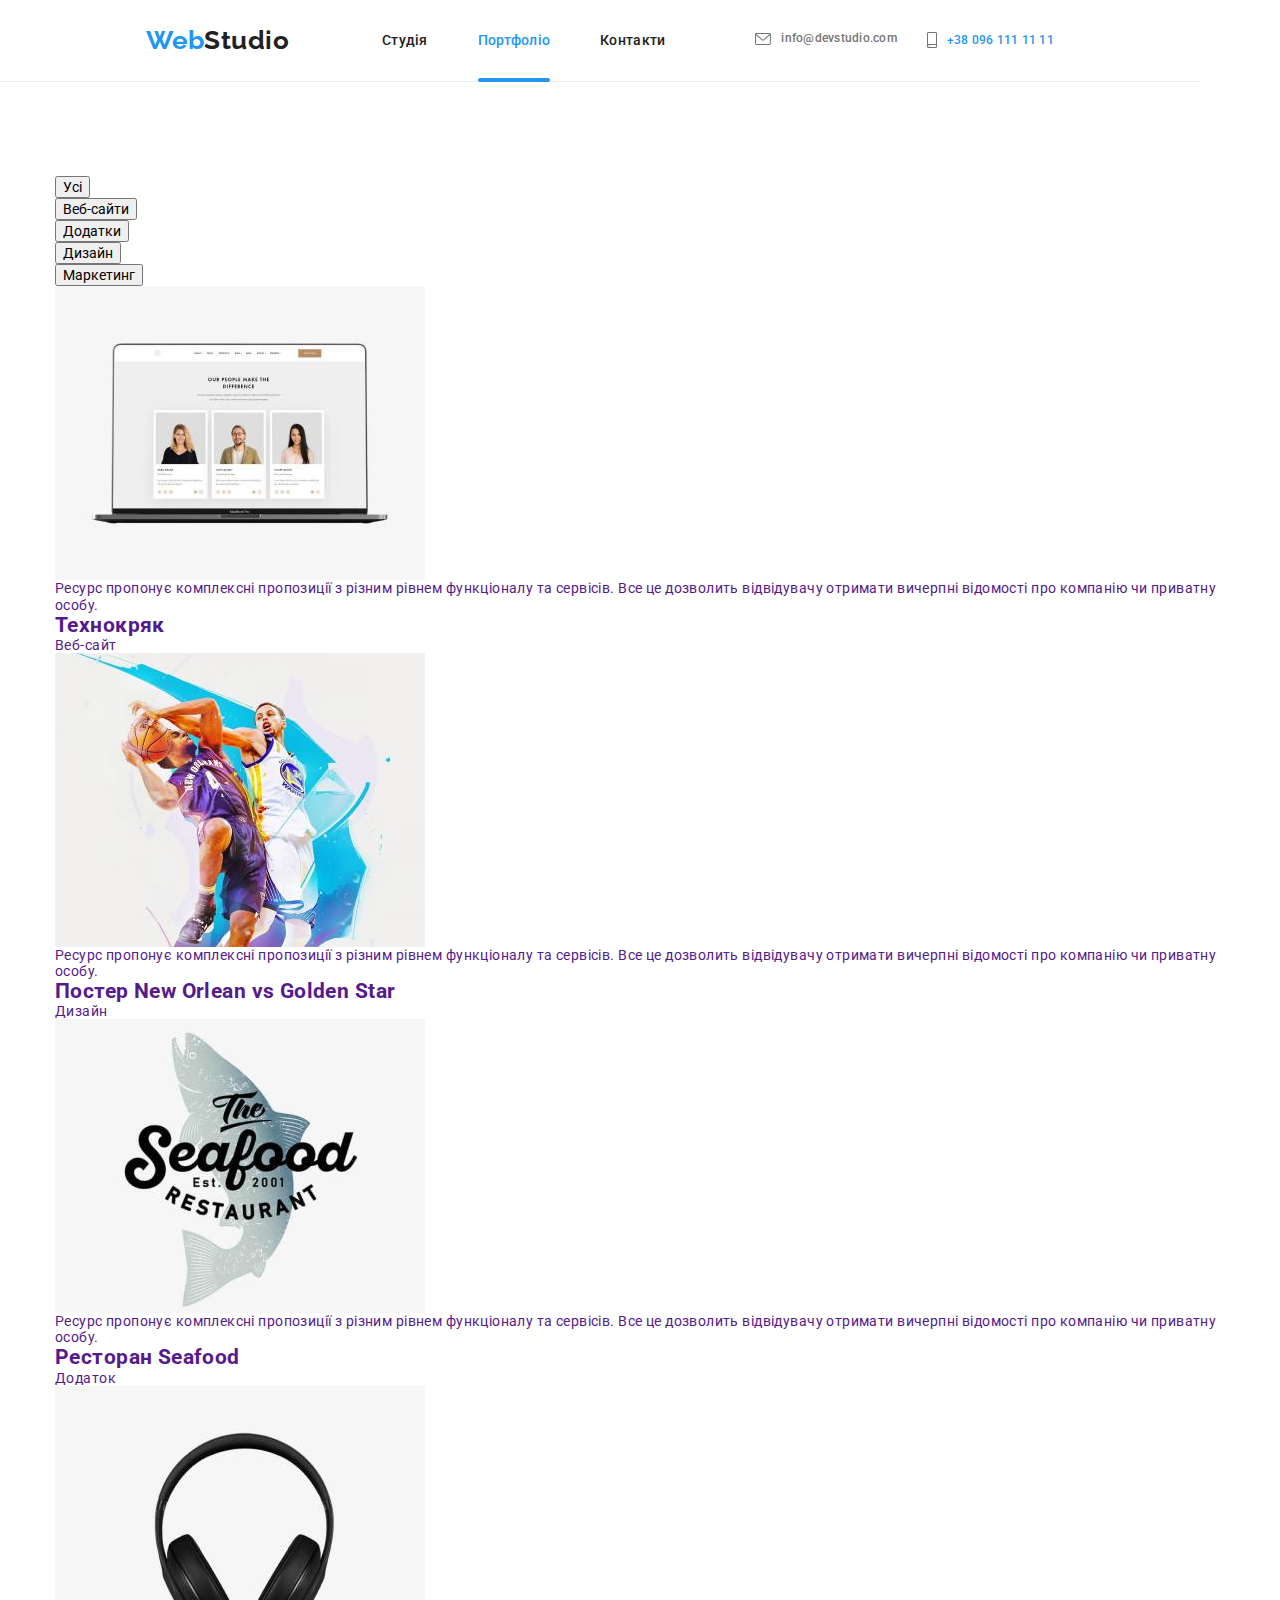
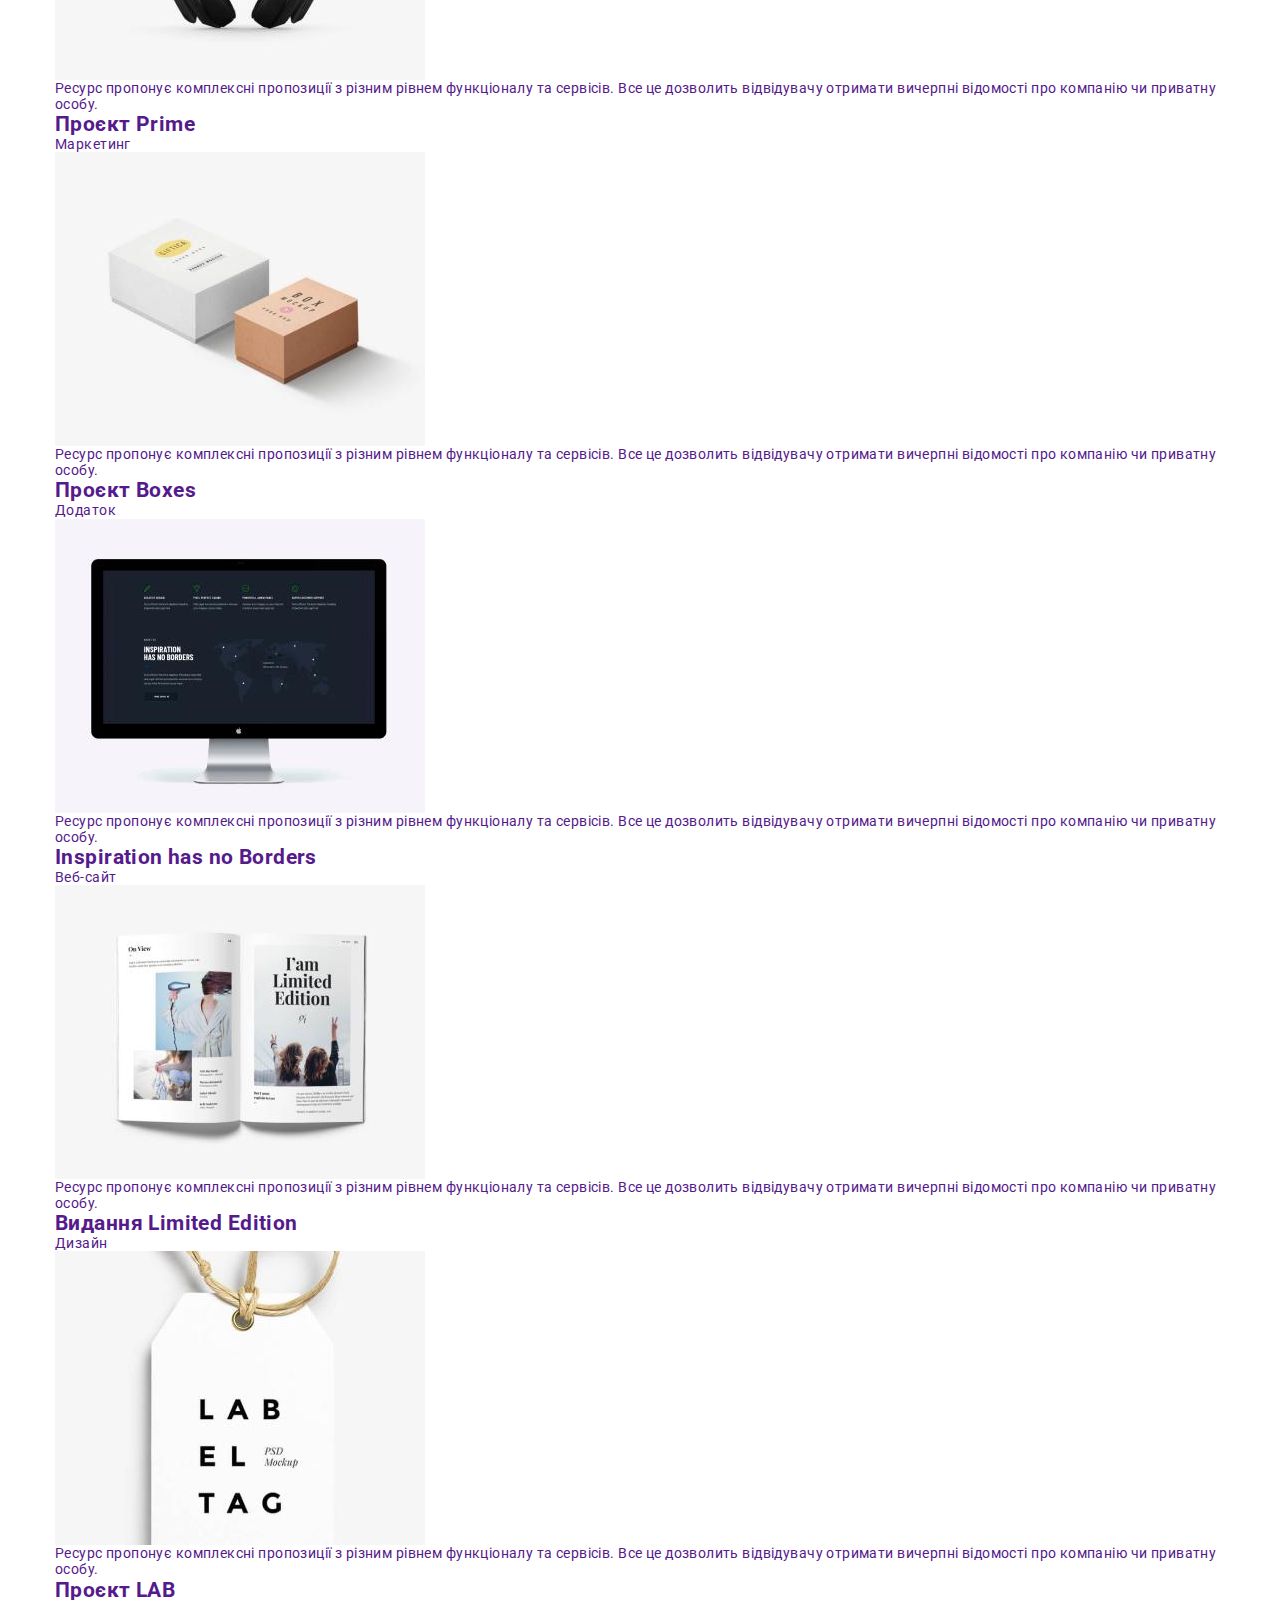
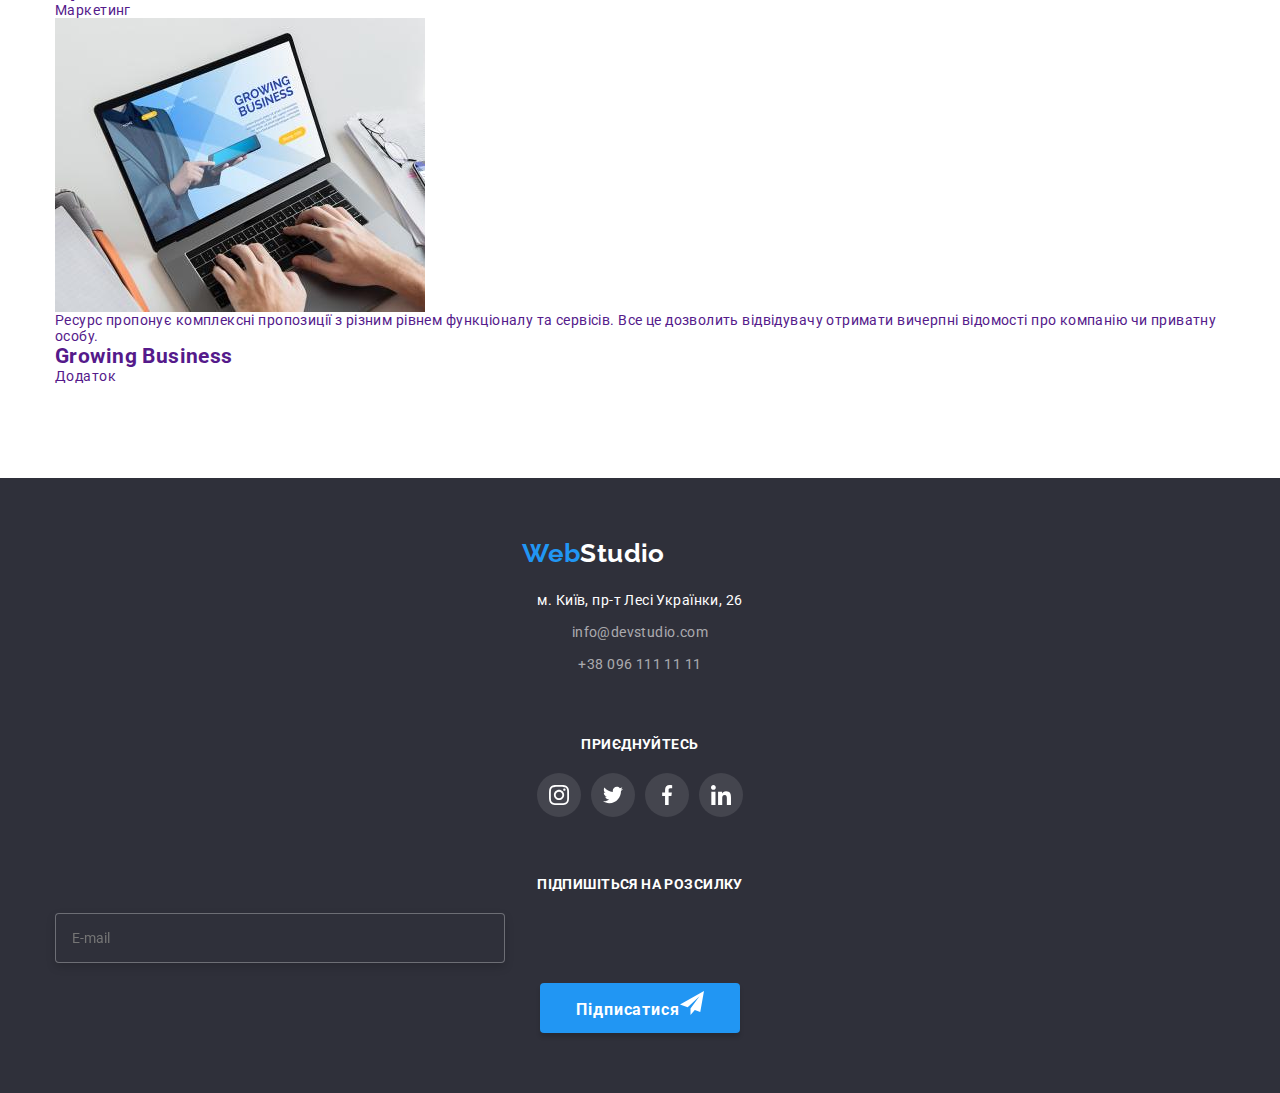
==== portfolio.html @ aadec77c "gggg" ====
<!DOCTYPE html>
<html lang="uk">
<head>
    <meta charset="UTF-8">
    <meta http-equiv="X-UA-Compatible" content="IE=edge">
    <meta name="viewport" content="width=device-width, initial-scale=1.0">
    <title>Portfolio</title>
    <link href="https://fonts.googleapis.com/css2?family=Raleway:wght@700&family=Roboto:wght@400;500;700;900&display=swap"
        rel="stylesheet">
    <link rel="stylesheet" href="https://cdnjs.cloudflare.com/ajax/libs/modern-normalize/1.1.0/modern-normalize.min.css">
    <link rel="stylesheet" href="./css/main.min.css">
</head>
<body>
    <!-- шапка -->
<header>
    <div class="page-header">
        <div class="conteiner main-nav">
            <nav class="page-header__nav">
                <a class="logo" href="">Web<span class="logo__text">Studio</span></a>
                <button type="button" class="menu-button is-open" aria-expanded="false" aria-controls="menu-conteiner"
                    data-menu-button>
                    <svg class="" widht="24" height="16" aria-label="Перемикач мобільного меню">
                        <use class="icon-close" href="./imeges/icons.svg#icon-close"></use>
                        <use class="icon-menu" href="./imeges/icons.svg#icon-menu"></use>
                    </svg>
                </button>

                <div class="menu-conteiner is-open" id="menu-conteiner" data-menu>

                    <div class="header-tablet">
                        <ul class="contacts">
                            <li class="contacts__item"><a href="./index.html" class="contacts__link">Студія</a></li>
                            <li class="contacts__item"><a href="" class="contacts__link current">Портфоліо</a>
                            </li>
                            <li class="contacts__item"><a href="" class="contacts__link">Контакти</a></li>
                        </ul>
                        <div class="contacts-icon-mobile">
                            <ul class="contacts-icon">
                                <li class="contacts-icon__item">
                                    <a href="tel:+380961111111" class="contacts-icon__tel">+38 096 111 11 11</a>
                                </li>
                                <li class="contacts-icon__item">
                                    <a href="mailto:info@devstudio.com"
                                        class="contacts-icon__mail">info@devstudio.com</a>
                                </li>
                            </ul>
                        </div>
                        <div class="contacts-icon-tablet">
                            <ul class="contacts-icon">

                                <li class="contacts-icon__item">

                                    <a href="mailto:info@devstudio.com" class="contacts-icon__mail">
                                        <svg class="contacts-icon__envelope" width="16" height="12">
                                            <use href="./imeges/icons.svg#icon-envelope"></use>
                                        </svg>
                                        info@devstudio.com</a>

                                </li>

                                <li class="contacts-icon__item">
                                    <a href="tel:+380961111111" class="contacts-icon__tel">
                                        <svg class="contacts-icon__smartphone" width="10" height="16">
                                            <use href="./imeges/icons.svg#icon-smartphone"></use>
                                        </svg>
                                        +38 096 111 11 11</a>
                                </li>
                            </ul>
                        </div>

                    </div>
                    <ul class="social-menu">
                        <li class="social-menu__item">
                            <a href="" class="social-menu__link">
                                Instagram<svg class="social-menu__icon" width="22" height="0">
                                    <use href="./imeges/icons.svg#icon-Line"></use>
                                </svg></a>
                        </li>

                        <li class="social-menu__item">
                            <a href="" class="social-menu__link">
                                Twitter<svg class="social-menu__icon" width="22" height="0">
                                    <use href="./imeges/icons.svg#icon-Line"></use>
                                </svg></a>
                        </li>
                        <li class="social-menu__item">
                            <a href="" class="social-menu__link">
                                Facebook <svg class="social-menu__icon" width="22" height="0">
                                    <use href="./imeges/icons.svg#icon-Line"></use>
                                </svg></a>
                        </li>
                        <li class="social-menu__item">
                            <a href="" class="social-menu__link">LinkedIn</a>
                        </li>
                    </ul>
                </div>
            </nav>
        </div>
    </div>
</header>


    <!-- <header class="page-header">
        <div class="header-desctop">
    
            <div class="conteiner main-nav">
                <nav class="page-header__nav">
                    <a class="logo" href="">Web<span class="logo__text">Studio</span></a>
                    <ul class="contacts">
                        <li class="contacts__item"><a href="" class="contacts__link current">Студія</a></li>
                        <li class="contacts__item"><a href="./portfolio.html" class="contacts__link">Портфоліо</a></li>
                        <li class="contacts__item"><a href="" class="contacts__link">Контакти</a></li>
                    </ul>
                </nav>
                <ul class="contacts-icon">
    
                    <li class="contacts-icon__item">
    
                        <a href="mailto:info@devstudio.com" class="contacts-icon__mail">
                            <svg class="contacts-icon__envelope" width="16" height="12">
                                <use href="./imeges/icons.svg#icon-envelope"></use>
                            </svg>
                            info@devstudio.com</a>
    
                    </li>
    
                    <li class="contacts-icon__item">
                        <a href="tel:+380961111111" class="contacts-icon__tel">
                            <svg class="contacts-icon__smartphone" width="10" height="16">
                                <use href="./imeges/icons.svg#icon-smartphone"></use>
                            </svg>
                            +38 096 111 11 11</a>
                    </li>
    
                </ul>
            </div>
    
        </div>
    
        <div class="header-mobile">
    
            <div class="conteiner main-nav">
                <nav class="page-header__nav">
                    <a class="logo" href="">Web<span class="logo__text">Studio</span></a>
    
                    <button type="button" class="menu-button is-open" aria-expanded="false" aria-controls="menu-conteiner"
                        data-menu-button>
                        <svg class="" widht="24" height="16" aria-label="Перемикач мобільного меню">
                            <use class="icon-close" href="./imeges/icons.svg#icon-close"></use>
                            <use class="icon-menu" href="./imeges/icons.svg#icon-menu"></use>
                        </svg>
                    </button>
                </nav>
                <div class="menu-conteiner is-open" id="menu-conteiner" data-menu>
    
                    <ul class="contacts">
                        <li class="contacts__item"><a href="" class="contacts__link current">Студія</a></li>
                        <li class="contacts__item"><a href="./portfolio.html" class="contacts__link">Портфоліо</a></li>
                        <li class="contacts__item"><a href="" class="contacts__link">Контакти</a></li>
                    </ul>
    
                    <ul class="contacts-icon">
    
                        <li class="contacts-icon__item">
                            <a href="tel:+380961111111" class="contacts-icon__tel">+38 096 111 11 11</a>
                        </li>
                        <li class="contacts-icon__item">
                            <a href="mailto:info@devstudio.com" class="contacts-icon__mail">info@devstudio.com</a>
                        </li>
    
                    </ul>
    
                    <ul class="social-menu">
                        <li class="social-menu__item">
                            <a href="" class="social-menu__link">Instagram
                                <svg class="social-menu__icon" width="10" height="12">
                                    <use href="./imeges/icons.svg#icon-Line"></use>
                                </svg>
                            </a>
                        </li>
    
                        <li class="social-menu__item">
                            <a href="" class="social-menu__link">Twitter
                                <svg class="social-menu__icon" width="10" height="12">
                                    <use href="./imeges/icons.svg#icon-Line"></use>
                                </svg>
                            </a>
                        </li>
                        <li class="social-menu__item">
                            <a href="" class="social-menu__link">Facebook
                                <svg class="social-menu__icon" width="10" height="12">
                                    <use href="./imeges/icons.svg#icon-Line"></use>
                                </svg>
                            </a>
                        </li>
                        <li class="social-menu__item">
                            <a href="" class="social-menu__link">LinkedIn</a>
                        </li>
                    </ul>
                </div>
    
            </div>
    
    
        </div>
    </header> -->

<!-- Портфоліо -->
<main class="portfolio-main">
    <section class="section">
        <div class="conteiner">
            <h1 hidden>Портфоліо</h1>
            <ul class="portfolio-button">
                <li class="portfolio-button__item"><button class="portfolio-button__name" type="button">Усі</button></li>
                <li class="portfolio-button__item"><button class="portfolio-button__name" type="button">Веб-сайти</button></li>
                <li class="portfolio-button__item"><button class="portfolio-button__name" type="button">Додатки</button></li>
                <li class="portfolio-button__item"><button class="portfolio-button__name" type="button">Дизайн</button></li>
                <li class="portfolio-button__item"><button class="portfolio-button__name" type="button">Маркетинг</button></li>
            </ul>
  
    

    <!-- Проекти -->

    <ul class="portfolio-project">
        <li class="portfolio-project__item">
            <a class="portfolio-project__link" href="">
                <div class="product">
             <img class="product__img" src="./imeges/project(1).jpg" alt="на экране компьютера фото троих людей" width="370">
            <div class="div-overlay">
             <div class="overlay">
                <p class="overlay__text">Ресурс пропонує комплексні пропозиції з різним рівнем функціоналу та сервісів. Все це дозволить відвідувачу отримати
            вичерпні відомості про компанію чи приватну особу.</p>
             </div>
          </div>
             </div>

             <div class="cart-product">
                <h2 class="cart-product__name">Технокряк</h2>
            <p class="cart-product__text">Веб-сайт</p>
            </div>
            </a>
        </li>
        
        <li class="portfolio-project__item">
        <a class="portfolio-project__link" href="">
            <div class="product">
          <img class="product__img" src="./imeges/project(2).jpg" alt="два парня играют в баскетбол" width="370">
            <div class="div-overlay">
                <div class="overlay">
                    <p class="overlay__text">Ресурс пропонує комплексні пропозиції з різним рівнем функціоналу та сервісів. Все це
                        дозволить відвідувачу отримати
                        вичерпні відомості про компанію чи приватну особу.</p>
                </div>
            </div>
            </div>
          <div class="cart-product">
           <h2 class="cart-product__name">Постер New Orlean vs Golden Star</h2> 
           <p class="cart-product__text">Дизайн</p>
           </div>
           </a>
        </li>
        <li class="portfolio-project__item">
         <a class="portfolio-project__link" href="">
          <div class="product">
            <img class="product__img" src="./imeges/project(3).jpg" alt="лого ресторана the seabood" width="370">
            <div class="div-overlay">
                <div class="overlay">
                    <p class="overlay__text">Ресурс пропонує комплексні пропозиції з різним рівнем функціоналу та сервісів. Все це
                        дозволить відвідувачу отримати
                        вичерпні відомості про компанію чи приватну особу.</p>
                </div>
            </div>
            </div>
            <div class="cart-product">
            <h2 class="cart-product__name">Ресторан Seafood</h2>  
            <p class="cart-product__text">Додаток</p>
            </div>
        </a>
        </li>
        <li class="portfolio-project__item">
            <a class="portfolio-project__link" href="">
            <div class="product">
            <img class="product__img" src="./imeges/project(4).jpg" alt="наушники черного цвета" width="370">
        <div class="div-overlay">
            <div class="overlay">
                <p class="overlay__text">Ресурс пропонує комплексні пропозиції з різним рівнем функціоналу та сервісів. Все це
                    дозволить відвідувачу отримати
                    вичерпні відомості про компанію чи приватну особу.</p>
            </div>
        </div>
        </div>
            <div class="cart-product">
            <h2 class="cart-product__name">Проєкт Prime</h2> 
            <p class="cart-product__text">Маркетинг</p>
            </div>
        </a>
    </li>
        <li class="portfolio-project__item">
            <a class="portfolio-project__link" href="">
            <div class="product">
            <img class="product__img" src="./imeges/project(5).jpg" alt="коробка белого цвета и коробка бежевого цвета" width="370">
            <div class="div-overlay">
                <div class="overlay">
                    <p class="overlay__text">Ресурс пропонує комплексні пропозиції з різним рівнем функціоналу та сервісів. Все це
                        дозволить відвідувачу отримати
                        вичерпні відомості про компанію чи приватну особу.</p>
                </div>
            </div>
            </div>
            <div class="cart-product">
            <h2 class="cart-product__name">Проєкт Boxes</h2>  
            <p class="cart-product__text">Додаток</p>
            </div>
       </a>
        </li>
        <li class="portfolio-project__item">
            <a class="portfolio-project__link" href="">
                <div class="product">
            <img class="product__img" src="./imeges/project(6).jpg" alt="экран ноутбука с изображением части карты страны" width="370">
            <div class="div-overlay">
                <div class="overlay">
                    <p class="overlay__text">Ресурс пропонує комплексні пропозиції з різним рівнем функціоналу та сервісів. Все це
                        дозволить відвідувачу отримати
                        вичерпні відомості про компанію чи приватну особу.</p>
                </div>
            </div>
            </div>
            <div class="cart-product">
            <h2 class="cart-product__name">Inspiration has no Borders</h2>
            <p class="cart-product__text">Веб-сайт</p>
            </div>
        </a>
        </li>
        <li class="portfolio-project__item">
        <a class="portfolio-project__link" href="">
            <div class="product">
            <img class="product__img" src="./imeges/project(7).jpg" alt="открытая книга на первой странице которой девушка с феном в руке на второй две девушки" width="370">
            <div class="div-overlay">
                <div class="overlay">
                    <p class="overlay__text">Ресурс пропонує комплексні пропозиції з різним рівнем функціоналу та сервісів. Все це
                        дозволить відвідувачу отримати
                        вичерпні відомості про компанію чи приватну особу.</p>
                </div>
            </div>
            </div>
            <div class="cart-product"> 
            <h2 class="cart-product__name">Видання Limited Edition</h2>
            <p class="cart-product__text">Дизайн</p>
            </div>
        </a>
        </li>
        <li class="portfolio-project__item">
        <a class="portfolio-project__link" href="">
            <div class="product">
             <img class="product__img" src="./imeges/project(8).jpg" alt="белая бирка с надписью labeltag" width="370">
            <div class="div-overlay">
                <div class="overlay">
                    <p class="overlay__text">Ресурс пропонує комплексні пропозиції з різним рівнем функціоналу та сервісів. Все це
                        дозволить відвідувачу отримати
                        вичерпні відомості про компанію чи приватну особу.</p>
                </div>
            </div>
            </div>
             <div class="cart-product">
            <h2 class="cart-product__name">Проєкт LAB</h2>
            <p class="cart-product__text">Маркетинг</p>
            </div>
        </a>
        </li>
        <li class="portfolio-project__item last">
            <a class="portfolio-project__link" href="">
                <div class="product">
            <img class="product__img" src="./imeges/prpject(9).jpg" alt="руки работающие на клавеатуре ноутбука" width="370" >
        <div class="div-overlay">
            <div class="overlay">
                <p class="overlay__text">Ресурс пропонує комплексні пропозиції з різним рівнем функціоналу та сервісів. Все це
                    дозволить відвідувачу отримати
                    вичерпні відомості про компанію чи приватну особу.</p>
            </div>
        </div>
        </div>
            <div class="cart-product">
            <h2 class="cart-product__name">Growing Business</h2>
            <p class="cart-product__text">Додаток</p>
            </div>
        </a>
        </li>
    </ul>
</div>
</section>
</main>

<!-- Підвал -->
<footer class="footer">
    <div class="conteiner box-footer">
        <div class="footer-box">
            <a class="logo footer-box__logo" href="">Web<span class="logo__studio">Studio</span></a>
            <address class="address">
                <ul class="list-footer">
                    <li class="list-footer__item"><a href="" class="list-footer__address">м. Київ, пр-т Лесі Українки,
                            26</a></li>
                    <li class="list-footer__item"><a href="mailto:info@devstudio.com"
                            class="list-footer__link">info@devstudio.com</a></li>
                    <li class="list-footer__item tel"><a href="tel:+380961111111" class="list-footer__link">+38 096 111
                            11 11</a></li>
                </ul>
            </address>
        </div>


        <div class="footer-boxLink">
            <p class="footer-boxLink__paragraph">приєднуйтесь</p>
            <ul class="footer-icon">
                <li class="footer-icon__item">
                    <a class="footer-icon__link" href="">
                        <svg class="footer-link" width="20" height="20">
                            <use href="./imeges/icons.svg#icon-instagram"></use>
                        </svg></a>
                </li>

                <li class="footer-icon__item">
                    <a class="footer-icon__link" href="">
                        <svg class="footer-link" width="20" height="20">
                            <use href="./imeges/icons.svg#icon-twitter"></use>
                        </svg></a>
                </li>
                <li class="footer-icon__item">
                    <a class="footer-icon__link" href="">
                        <svg class="footer-link" width="20" height="20">
                            <use href="./imeges/icons.svg#icon-facebook"></use>
                        </svg></a>
                </li>
                <li class="footer-icon__item">
                    <a class="footer-icon__link" href="">
                        <svg class="footer-link" width="20" height="20">
                            <use href="./imeges/icons.svg#icon-linkedin"></use>
                        </svg></a>
                </li>

            </ul>
        </div>

        <div class="footer-boxForm">
            <p class="footer-boxForm__paragraph">Підпишіться на розсилку</p>
            <form class="footer-form">
                <label>
                    <input class="footer-form__input" type="email" name="E-mail" placeholder="E-mail">
                </label>
                <button type="submit" class="footer-button">Підписатися<svg class="footer-button-icon" width="24"
                        height="24">
                        <use href="./imeges/icons.svg#icon-icon-send"></use>
                    </svg>
                </button>
            </form>
        </div>
    </div>
</footer>

<script src="./js/modal.js"></script>
</body>

</html>
---- css/main.min.css ----
html{-webkit-box-sizing:border-box;box-sizing:border-box}*,*::before,*::after{-webkit-box-sizing:inherit;box-sizing:inherit}body{font-family:"Roboto",sans-serif;font-size:14px;letter-spacing:.03em;color:#212121;background-color:#fff}a{text-decoration:none}ul{list-style:none;padding:0px;margin:0px}h1,h2,h3,h4,h5,h6,p{margin:0px}img{display:block;max-width:100%;height:auto}.footer-icon__link,.footer-icon,.logo-clients__link,.icon-teams__link,.icon-teams,.benefit,.modal__labelCheckbox,.social-menu__link,.menu-button,.conteiner.main-nav,.page-header__nav{display:-webkit-box;display:-ms-flexbox;display:flex;-webkit-box-pack:center;-ms-flex-pack:center;justify-content:center;-webkit-box-align:center;-ms-flex-align:center;align-items:center}.backdrop{top:0%;left:0%;width:100%;height:100%}.modal__iconClose,.modal{position:absolute;top:50%;left:50%;-webkit-transform:translate(-50%, -50%);transform:translate(-50%, -50%)}.conteiner{margin-left:auto;margin-right:auto;padding-left:15px;padding-right:15px}@media screen and (min-width: 480px){.conteiner{width:480px}}@media screen and (min-width: 768px){.conteiner{width:768px}}@media screen and (min-width: 1200px){.conteiner{width:1200px}}.logo{color:#2196f3;font-family:"Raleway",sans-serif;font-weight:700;font-size:26px;line-height:1.19;cursor:pointer}.logo__text{color:#212121}.page-header{position:relative}@media screen and (max-width: 767px){.page-header__nav{min-height:60px;min-width:480px}}@media screen and (min-width: 768px){.logo{margin-right:88px}}.menu-button .icon-close{display:none}.menu-button.is-open .icon-close{display:block}.menu-button.is-open .icon-menu{display:none}.menu-button{display:-webkit-box;display:-ms-flexbox;display:flex;-webkit-box-pack:center;-ms-flex-pack:center;justify-content:center;-webkit-box-align:center;-ms-flex-align:center;align-items:center;margin-right:23px;margin-left:270px;padding:0px;width:40px;height:40px;border:none;background-color:rgba(0,0,0,0);cursor:pointer}.menu-button:hover,.menu-button:focus{fill:#2196f3}@media screen and (min-width: 768px){.menu-button{display:none}}@media screen and (max-width: 767px){.menu-conteiner{cursor:pointer;width:480px;height:796px;background-color:#fff;text-align:center;padding:48px 40px;display:none;position:absolute;top:100%;left:0px;width:100%}.menu-conteiner.is-open{display:block}}.icon-close:hover,.icon-close:focus{fill:#2196f3}.contacts,.contacts-icon{display:block;text-align:start}@media screen and (min-width: 768px){.contacts,.contacts-icon{color:#2196f3}}@media screen and (max-width: 767px){.contacts__item{margin-bottom:32px}.contacts__item:last-child{margin-bottom:302px}}@media screen and (min-width: 768px){.contacts__item{margin-right:50px}.contacts__item:last-child{margin-right:0px}}.contacts__link.current{position:relative;display:block;color:#2196f3}@media screen and (min-width: 768px){.contacts__link.current{display:inline;font-size:14px;line-height:1.14}}.contacts__link{font-weight:500;font-size:40px;line-height:1.17;letter-spacing:.02em;cursor:pointer;color:#212121;-webkit-transition:color 250ms cubic-bezier(0.4, 0, 0.2, 1);transition:color 250ms cubic-bezier(0.4, 0, 0.2, 1)}.contacts__link:hover,.contacts__link:focus{color:#2196f3}@media screen and (min-width: 768px){.contacts__link{font-size:14px;line-height:1.14}}@media screen and (min-width: 768px){.page-header{border-bottom:1px solid #ececec}}@media screen and (min-width: 1200px){.page-header{width:1200px}}@media screen and (min-width: 768px){.logo-tablet{display:-webkit-box;display:-ms-flexbox;display:flex}}@media screen and (min-width: 1200px){.logo{display:block;margin-right:93px}}@media screen and (min-width: 768px){.header-tablet{display:-webkit-box;display:-ms-flexbox;display:flex}}@media screen and (min-width: 1200px){.contacts-icon-tablet{display:-webkit-box;display:-ms-flexbox;display:flex;margin-left:auto}}@media screen and (min-width: 1200px){.contacts-icon{display:-webkit-box;display:-ms-flexbox;display:flex;margin-bottom:0px}}@media screen and (min-width: 768px){.contacts{display:-webkit-box;display:-ms-flexbox;display:flex;-webkit-box-pack:center;-ms-flex-pack:center;justify-content:center;-webkit-box-align:center;-ms-flex-align:center;align-items:center;padding-top:32px;padding-bottom:32px}}@media screen and (min-width: 768px){.contacts-icon__mail,.contacts-icon__tel{margin-left:auto}}@media screen and (min-width: 1200px){.contacts-icon__mail .contacts-icon__mail,.contacts-icon__tel .contacts-icon__mail{margin:0px}}@media screen and (min-width: 768px){.contacts-icon-mobile{display:none}}@media screen and (max-width: 767px){.contacts-icon-tablet{display:none}}@media screen and (min-width: 768px){.contacts-icon-tablet{display:-webkit-box;display:-ms-flexbox;display:flex;-webkit-box-align:center;-ms-flex-align:center;align-items:center;margin-left:90px}}@media screen and (max-width: 767px){.contacts-icon__item{margin-bottom:32px}.contacts-icon__item:last-child{margin-bottom:64px}}@media screen and (min-width: 768px){.contacts-icon__item{margin-bottom:10px}.contacts-icon__item:last-child{margin-bottom:0px}}@media screen and (min-width: 1200px){.contacts-icon__item{margin-bottom:0px}}.contacts-icon__mail,.contacts-icon__tel{font-weight:500;letter-spacing:.02em}@media screen and (max-width: 767px){.contacts-icon__mail,.contacts-icon__tel{display:block;justify-self:start}}@media screen and (min-width: 768px){.contacts-icon__mail,.contacts-icon__tel{display:-webkit-box;display:-ms-flexbox;display:flex;-webkit-box-pack:center;-ms-flex-pack:center;justify-content:center;-webkit-box-align:center;-ms-flex-align:center;align-items:center;line-height:1.16;color:#757575;-webkit-transition:color 250ms cubic-bezier(0.4, 0, 0.2, 1);transition:color 250ms cubic-bezier(0.4, 0, 0.2, 1)}.contacts-icon__mail:hover,.contacts-icon__mail:focus,.contacts-icon__tel:hover,.contacts-icon__tel:focus{color:#2196f3}}@media screen and (min-width: 480px){.contacts-icon__tel{color:#2196f3;font-size:34px;line-height:1.17}}@media screen and (min-width: 768px){.contacts-icon__tel{display:-webkit-inline-box;display:-ms-inline-flexbox;display:inline-flex;justify-self:start;font-size:12px}.contacts-icon__tel:hover,.contacts-icon__tel:focus{color:#2196f3}}@media screen and (min-width: 1200px){.contacts-icon__tel{padding-top:32px;padding-bottom:32px;margin-left:30px}}@media screen and (min-width: 480px){.contacts-icon__mail{font-size:24px;line-height:1.16;color:#757575}}@media screen and (min-width: 768px){.contacts-icon__mail{font-size:12px;margin-bottom:10px}.contacts-icon__mail:hover,.contacts-icon__mail:focus{color:#2196f3}}@media screen and (min-width: 1200px){.contacts-icon__mail{margin-bottom:0px;margin-left:auto;padding-top:32px;padding-bottom:32px}}.contacts-icon__envelope,.contacts-icon__smartphone{fill:#757575;display:inline-block;-webkit-transition:fill 250ms cubic-bezier(0.4, 0, 0.2, 1);transition:fill 250ms cubic-bezier(0.4, 0, 0.2, 1)}.contacts-icon__envelope:hover,.contacts-icon__envelope:focus,.contacts-icon__smartphone:hover,.contacts-icon__smartphone:focus{fill:#2196f3}@media screen and (min-width: 768px){.contacts-icon__envelope,.contacts-icon__smartphone{margin-right:10px}}@media screen and (min-width: 1200px){.contacts-icon__envelope,.contacts-icon__smartphone{margin-right:10px}}.social-menu{display:-webkit-box;display:-ms-flexbox;display:flex;text-align:start}@media screen and (min-width: 768px){.social-menu{display:none}}.social-menu__item{margin-right:0px}.social-menu__link{font-weight:500;font-size:18px;line-height:1.22;letter-spacing:.02em;color:#2196f3}.social-menu__icon{border:1px solid rgba(33,33,33,.2);-webkit-transform:rotate(90deg);transform:rotate(90deg)}@media screen and (min-width: 768px){.contacts__link.current::after{content:"";display:block;width:100%;height:4px;background-color:#2196f3;border-radius:2px;left:0px;top:46px;position:absolute}}@media screen and (min-width: 480px){.section{padding-top:60px;padding-bottom:60px}}@media screen and (min-width: 1200px){.section{padding-top:94px;padding-bottom:94px}}@media screen and (min-width: 480px){.section-main{background-color:#2f303a;padding-bottom:118px;padding-top:118px;text-align:center;max-width:1600px;height:400px;background-image:url(../imeges/img2x.jpg);margin-right:auto;margin-left:auto;background-position:center;background-repeat:no-repeat;background-image:-webkit-gradient(linear, left top, right top, from(rgba(47, 48, 58, 0.4)), to(rgba(47, 48, 58, 0.4))),url(../imeges/img2x.jpg);background-image:linear-gradient(to right, rgba(47, 48, 58, 0.4), rgba(47, 48, 58, 0.4)),url(../imeges/img2x.jpg);background-size:cover}}@media screen and (min-width: 1200px){.section-main{height:600px;padding:200px 452px;background-image:url(../imeges/img.jpg);background-image:-webkit-gradient(linear, left top, right top, from(rgba(47, 48, 58, 0.4)), to(rgba(47, 48, 58, 0.4))),url(../imeges/img.jpg);background-image:linear-gradient(to right, rgba(47, 48, 58, 0.4), rgba(47, 48, 58, 0.4)),url(../imeges/img.jpg)}}@media screen and (min-width: 480px){.section-main__titel{color:#fff;font-weight:900;font-size:26px;line-height:1.16;text-align:center;letter-spacing:.06em;text-transform:uppercase;margin-bottom:30px}}@media screen and (min-width: 1200px){.section-main__titel{font-size:44px}}.section-main__button{color:#fff;background-color:#2196f3;font-weight:700;font-size:16px;line-height:1.88;display:-webkit-box;display:-ms-flexbox;display:flex;-webkit-box-pack:center;-ms-flex-pack:center;justify-content:center;-webkit-box-align:center;-ms-flex-align:center;align-items:center;cursor:pointer;border-radius:4px;border:none;margin:0px auto;padding:10px 32px 10px 32px;letter-spacing:.06em;-webkit-transition:background-color 250ms cubic-bezier(0.4, 0, 0.2, 1);transition:background-color 250ms cubic-bezier(0.4, 0, 0.2, 1)}.section-main__button:hover,.section-main__button:focus{background-color:#188ce8}.backdrop{z-index:1;position:fixed;background-color:rgba(0,0,0,.2);opacity:1;visibility:visible;-webkit-transition:opacity 250ms cubic-bezier(0.4, 0, 0.2, 1),visibility 250ms cubic-bezier(0.4, 0, 0.2, 1);transition:opacity 250ms cubic-bezier(0.4, 0, 0.2, 1),visibility 250ms cubic-bezier(0.4, 0, 0.2, 1)}.backdrop.is-hidden{visibility:hidden;opacity:0;pointer-events:none}.modal{min-width:450px;min-height:609px;border-radius:4px;background-color:#fff;-webkit-box-shadow:0px 1px 3px rgba(0,0,0,.12),0px 1px 1px rgba(0,0,0,.14),0px 2px 1px rgba(0,0,0,.2);box-shadow:0px 1px 3px rgba(0,0,0,.12),0px 1px 1px rgba(0,0,0,.14),0px 2px 1px rgba(0,0,0,.2);padding:40px}@media screen and (min-width: 1200px){.modal{min-width:528px;min-height:581px}}.modal__button{position:absolute;width:30px;height:1.88;border-radius:50%;top:0px;right:0px;background-color:#fff;border:1px solid rgba(0,0,0,.1);margin:8px 8px auto auto;cursor:pointer;-webkit-transition:fill 250ms cubic-bezier(0.4, 0, 0.2, 1);transition:fill 250ms cubic-bezier(0.4, 0, 0.2, 1)}.modal__button:hover,.modal__button:focus{fill:#2196f3}.modal__iconClose{border-radius:50%}.modal__paragraph{width:448px;height:23px;font-weight:700;font-size:20px;line-height:1.15;text-align:center;letter-spacing:.03em;color:#212121;margin-bottom:16px}.modal__label{display:-webkit-box;display:-ms-flexbox;display:flex;-webkit-box-orient:vertical;-webkit-box-direction:normal;-ms-flex-direction:column;flex-direction:column;text-align:left;position:relative;margin:0px;font-weight:400;font-size:12px;line-height:1.16;letter-spacing:.01em;color:#757575}.modal__input{padding:auto;padding-left:42px;margin-top:4px;margin-bottom:14px;-webkit-box-sizing:border-box;box-sizing:border-box;width:448px;height:40px;border:1px solid rgba(33,33,33,.2);border-radius:4px;cursor:pointer;-webkit-transition:border-color 250ms cubic-bezier(0.4, 0, 0.2, 1);transition:border-color 250ms cubic-bezier(0.4, 0, 0.2, 1);-webkit-transition:fill 250ms cubic-bezier(0.4, 0, 0.2, 1);transition:fill 250ms cubic-bezier(0.4, 0, 0.2, 1)}.modal__input:focus{border-color:#2196f3;outline:none !important}.modal__input:focus+.modal__icon{fill:#2196f3}.modal__icon{position:absolute;padding:11px auto 11px 12px;top:50%;left:15px;-webkit-transform:translateY(-50%);transform:translateY(-50%);cursor:pointer}.modal__comment{resize:none;width:448px;height:120px;border:1px solid rgba(33,33,33,.2);border-radius:4px;padding:12px 16px;margin-bottom:20px;margin-top:4px;font-weight:400;font-size:12px;line-height:1.16;letter-spacing:.01em;color:rgba(117,117,117,.5);cursor:pointer;-webkit-transition:border-color 250ms cubic-bezier(0.4, 0, 0.2, 1);transition:border-color 250ms cubic-bezier(0.4, 0, 0.2, 1)}.modal__comment:focus{border-color:#188ce8;outline:none !important}.modal__labelCheckbox{margin-bottom:30px;font-weight:400;font-size:14px;line-height:1.71;letter-spacing:.03em;color:#757575;cursor:pointer}.modal__inputCheckbox{appearance:none;-moz-appearance:none;-webkit-appearance:none;position:absolute}.modal__inputCheckbox:checked+.modal__iconCheckbox{background-origin:border-box;background-image:url(../imeges/icon\ check\ \(2\).svg);background-size:contain;background-color:#2196f3;border-color:#2196f3}.modal__iconCheckbox{display:inline-block;border-radius:2px;margin-right:7px}.modal__link{color:#2196f3;text-decoration:underline;margin-left:4px}.modal__submit{width:200px;height:50px;background-color:#2196f3;-webkit-box-shadow:0px 4px 4px rgba(0,0,0,.15);box-shadow:0px 4px 4px rgba(0,0,0,.15);border-radius:4px;border:#2196f3;font-weight:700;font-size:16px;line-height:1.88;letter-spacing:.06em;color:#fff;cursor:pointer;-webkit-transition:background-color 250ms cubic-bezier(0.4, 0, 0.2, 1);transition:background-color 250ms cubic-bezier(0.4, 0, 0.2, 1)}.modal__submit:hover,.modal__submit:focus{background-color:#188ce8}.benefit{width:450px;height:120px;background-color:#f5f4fa;border-radius:4px;margin-bottom:30px}.features__title{font-size:14px;font-weight:700;line-height:1.14;text-transform:uppercase;margin-top:0px;margin-bottom:10px;text-align:center;margin-bottom:10px}.features__post{color:#757575;font-weight:400;line-height:1.71;letter-spacing:.03em;margin-bottom:30px}.features__post:last-child{margin-bottom:0px}.comand{background-color:#f5f4fa;-webkit-box-align:center;-ms-flex-align:center;align-items:center}.conteiner__title{font-weight:700;font-size:28px;line-height:1.17;text-align:center;letter-spacing:.03em;color:#212121;margin-bottom:30px}.our-team__item{width:450px;height:622px;margin-bottom:30px;background-color:#fff;border-radius:0px 0px 4px 4px}.our-team__foto{margin-bottom:30px}.our-team__name{font-weight:500;font-size:16px;line-height:1.18;text-align:center;margin-bottom:10px}.our-team__specialty{color:#757575;font-size:16px;line-height:1.18;text-align:center;margin-bottom:16px}.our-team__item{-webkit-box-shadow:0px 1px 3px rgba(0,0,0,.12),0px 1px 1px rgba(0,0,0,.14),0px 2px 1px rgba(0,0,0,.2);box-shadow:0px 1px 3px rgba(0,0,0,.12),0px 1px 1px rgba(0,0,0,.14),0px 2px 1px rgba(0,0,0,.2)}.icon-teams{margin-bottom:24px}.icon-teams__item{width:44px;height:44px;margin-right:10px}.icon-teams__link{fill:#afb1b8;width:100%;height:100%;border-radius:50%;-webkit-transition:fill 250ms cubic-bezier(0.4, 0, 0.2, 1),background-color 250ms cubic-bezier(0.4, 0, 0.2, 1);transition:fill 250ms cubic-bezier(0.4, 0, 0.2, 1),background-color 250ms cubic-bezier(0.4, 0, 0.2, 1)}.icon-teams__link:nth-child(4){margin-right:0px}.icon-teams__link:hover,.icon-teams__link:focus{fill:#fff;background-color:#2196f3}.icon-teams__icon{margin-right:0px}.logo-clients{display:-webkit-box;display:-ms-flexbox;display:flex;-ms-flex-pack:distribute;justify-content:space-around;-ms-flex-wrap:wrap;flex-wrap:wrap;cursor:pointer}.logo-clients__item{width:210px;height:92px;margin-right:30px;margin-bottom:30px}.logo-clients__item:nth-child(2n){margin-right:0px}.logo-clients__item:nth-child(n+5){margin-bottom:0px}.logo-clients__link{width:100%;height:100%;fill:#afb1b8;border:1px solid #afb1b8;border-radius:4px;-webkit-transition:fill 250ms cubic-bezier(0.4, 0, 0.2, 1);transition:fill 250ms cubic-bezier(0.4, 0, 0.2, 1)}.logo-clients__link:hover,.logo-clients__link:focus{fill:#2196f3;border:1px solid #2196f3}.logo-clients__icon{fill:#afb1b8;-webkit-transition:fill 250ms cubic-bezier(0.4, 0, 0.2, 1);transition:fill 250ms cubic-bezier(0.4, 0, 0.2, 1)}.logo-clients__icon:hover,.logo-clients__icon:focus{fill:#2196f3}.footer{color:#fff;background-color:#2f303a;margin:0px;padding-top:60px;padding-bottom:60px}.logo.footer-box__logo{margin-bottom:20px;color:#2196f3;display:block;text-align:center}.logo__studio{margin-bottom:20px;color:#fff}.list-footer{display:block;margin-top:0px;margin-bottom:0px;padding:0px;font-weight:400;line-height:1.71;font-style:normal}.list-footer__item{display:block;text-align:center;margin-bottom:8px}.list-footer__item:nth-child(3n){margin-bottom:60px}.list-footer__address{color:#fff}.list-footer__link{color:rgba(255,255,255,.6)}.footer-boxLink__paragraph,.footer-boxForm__paragraph{display:block;text-align:center;font-size:14px;line-height:1.14;letter-spacing:.03em;text-transform:uppercase;font-weight:700;margin-bottom:20px}.footer-icon{margin-bottom:60px}.footer-boxLink{margin-left:auto}.footer-icon__item{width:44px;height:44px;margin-right:10px}.footer-icon__item:nth-child(4){margin-right:0px}.footer-icon__link{width:100%;height:100%;border-radius:50%;fill:#fff;background-color:rgba(255,255,255,.1);-webkit-transition:background-color 250ms cubic-bezier(0.4, 0, 0.2, 1);transition:background-color 250ms cubic-bezier(0.4, 0, 0.2, 1)}.footer-icon__link:hover,.footer-icon__link:focus{background-color:#2196f3;border-radius:50%}.footer-boxForm{margin-left:auto}.footer-form{display:block;-webkit-box-pack:center;-ms-flex-pack:center;justify-content:center}.footer-form__input{-webkit-box-sizing:border-box;box-sizing:border-box;width:450px;height:50px;border:1px solid rgba(255,255,255,.3);-webkit-filter:drop-shadow(0px 4px 4px rgba(0, 0, 0, 0.15));filter:drop-shadow(0px 4px 4px rgba(0, 0, 0, 0.15));border-radius:4px;padding:15px 295px 15px 16px;background-color:#2f303a;color:#fff;margin-bottom:20px}.footer-button{display:block;margin:auto;width:200px;height:50px;background:#2196f3;color:#fff;-webkit-box-shadow:0px 4px 4px rgba(0,0,0,.15);box-shadow:0px 4px 4px rgba(0,0,0,.15);border-radius:4px;border:#2196f3;font-weight:700;font-size:16px;line-height:1.87;letter-spacing:.06em;cursor:pointer;-webkit-transition:background-color 250ms cubic-bezier(0.4, 0, 0.2, 1);transition:background-color 250ms cubic-bezier(0.4, 0, 0.2, 1)}.footer-button:hover,.footer-button:focus{background-color:#188ce8}.footer-button__icon{margin-left:10px}/*# sourceMappingURL=main.min.css.map */
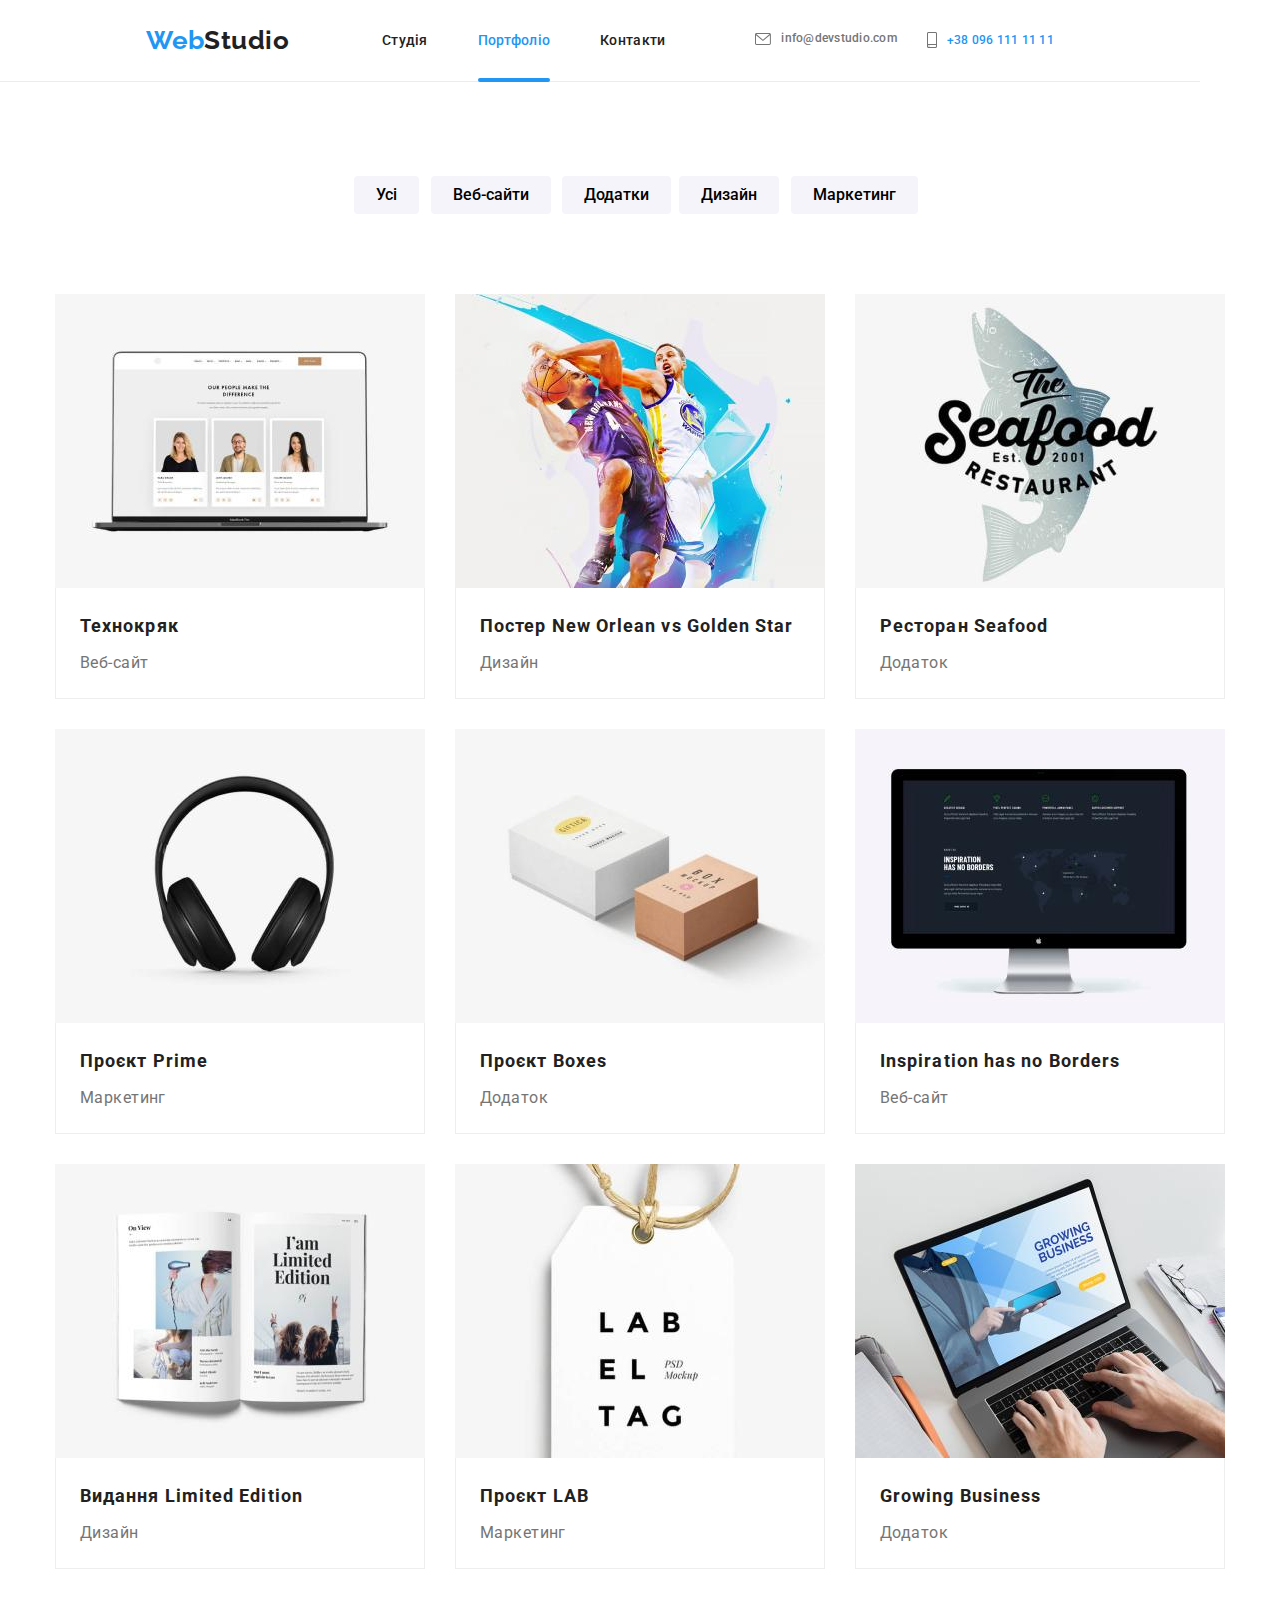
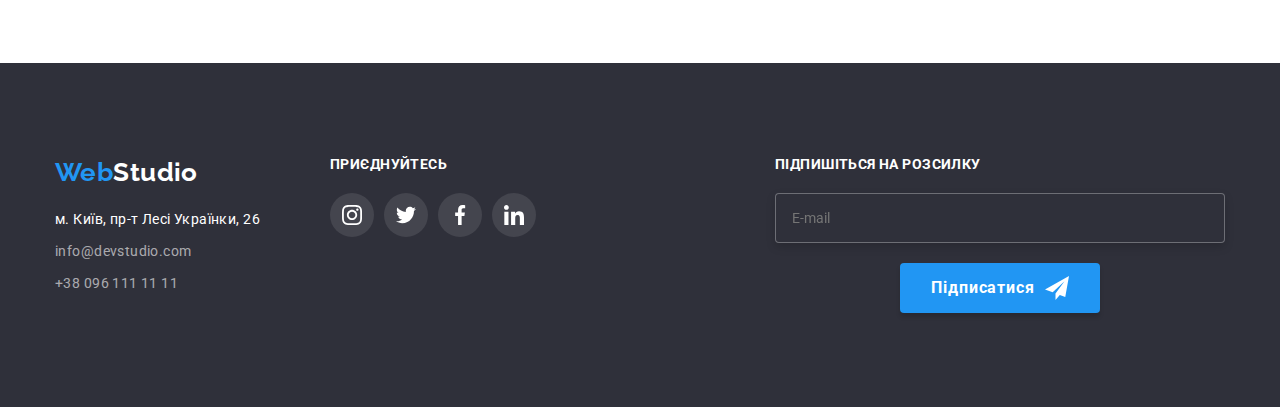
==== commit c0510514: "home-w" ====
--- a/portfolio.html
+++ b/portfolio.html
@@ -19,7 +19,7 @@
                 <a class="logo" href="">Web<span class="logo__text">Studio</span></a>
                 <button type="button" class="menu-button is-open" aria-expanded="false" aria-controls="menu-conteiner"
                     data-menu-button>
-                    <svg class="" widht="24" height="16" aria-label="Перемикач мобільного меню">
+                    <svg class="" width="24" height="16" aria-label="Перемикач мобільного меню">
                         <use class="icon-close" href="./imeges/icons.svg#icon-close"></use>
                         <use class="icon-menu" href="./imeges/icons.svg#icon-menu"></use>
                     </svg>
@@ -99,134 +99,33 @@
     </div>
 </header>
 
-
-    <!-- <header class="page-header">
-        <div class="header-desctop">
-    
-            <div class="conteiner main-nav">
-                <nav class="page-header__nav">
-                    <a class="logo" href="">Web<span class="logo__text">Studio</span></a>
-                    <ul class="contacts">
-                        <li class="contacts__item"><a href="" class="contacts__link current">Студія</a></li>
-                        <li class="contacts__item"><a href="./portfolio.html" class="contacts__link">Портфоліо</a></li>
-                        <li class="contacts__item"><a href="" class="contacts__link">Контакти</a></li>
-                    </ul>
-                </nav>
-                <ul class="contacts-icon">
-    
-                    <li class="contacts-icon__item">
-    
-                        <a href="mailto:info@devstudio.com" class="contacts-icon__mail">
-                            <svg class="contacts-icon__envelope" width="16" height="12">
-                                <use href="./imeges/icons.svg#icon-envelope"></use>
-                            </svg>
-                            info@devstudio.com</a>
-    
-                    </li>
-    
-                    <li class="contacts-icon__item">
-                        <a href="tel:+380961111111" class="contacts-icon__tel">
-                            <svg class="contacts-icon__smartphone" width="10" height="16">
-                                <use href="./imeges/icons.svg#icon-smartphone"></use>
-                            </svg>
-                            +38 096 111 11 11</a>
-                    </li>
-    
-                </ul>
-            </div>
-    
-        </div>
-    
-        <div class="header-mobile">
-    
-            <div class="conteiner main-nav">
-                <nav class="page-header__nav">
-                    <a class="logo" href="">Web<span class="logo__text">Studio</span></a>
-    
-                    <button type="button" class="menu-button is-open" aria-expanded="false" aria-controls="menu-conteiner"
-                        data-menu-button>
-                        <svg class="" widht="24" height="16" aria-label="Перемикач мобільного меню">
-                            <use class="icon-close" href="./imeges/icons.svg#icon-close"></use>
-                            <use class="icon-menu" href="./imeges/icons.svg#icon-menu"></use>
-                        </svg>
-                    </button>
-                </nav>
-                <div class="menu-conteiner is-open" id="menu-conteiner" data-menu>
-    
-                    <ul class="contacts">
-                        <li class="contacts__item"><a href="" class="contacts__link current">Студія</a></li>
-                        <li class="contacts__item"><a href="./portfolio.html" class="contacts__link">Портфоліо</a></li>
-                        <li class="contacts__item"><a href="" class="contacts__link">Контакти</a></li>
-                    </ul>
-    
-                    <ul class="contacts-icon">
-    
-                        <li class="contacts-icon__item">
-                            <a href="tel:+380961111111" class="contacts-icon__tel">+38 096 111 11 11</a>
-                        </li>
-                        <li class="contacts-icon__item">
-                            <a href="mailto:info@devstudio.com" class="contacts-icon__mail">info@devstudio.com</a>
-                        </li>
-    
-                    </ul>
-    
-                    <ul class="social-menu">
-                        <li class="social-menu__item">
-                            <a href="" class="social-menu__link">Instagram
-                                <svg class="social-menu__icon" width="10" height="12">
-                                    <use href="./imeges/icons.svg#icon-Line"></use>
-                                </svg>
-                            </a>
-                        </li>
-    
-                        <li class="social-menu__item">
-                            <a href="" class="social-menu__link">Twitter
-                                <svg class="social-menu__icon" width="10" height="12">
-                                    <use href="./imeges/icons.svg#icon-Line"></use>
-                                </svg>
-                            </a>
-                        </li>
-                        <li class="social-menu__item">
-                            <a href="" class="social-menu__link">Facebook
-                                <svg class="social-menu__icon" width="10" height="12">
-                                    <use href="./imeges/icons.svg#icon-Line"></use>
-                                </svg>
-                            </a>
-                        </li>
-                        <li class="social-menu__item">
-                            <a href="" class="social-menu__link">LinkedIn</a>
-                        </li>
-                    </ul>
-                </div>
-    
-            </div>
-    
-    
-        </div>
-    </header> -->
-
 <!-- Портфоліо -->
 <main class="portfolio-main">
     <section class="section">
         <div class="conteiner">
             <h1 hidden>Портфоліо</h1>
+            <div class="portfolio-decktop">
             <ul class="portfolio-button">
+            
                 <li class="portfolio-button__item"><button class="portfolio-button__name" type="button">Усі</button></li>
                 <li class="portfolio-button__item"><button class="portfolio-button__name" type="button">Веб-сайти</button></li>
                 <li class="portfolio-button__item"><button class="portfolio-button__name" type="button">Додатки</button></li>
+            </ul> 
+            <ul class="portfolio-button portfolio-mobile">
                 <li class="portfolio-button__item"><button class="portfolio-button__name" type="button">Дизайн</button></li>
                 <li class="portfolio-button__item"><button class="portfolio-button__name" type="button">Маркетинг</button></li>
-            </ul>
-  
-    
-
+           </ul>
+            </div>
+            
     <!-- Проекти -->
 
     <ul class="portfolio-project">
         <li class="portfolio-project__item">
             <a class="portfolio-project__link" href="">
                 <div class="product">
-             <img class="product__img" src="./imeges/project(1).jpg" alt="на экране компьютера фото троих людей" width="370">
+             <img srcset="./imeges/project(1).jpg 1x,
+             ./imeges/project1-2x.jpg 2x"
+             class="product__img" src="./imeges/project(1).jpg" alt="на экране компьютера фото троих людей" width="370">
             <div class="div-overlay">
              <div class="overlay">
                 <p class="overlay__text">Ресурс пропонує комплексні пропозиції з різним рівнем функціоналу та сервісів. Все це дозволить відвідувачу отримати
@@ -245,7 +144,9 @@
         <li class="portfolio-project__item">
         <a class="portfolio-project__link" href="">
             <div class="product">
-          <img class="product__img" src="./imeges/project(2).jpg" alt="два парня играют в баскетбол" width="370">
+          <img srcset="./imeges/project(2).jpg 1x,
+          ./imeges/project2-2x.jpg 2x"
+           class="product__img" src="./imeges/project(2).jpg" alt="два парня играют в баскетбол" width="370">
             <div class="div-overlay">
                 <div class="overlay">
                     <p class="overlay__text">Ресурс пропонує комплексні пропозиції з різним рівнем функціоналу та сервісів. Все це
@@ -263,7 +164,9 @@
         <li class="portfolio-project__item">
          <a class="portfolio-project__link" href="">
           <div class="product">
-            <img class="product__img" src="./imeges/project(3).jpg" alt="лого ресторана the seabood" width="370">
+            <img srcset="./imeges/project(3).jpg 1x,
+            ./imeges/project3-2x.jpg 2x" 
+            class="product__img" src="./imeges/project(3).jpg" alt="лого ресторана the seabood" width="370">
             <div class="div-overlay">
                 <div class="overlay">
                     <p class="overlay__text">Ресурс пропонує комплексні пропозиції з різним рівнем функціоналу та сервісів. Все це
@@ -281,7 +184,9 @@
         <li class="portfolio-project__item">
             <a class="portfolio-project__link" href="">
             <div class="product">
-            <img class="product__img" src="./imeges/project(4).jpg" alt="наушники черного цвета" width="370">
+            <img srcset="./imeges/project(4).jpg 1x,
+            ./imeges/project4-2x.jpg 2x"
+             class="product__img" src="./imeges/project(4).jpg" alt="наушники черного цвета" width="370">
         <div class="div-overlay">
             <div class="overlay">
                 <p class="overlay__text">Ресурс пропонує комплексні пропозиції з різним рівнем функціоналу та сервісів. Все це
@@ -299,7 +204,9 @@
         <li class="portfolio-project__item">
             <a class="portfolio-project__link" href="">
             <div class="product">
-            <img class="product__img" src="./imeges/project(5).jpg" alt="коробка белого цвета и коробка бежевого цвета" width="370">
+            <img srcset="./imeges/project(5).jpg 1x,
+            ./imeges/project5-2x.jpg 2x"
+             class="product__img" src="./imeges/project(5).jpg" alt="коробка белого цвета и коробка бежевого цвета" width="370">
             <div class="div-overlay">
                 <div class="overlay">
                     <p class="overlay__text">Ресурс пропонує комплексні пропозиції з різним рівнем функціоналу та сервісів. Все це
@@ -317,7 +224,9 @@
         <li class="portfolio-project__item">
             <a class="portfolio-project__link" href="">
                 <div class="product">
-            <img class="product__img" src="./imeges/project(6).jpg" alt="экран ноутбука с изображением части карты страны" width="370">
+            <img srcset="./imeges/project(6).jpg 1x,
+            ./imeges/project6-2x.jpg 2x"
+             class="product__img" src="./imeges/project(6).jpg" alt="экран ноутбука с изображением части карты страны" width="370">
             <div class="div-overlay">
                 <div class="overlay">
                     <p class="overlay__text">Ресурс пропонує комплексні пропозиції з різним рівнем функціоналу та сервісів. Все це
@@ -335,7 +244,9 @@
         <li class="portfolio-project__item">
         <a class="portfolio-project__link" href="">
             <div class="product">
-            <img class="product__img" src="./imeges/project(7).jpg" alt="открытая книга на первой странице которой девушка с феном в руке на второй две девушки" width="370">
+            <img srcset="./imeges/project(7).jpg 1x,
+            ./imeges/project7-2x.jpg 2x"
+             class="product__img" src="./imeges/project(7).jpg" alt="открытая книга на первой странице которой девушка с феном в руке на второй две девушки" width="370">
             <div class="div-overlay">
                 <div class="overlay">
                     <p class="overlay__text">Ресурс пропонує комплексні пропозиції з різним рівнем функціоналу та сервісів. Все це
@@ -353,7 +264,9 @@
         <li class="portfolio-project__item">
         <a class="portfolio-project__link" href="">
             <div class="product">
-             <img class="product__img" src="./imeges/project(8).jpg" alt="белая бирка с надписью labeltag" width="370">
+             <img srcset="./imeges/project(8).jpg 1x,
+             ./imeges/project8-2x.jpg 2x"
+              class="product__img" src="./imeges/project(8).jpg" alt="белая бирка с надписью labeltag" width="370">
             <div class="div-overlay">
                 <div class="overlay">
                     <p class="overlay__text">Ресурс пропонує комплексні пропозиції з різним рівнем функціоналу та сервісів. Все це
@@ -371,7 +284,9 @@
         <li class="portfolio-project__item last">
             <a class="portfolio-project__link" href="">
                 <div class="product">
-            <img class="product__img" src="./imeges/prpject(9).jpg" alt="руки работающие на клавеатуре ноутбука" width="370" >
+            <img srcset="./imeges/prpject(9).jpg 1x,
+            ./imeges/project9-2x.jpg 2x"
+             class="product__img" src="./imeges/prpject(9).jpg" alt="руки работающие на клавеатуре ноутбука" width="370" >
         <div class="div-overlay">
             <div class="overlay">
                 <p class="overlay__text">Ресурс пропонує комплексні пропозиції з різним рівнем функціоналу та сервісів. Все це
@@ -394,51 +309,54 @@
 <!-- Підвал -->
 <footer class="footer">
     <div class="conteiner box-footer">
-        <div class="footer-box">
-            <a class="logo footer-box__logo" href="">Web<span class="logo__studio">Studio</span></a>
-            <address class="address">
-                <ul class="list-footer">
-                    <li class="list-footer__item"><a href="" class="list-footer__address">м. Київ, пр-т Лесі Українки,
-                            26</a></li>
-                    <li class="list-footer__item"><a href="mailto:info@devstudio.com"
-                            class="list-footer__link">info@devstudio.com</a></li>
-                    <li class="list-footer__item tel"><a href="tel:+380961111111" class="list-footer__link">+38 096 111
-                            11 11</a></li>
+
+        <div class="footer-tablet">
+            <div class="footer-box">
+                <a class="logo footer-box__logo" href="">Web<span class="logo__studio">Studio</span></a>
+                <address class="address">
+                    <ul class="list-footer">
+                        <li class="list-footer__item"><a href="" class="list-footer__address">м. Київ, пр-т Лесі
+                                Українки, 26</a></li>
+                        <li class="list-footer__item"><a href="mailto:info@devstudio.com"
+                                class="list-footer__link">info@devstudio.com</a></li>
+                        <li class="list-footer__item tel"><a href="tel:+380961111111" class="list-footer__link">+38 096
+                                111 11 11</a></li>
+                    </ul>
+                </address>
+            </div>
+
+
+            <div class="footer-boxLink">
+                <p class="footer-boxLink__paragraph">приєднуйтесь</p>
+                <ul class="footer-icon">
+                    <li class="footer-icon__item">
+                        <a class="footer-icon__link" href="">
+                            <svg class="footer-link" width="20" height="20">
+                                <use href="./imeges/icons.svg#icon-instagram"></use>
+                            </svg></a>
+                    </li>
+
+                    <li class="footer-icon__item">
+                        <a class="footer-icon__link" href="">
+                            <svg class="footer-link" width="20" height="20">
+                                <use href="./imeges/icons.svg#icon-twitter"></use>
+                            </svg></a>
+                    </li>
+                    <li class="footer-icon__item">
+                        <a class="footer-icon__link" href="">
+                            <svg class="footer-link" width="20" height="20">
+                                <use href="./imeges/icons.svg#icon-facebook"></use>
+                            </svg></a>
+                    </li>
+                    <li class="footer-icon__item">
+                        <a class="footer-icon__link" href="">
+                            <svg class="footer-link" width="20" height="20">
+                                <use href="./imeges/icons.svg#icon-linkedin"></use>
+                            </svg></a>
+                    </li>
+
                 </ul>
-            </address>
-        </div>
-
-
-        <div class="footer-boxLink">
-            <p class="footer-boxLink__paragraph">приєднуйтесь</p>
-            <ul class="footer-icon">
-                <li class="footer-icon__item">
-                    <a class="footer-icon__link" href="">
-                        <svg class="footer-link" width="20" height="20">
-                            <use href="./imeges/icons.svg#icon-instagram"></use>
-                        </svg></a>
-                </li>
-
-                <li class="footer-icon__item">
-                    <a class="footer-icon__link" href="">
-                        <svg class="footer-link" width="20" height="20">
-                            <use href="./imeges/icons.svg#icon-twitter"></use>
-                        </svg></a>
-                </li>
-                <li class="footer-icon__item">
-                    <a class="footer-icon__link" href="">
-                        <svg class="footer-link" width="20" height="20">
-                            <use href="./imeges/icons.svg#icon-facebook"></use>
-                        </svg></a>
-                </li>
-                <li class="footer-icon__item">
-                    <a class="footer-icon__link" href="">
-                        <svg class="footer-link" width="20" height="20">
-                            <use href="./imeges/icons.svg#icon-linkedin"></use>
-                        </svg></a>
-                </li>
-
-            </ul>
+            </div>
         </div>
 
         <div class="footer-boxForm">
@@ -447,7 +365,7 @@
                 <label>
                     <input class="footer-form__input" type="email" name="E-mail" placeholder="E-mail">
                 </label>
-                <button type="submit" class="footer-button">Підписатися<svg class="footer-button-icon" width="24"
+                <button type="submit" class="footer-button">Підписатися<svg class="footer-button__icon" width="24"
                         height="24">
                         <use href="./imeges/icons.svg#icon-icon-send"></use>
                     </svg>
@@ -456,8 +374,8 @@
         </div>
     </div>
 </footer>
-
 <script src="./js/modal.js"></script>
+<script src="./js/mobile-menu.js"></script>
 </body>
 
 </html>
--- a/css/main.min.css
+++ b/css/main.min.css
@@ -1 +1 @@
-html{-webkit-box-sizing:border-box;box-sizing:border-box}*,*::before,*::after{-webkit-box-sizing:inherit;box-sizing:inherit}body{font-family:"Roboto",sans-serif;font-size:14px;letter-spacing:.03em;color:#212121;background-color:#fff}a{text-decoration:none}ul{list-style:none;padding:0px;margin:0px}h1,h2,h3,h4,h5,h6,p{margin:0px}img{display:block;max-width:100%;height:auto}.footer-icon__link,.footer-icon,.logo-clients__link,.icon-teams__link,.icon-teams,.benefit,.modal__labelCheckbox,.social-menu__link,.menu-button,.conteiner.main-nav,.page-header__nav{display:-webkit-box;display:-ms-flexbox;display:flex;-webkit-box-pack:center;-ms-flex-pack:center;justify-content:center;-webkit-box-align:center;-ms-flex-align:center;align-items:center}.backdrop{top:0%;left:0%;width:100%;height:100%}.modal__iconClose,.modal{position:absolute;top:50%;left:50%;-webkit-transform:translate(-50%, -50%);transform:translate(-50%, -50%)}.conteiner{margin-left:auto;margin-right:auto;padding-left:15px;padding-right:15px}@media screen and (min-width: 480px){.conteiner{width:480px}}@media screen and (min-width: 768px){.conteiner{width:768px}}@media screen and (min-width: 1200px){.conteiner{width:1200px}}.logo{color:#2196f3;font-family:"Raleway",sans-serif;font-weight:700;font-size:26px;line-height:1.19;cursor:pointer}.logo__text{color:#212121}.page-header{position:relative}@media screen and (max-width: 767px){.page-header__nav{min-height:60px;min-width:480px}}@media screen and (min-width: 768px){.logo{margin-right:88px}}.menu-button .icon-close{display:none}.menu-button.is-open .icon-close{display:block}.menu-button.is-open .icon-menu{display:none}.menu-button{display:-webkit-box;display:-ms-flexbox;display:flex;-webkit-box-pack:center;-ms-flex-pack:center;justify-content:center;-webkit-box-align:center;-ms-flex-align:center;align-items:center;margin-right:23px;margin-left:270px;padding:0px;width:40px;height:40px;border:none;background-color:rgba(0,0,0,0);cursor:pointer}.menu-button:hover,.menu-button:focus{fill:#2196f3}@media screen and (min-width: 768px){.menu-button{display:none}}@media screen and (max-width: 767px){.menu-conteiner{cursor:pointer;width:480px;height:796px;background-color:#fff;text-align:center;padding:48px 40px;display:none;position:absolute;top:100%;left:0px;width:100%}.menu-conteiner.is-open{display:block}}.icon-close:hover,.icon-close:focus{fill:#2196f3}.contacts,.contacts-icon{display:block;text-align:start}@media screen and (min-width: 768px){.contacts,.contacts-icon{color:#2196f3}}@media screen and (max-width: 767px){.contacts__item{margin-bottom:32px}.contacts__item:last-child{margin-bottom:302px}}@media screen and (min-width: 768px){.contacts__item{margin-right:50px}.contacts__item:last-child{margin-right:0px}}.contacts__link.current{position:relative;display:block;color:#2196f3}@media screen and (min-width: 768px){.contacts__link.current{display:inline;font-size:14px;line-height:1.14}}.contacts__link{font-weight:500;font-size:40px;line-height:1.17;letter-spacing:.02em;cursor:pointer;color:#212121;-webkit-transition:color 250ms cubic-bezier(0.4, 0, 0.2, 1);transition:color 250ms cubic-bezier(0.4, 0, 0.2, 1)}.contacts__link:hover,.contacts__link:focus{color:#2196f3}@media screen and (min-width: 768px){.contacts__link{font-size:14px;line-height:1.14}}@media screen and (min-width: 768px){.page-header{border-bottom:1px solid #ececec}}@media screen and (min-width: 1200px){.page-header{width:1200px}}@media screen and (min-width: 768px){.logo-tablet{display:-webkit-box;display:-ms-flexbox;display:flex}}@media screen and (min-width: 1200px){.logo{display:block;margin-right:93px}}@media screen and (min-width: 768px){.header-tablet{display:-webkit-box;display:-ms-flexbox;display:flex}}@media screen and (min-width: 1200px){.contacts-icon-tablet{display:-webkit-box;display:-ms-flexbox;display:flex;margin-left:auto}}@media screen and (min-width: 1200px){.contacts-icon{display:-webkit-box;display:-ms-flexbox;display:flex;margin-bottom:0px}}@media screen and (min-width: 768px){.contacts{display:-webkit-box;display:-ms-flexbox;display:flex;-webkit-box-pack:center;-ms-flex-pack:center;justify-content:center;-webkit-box-align:center;-ms-flex-align:center;align-items:center;padding-top:32px;padding-bottom:32px}}@media screen and (min-width: 768px){.contacts-icon__mail,.contacts-icon__tel{margin-left:auto}}@media screen and (min-width: 1200px){.contacts-icon__mail .contacts-icon__mail,.contacts-icon__tel .contacts-icon__mail{margin:0px}}@media screen and (min-width: 768px){.contacts-icon-mobile{display:none}}@media screen and (max-width: 767px){.contacts-icon-tablet{display:none}}@media screen and (min-width: 768px){.contacts-icon-tablet{display:-webkit-box;display:-ms-flexbox;display:flex;-webkit-box-align:center;-ms-flex-align:center;align-items:center;margin-left:90px}}@media screen and (max-width: 767px){.contacts-icon__item{margin-bottom:32px}.contacts-icon__item:last-child{margin-bottom:64px}}@media screen and (min-width: 768px){.contacts-icon__item{margin-bottom:10px}.contacts-icon__item:last-child{margin-bottom:0px}}@media screen and (min-width: 1200px){.contacts-icon__item{margin-bottom:0px}}.contacts-icon__mail,.contacts-icon__tel{font-weight:500;letter-spacing:.02em}@media screen and (max-width: 767px){.contacts-icon__mail,.contacts-icon__tel{display:block;justify-self:start}}@media screen and (min-width: 768px){.contacts-icon__mail,.contacts-icon__tel{display:-webkit-box;display:-ms-flexbox;display:flex;-webkit-box-pack:center;-ms-flex-pack:center;justify-content:center;-webkit-box-align:center;-ms-flex-align:center;align-items:center;line-height:1.16;color:#757575;-webkit-transition:color 250ms cubic-bezier(0.4, 0, 0.2, 1);transition:color 250ms cubic-bezier(0.4, 0, 0.2, 1)}.contacts-icon__mail:hover,.contacts-icon__mail:focus,.contacts-icon__tel:hover,.contacts-icon__tel:focus{color:#2196f3}}@media screen and (min-width: 480px){.contacts-icon__tel{color:#2196f3;font-size:34px;line-height:1.17}}@media screen and (min-width: 768px){.contacts-icon__tel{display:-webkit-inline-box;display:-ms-inline-flexbox;display:inline-flex;justify-self:start;font-size:12px}.contacts-icon__tel:hover,.contacts-icon__tel:focus{color:#2196f3}}@media screen and (min-width: 1200px){.contacts-icon__tel{padding-top:32px;padding-bottom:32px;margin-left:30px}}@media screen and (min-width: 480px){.contacts-icon__mail{font-size:24px;line-height:1.16;color:#757575}}@media screen and (min-width: 768px){.contacts-icon__mail{font-size:12px;margin-bottom:10px}.contacts-icon__mail:hover,.contacts-icon__mail:focus{color:#2196f3}}@media screen and (min-width: 1200px){.contacts-icon__mail{margin-bottom:0px;margin-left:auto;padding-top:32px;padding-bottom:32px}}.contacts-icon__envelope,.contacts-icon__smartphone{fill:#757575;display:inline-block;-webkit-transition:fill 250ms cubic-bezier(0.4, 0, 0.2, 1);transition:fill 250ms cubic-bezier(0.4, 0, 0.2, 1)}.contacts-icon__envelope:hover,.contacts-icon__envelope:focus,.contacts-icon__smartphone:hover,.contacts-icon__smartphone:focus{fill:#2196f3}@media screen and (min-width: 768px){.contacts-icon__envelope,.contacts-icon__smartphone{margin-right:10px}}@media screen and (min-width: 1200px){.contacts-icon__envelope,.contacts-icon__smartphone{margin-right:10px}}.social-menu{display:-webkit-box;display:-ms-flexbox;display:flex;text-align:start}@media screen and (min-width: 768px){.social-menu{display:none}}.social-menu__item{margin-right:0px}.social-menu__link{font-weight:500;font-size:18px;line-height:1.22;letter-spacing:.02em;color:#2196f3}.social-menu__icon{border:1px solid rgba(33,33,33,.2);-webkit-transform:rotate(90deg);transform:rotate(90deg)}@media screen and (min-width: 768px){.contacts__link.current::after{content:"";display:block;width:100%;height:4px;background-color:#2196f3;border-radius:2px;left:0px;top:46px;position:absolute}}@media screen and (min-width: 480px){.section{padding-top:60px;padding-bottom:60px}}@media screen and (min-width: 1200px){.section{padding-top:94px;padding-bottom:94px}}@media screen and (min-width: 480px){.section-main{background-color:#2f303a;padding-bottom:118px;padding-top:118px;text-align:center;max-width:1600px;height:400px;background-image:url(../imeges/img2x.jpg);margin-right:auto;margin-left:auto;background-position:center;background-repeat:no-repeat;background-image:-webkit-gradient(linear, left top, right top, from(rgba(47, 48, 58, 0.4)), to(rgba(47, 48, 58, 0.4))),url(../imeges/img2x.jpg);background-image:linear-gradient(to right, rgba(47, 48, 58, 0.4), rgba(47, 48, 58, 0.4)),url(../imeges/img2x.jpg);background-size:cover}}@media screen and (min-width: 1200px){.section-main{height:600px;padding:200px 452px;background-image:url(../imeges/img.jpg);background-image:-webkit-gradient(linear, left top, right top, from(rgba(47, 48, 58, 0.4)), to(rgba(47, 48, 58, 0.4))),url(../imeges/img.jpg);background-image:linear-gradient(to right, rgba(47, 48, 58, 0.4), rgba(47, 48, 58, 0.4)),url(../imeges/img.jpg)}}@media screen and (min-width: 480px){.section-main__titel{color:#fff;font-weight:900;font-size:26px;line-height:1.16;text-align:center;letter-spacing:.06em;text-transform:uppercase;margin-bottom:30px}}@media screen and (min-width: 1200px){.section-main__titel{font-size:44px}}.section-main__button{color:#fff;background-color:#2196f3;font-weight:700;font-size:16px;line-height:1.88;display:-webkit-box;display:-ms-flexbox;display:flex;-webkit-box-pack:center;-ms-flex-pack:center;justify-content:center;-webkit-box-align:center;-ms-flex-align:center;align-items:center;cursor:pointer;border-radius:4px;border:none;margin:0px auto;padding:10px 32px 10px 32px;letter-spacing:.06em;-webkit-transition:background-color 250ms cubic-bezier(0.4, 0, 0.2, 1);transition:background-color 250ms cubic-bezier(0.4, 0, 0.2, 1)}.section-main__button:hover,.section-main__button:focus{background-color:#188ce8}.backdrop{z-index:1;position:fixed;background-color:rgba(0,0,0,.2);opacity:1;visibility:visible;-webkit-transition:opacity 250ms cubic-bezier(0.4, 0, 0.2, 1),visibility 250ms cubic-bezier(0.4, 0, 0.2, 1);transition:opacity 250ms cubic-bezier(0.4, 0, 0.2, 1),visibility 250ms cubic-bezier(0.4, 0, 0.2, 1)}.backdrop.is-hidden{visibility:hidden;opacity:0;pointer-events:none}.modal{min-width:450px;min-height:609px;border-radius:4px;background-color:#fff;-webkit-box-shadow:0px 1px 3px rgba(0,0,0,.12),0px 1px 1px rgba(0,0,0,.14),0px 2px 1px rgba(0,0,0,.2);box-shadow:0px 1px 3px rgba(0,0,0,.12),0px 1px 1px rgba(0,0,0,.14),0px 2px 1px rgba(0,0,0,.2);padding:40px}@media screen and (min-width: 1200px){.modal{min-width:528px;min-height:581px}}.modal__button{position:absolute;width:30px;height:1.88;border-radius:50%;top:0px;right:0px;background-color:#fff;border:1px solid rgba(0,0,0,.1);margin:8px 8px auto auto;cursor:pointer;-webkit-transition:fill 250ms cubic-bezier(0.4, 0, 0.2, 1);transition:fill 250ms cubic-bezier(0.4, 0, 0.2, 1)}.modal__button:hover,.modal__button:focus{fill:#2196f3}.modal__iconClose{border-radius:50%}.modal__paragraph{width:448px;height:23px;font-weight:700;font-size:20px;line-height:1.15;text-align:center;letter-spacing:.03em;color:#212121;margin-bottom:16px}.modal__label{display:-webkit-box;display:-ms-flexbox;display:flex;-webkit-box-orient:vertical;-webkit-box-direction:normal;-ms-flex-direction:column;flex-direction:column;text-align:left;position:relative;margin:0px;font-weight:400;font-size:12px;line-height:1.16;letter-spacing:.01em;color:#757575}.modal__input{padding:auto;padding-left:42px;margin-top:4px;margin-bottom:14px;-webkit-box-sizing:border-box;box-sizing:border-box;width:448px;height:40px;border:1px solid rgba(33,33,33,.2);border-radius:4px;cursor:pointer;-webkit-transition:border-color 250ms cubic-bezier(0.4, 0, 0.2, 1);transition:border-color 250ms cubic-bezier(0.4, 0, 0.2, 1);-webkit-transition:fill 250ms cubic-bezier(0.4, 0, 0.2, 1);transition:fill 250ms cubic-bezier(0.4, 0, 0.2, 1)}.modal__input:focus{border-color:#2196f3;outline:none !important}.modal__input:focus+.modal__icon{fill:#2196f3}.modal__icon{position:absolute;padding:11px auto 11px 12px;top:50%;left:15px;-webkit-transform:translateY(-50%);transform:translateY(-50%);cursor:pointer}.modal__comment{resize:none;width:448px;height:120px;border:1px solid rgba(33,33,33,.2);border-radius:4px;padding:12px 16px;margin-bottom:20px;margin-top:4px;font-weight:400;font-size:12px;line-height:1.16;letter-spacing:.01em;color:rgba(117,117,117,.5);cursor:pointer;-webkit-transition:border-color 250ms cubic-bezier(0.4, 0, 0.2, 1);transition:border-color 250ms cubic-bezier(0.4, 0, 0.2, 1)}.modal__comment:focus{border-color:#188ce8;outline:none !important}.modal__labelCheckbox{margin-bottom:30px;font-weight:400;font-size:14px;line-height:1.71;letter-spacing:.03em;color:#757575;cursor:pointer}.modal__inputCheckbox{appearance:none;-moz-appearance:none;-webkit-appearance:none;position:absolute}.modal__inputCheckbox:checked+.modal__iconCheckbox{background-origin:border-box;background-image:url(../imeges/icon\ check\ \(2\).svg);background-size:contain;background-color:#2196f3;border-color:#2196f3}.modal__iconCheckbox{display:inline-block;border-radius:2px;margin-right:7px}.modal__link{color:#2196f3;text-decoration:underline;margin-left:4px}.modal__submit{width:200px;height:50px;background-color:#2196f3;-webkit-box-shadow:0px 4px 4px rgba(0,0,0,.15);box-shadow:0px 4px 4px rgba(0,0,0,.15);border-radius:4px;border:#2196f3;font-weight:700;font-size:16px;line-height:1.88;letter-spacing:.06em;color:#fff;cursor:pointer;-webkit-transition:background-color 250ms cubic-bezier(0.4, 0, 0.2, 1);transition:background-color 250ms cubic-bezier(0.4, 0, 0.2, 1)}.modal__submit:hover,.modal__submit:focus{background-color:#188ce8}.benefit{width:450px;height:120px;background-color:#f5f4fa;border-radius:4px;margin-bottom:30px}.features__title{font-size:14px;font-weight:700;line-height:1.14;text-transform:uppercase;margin-top:0px;margin-bottom:10px;text-align:center;margin-bottom:10px}.features__post{color:#757575;font-weight:400;line-height:1.71;letter-spacing:.03em;margin-bottom:30px}.features__post:last-child{margin-bottom:0px}.comand{background-color:#f5f4fa;-webkit-box-align:center;-ms-flex-align:center;align-items:center}.conteiner__title{font-weight:700;font-size:28px;line-height:1.17;text-align:center;letter-spacing:.03em;color:#212121;margin-bottom:30px}.our-team__item{width:450px;height:622px;margin-bottom:30px;background-color:#fff;border-radius:0px 0px 4px 4px}.our-team__foto{margin-bottom:30px}.our-team__name{font-weight:500;font-size:16px;line-height:1.18;text-align:center;margin-bottom:10px}.our-team__specialty{color:#757575;font-size:16px;line-height:1.18;text-align:center;margin-bottom:16px}.our-team__item{-webkit-box-shadow:0px 1px 3px rgba(0,0,0,.12),0px 1px 1px rgba(0,0,0,.14),0px 2px 1px rgba(0,0,0,.2);box-shadow:0px 1px 3px rgba(0,0,0,.12),0px 1px 1px rgba(0,0,0,.14),0px 2px 1px rgba(0,0,0,.2)}.icon-teams{margin-bottom:24px}.icon-teams__item{width:44px;height:44px;margin-right:10px}.icon-teams__link{fill:#afb1b8;width:100%;height:100%;border-radius:50%;-webkit-transition:fill 250ms cubic-bezier(0.4, 0, 0.2, 1),background-color 250ms cubic-bezier(0.4, 0, 0.2, 1);transition:fill 250ms cubic-bezier(0.4, 0, 0.2, 1),background-color 250ms cubic-bezier(0.4, 0, 0.2, 1)}.icon-teams__link:nth-child(4){margin-right:0px}.icon-teams__link:hover,.icon-teams__link:focus{fill:#fff;background-color:#2196f3}.icon-teams__icon{margin-right:0px}.logo-clients{display:-webkit-box;display:-ms-flexbox;display:flex;-ms-flex-pack:distribute;justify-content:space-around;-ms-flex-wrap:wrap;flex-wrap:wrap;cursor:pointer}.logo-clients__item{width:210px;height:92px;margin-right:30px;margin-bottom:30px}.logo-clients__item:nth-child(2n){margin-right:0px}.logo-clients__item:nth-child(n+5){margin-bottom:0px}.logo-clients__link{width:100%;height:100%;fill:#afb1b8;border:1px solid #afb1b8;border-radius:4px;-webkit-transition:fill 250ms cubic-bezier(0.4, 0, 0.2, 1);transition:fill 250ms cubic-bezier(0.4, 0, 0.2, 1)}.logo-clients__link:hover,.logo-clients__link:focus{fill:#2196f3;border:1px solid #2196f3}.logo-clients__icon{fill:#afb1b8;-webkit-transition:fill 250ms cubic-bezier(0.4, 0, 0.2, 1);transition:fill 250ms cubic-bezier(0.4, 0, 0.2, 1)}.logo-clients__icon:hover,.logo-clients__icon:focus{fill:#2196f3}.footer{color:#fff;background-color:#2f303a;margin:0px;padding-top:60px;padding-bottom:60px}.logo.footer-box__logo{margin-bottom:20px;color:#2196f3;display:block;text-align:center}.logo__studio{margin-bottom:20px;color:#fff}.list-footer{display:block;margin-top:0px;margin-bottom:0px;padding:0px;font-weight:400;line-height:1.71;font-style:normal}.list-footer__item{display:block;text-align:center;margin-bottom:8px}.list-footer__item:nth-child(3n){margin-bottom:60px}.list-footer__address{color:#fff}.list-footer__link{color:rgba(255,255,255,.6)}.footer-boxLink__paragraph,.footer-boxForm__paragraph{display:block;text-align:center;font-size:14px;line-height:1.14;letter-spacing:.03em;text-transform:uppercase;font-weight:700;margin-bottom:20px}.footer-icon{margin-bottom:60px}.footer-boxLink{margin-left:auto}.footer-icon__item{width:44px;height:44px;margin-right:10px}.footer-icon__item:nth-child(4){margin-right:0px}.footer-icon__link{width:100%;height:100%;border-radius:50%;fill:#fff;background-color:rgba(255,255,255,.1);-webkit-transition:background-color 250ms cubic-bezier(0.4, 0, 0.2, 1);transition:background-color 250ms cubic-bezier(0.4, 0, 0.2, 1)}.footer-icon__link:hover,.footer-icon__link:focus{background-color:#2196f3;border-radius:50%}.footer-boxForm{margin-left:auto}.footer-form{display:block;-webkit-box-pack:center;-ms-flex-pack:center;justify-content:center}.footer-form__input{-webkit-box-sizing:border-box;box-sizing:border-box;width:450px;height:50px;border:1px solid rgba(255,255,255,.3);-webkit-filter:drop-shadow(0px 4px 4px rgba(0, 0, 0, 0.15));filter:drop-shadow(0px 4px 4px rgba(0, 0, 0, 0.15));border-radius:4px;padding:15px 295px 15px 16px;background-color:#2f303a;color:#fff;margin-bottom:20px}.footer-button{display:block;margin:auto;width:200px;height:50px;background:#2196f3;color:#fff;-webkit-box-shadow:0px 4px 4px rgba(0,0,0,.15);box-shadow:0px 4px 4px rgba(0,0,0,.15);border-radius:4px;border:#2196f3;font-weight:700;font-size:16px;line-height:1.87;letter-spacing:.06em;cursor:pointer;-webkit-transition:background-color 250ms cubic-bezier(0.4, 0, 0.2, 1);transition:background-color 250ms cubic-bezier(0.4, 0, 0.2, 1)}.footer-button:hover,.footer-button:focus{background-color:#188ce8}.footer-button__icon{margin-left:10px}/*# sourceMappingURL=main.min.css.map */+html{-webkit-box-sizing:border-box;box-sizing:border-box}*,*::before,*::after{-webkit-box-sizing:inherit;box-sizing:inherit}body{font-family:"Roboto",sans-serif;font-size:14px;letter-spacing:.03em;color:#212121;background-color:#fff}a{text-decoration:none}ul{list-style:none;padding:0px;margin:0px}h1,h2,h3,h4,h5,h6,p{margin:0px}img{display:block;max-width:100%;height:auto}.footer-button,.footer-icon__link,.footer-icon,.logo-clients__link,.icon-teams__link,.icon-teams,.benefit,.social-menu__link,.menu-button,.conteiner.main-nav,.page-header__nav{display:-webkit-box;display:-ms-flexbox;display:flex;-webkit-box-pack:center;-ms-flex-pack:center;justify-content:center;-webkit-box-align:center;-ms-flex-align:center;align-items:center}.cart-product__text,.project-img{margin-top:0px;margin-bottom:0px}.div-overlay,.backdrop{top:0%;left:0%;width:100%;height:100%}.overlay__text,.foun__text,.modal__iconClose{position:absolute;top:50%;left:50%;-webkit-transform:translate(-50%, -50%);transform:translate(-50%, -50%)}.logo{color:#2196f3;font-family:"Raleway",sans-serif;font-weight:700;font-size:26px;line-height:1.19;cursor:pointer}.logo__text{color:#212121}.conteiner{margin-left:auto;margin-right:auto;padding-left:15px;padding-right:15px}@media screen and (min-width: 480px){.conteiner{width:480px}}@media screen and (min-width: 768px){.conteiner{width:768px}}@media screen and (min-width: 1200px){.conteiner{width:1200px}}.page-header{position:relative}@media screen and (max-width: 767px){.page-header__nav{min-height:60px;min-width:480px}}@media screen and (min-width: 768px){.logo{margin-right:88px}}.menu-button .icon-close{display:none}.menu-button.is-open .icon-close{display:block}.menu-button.is-open .icon-menu{display:none}.menu-button{display:-webkit-box;display:-ms-flexbox;display:flex;-webkit-box-pack:center;-ms-flex-pack:center;justify-content:center;-webkit-box-align:center;-ms-flex-align:center;align-items:center;margin-right:23px;margin-left:270px;padding:0px;width:40px;height:40px;border:none;background-color:rgba(0,0,0,0);cursor:pointer}.menu-button:hover,.menu-button:focus{fill:#2196f3}@media screen and (min-width: 768px){.menu-button{display:none}}@media screen and (max-width: 767px){.menu-conteiner{cursor:pointer;width:480px;height:796px;background-color:#fff;text-align:center;padding:48px 40px;display:none;position:absolute;top:100%;left:0px;width:100%}.menu-conteiner.is-open{display:block}}.icon-close:hover,.icon-close:focus{fill:#2196f3}.contacts,.contacts-icon{display:block;text-align:start}@media screen and (min-width: 768px){.contacts,.contacts-icon{color:#2196f3}}@media screen and (max-width: 767px){.contacts__item{margin-bottom:32px}.contacts__item:last-child{margin-bottom:302px}}@media screen and (min-width: 768px){.contacts__item{margin-right:50px}.contacts__item:last-child{margin-right:0px}}.contacts__link.current{position:relative;display:block;color:#2196f3}@media screen and (min-width: 768px){.contacts__link.current{display:inline;font-size:14px;line-height:1.14}}.contacts__link{font-weight:500;font-size:40px;line-height:1.17;letter-spacing:.02em;cursor:pointer;color:#212121;-webkit-transition:color 250ms cubic-bezier(0.4, 0, 0.2, 1);transition:color 250ms cubic-bezier(0.4, 0, 0.2, 1)}.contacts__link:hover,.contacts__link:focus{color:#2196f3}@media screen and (min-width: 768px){.contacts__link{font-size:14px;line-height:1.14}}@media screen and (min-width: 768px){.page-header{border-bottom:1px solid #ececec}}@media screen and (min-width: 1200px){.page-header{width:1200px}}@media screen and (min-width: 768px){.logo-tablet{display:-webkit-box;display:-ms-flexbox;display:flex}}@media screen and (min-width: 1200px){.logo{display:block;margin-right:93px}}@media screen and (min-width: 768px){.header-tablet{display:-webkit-box;display:-ms-flexbox;display:flex}}@media screen and (min-width: 1200px){.contacts-icon-tablet{display:-webkit-box;display:-ms-flexbox;display:flex;margin-left:auto}}@media screen and (min-width: 1200px){.contacts-icon{display:-webkit-box;display:-ms-flexbox;display:flex;margin-bottom:0px}}@media screen and (min-width: 768px){.contacts{display:-webkit-box;display:-ms-flexbox;display:flex;-webkit-box-pack:center;-ms-flex-pack:center;justify-content:center;-webkit-box-align:center;-ms-flex-align:center;align-items:center;padding-top:32px;padding-bottom:32px}}@media screen and (min-width: 768px){.contacts-icon__mail,.contacts-icon__tel{margin-left:auto}}@media screen and (min-width: 1200px){.contacts-icon__mail .contacts-icon__mail,.contacts-icon__tel .contacts-icon__mail{margin:0px}}@media screen and (min-width: 768px){.contacts-icon-mobile{display:none}}@media screen and (max-width: 767px){.contacts-icon-tablet{display:none}}@media screen and (min-width: 768px){.contacts-icon-tablet{display:-webkit-box;display:-ms-flexbox;display:flex;-webkit-box-align:center;-ms-flex-align:center;align-items:center;margin-left:90px}}@media screen and (max-width: 767px){.contacts-icon__item{margin-bottom:32px}.contacts-icon__item:last-child{margin-bottom:64px}}@media screen and (min-width: 768px){.contacts-icon__item{margin-bottom:10px}.contacts-icon__item:last-child{margin-bottom:0px}}@media screen and (min-width: 1200px){.contacts-icon__item{margin-bottom:0px}}.contacts-icon__mail,.contacts-icon__tel{font-weight:500;letter-spacing:.02em}@media screen and (max-width: 767px){.contacts-icon__mail,.contacts-icon__tel{display:block;justify-self:start}}@media screen and (min-width: 768px){.contacts-icon__mail,.contacts-icon__tel{display:-webkit-box;display:-ms-flexbox;display:flex;-webkit-box-pack:center;-ms-flex-pack:center;justify-content:center;-webkit-box-align:center;-ms-flex-align:center;align-items:center;line-height:1.16;color:#757575;-webkit-transition:color 250ms cubic-bezier(0.4, 0, 0.2, 1);transition:color 250ms cubic-bezier(0.4, 0, 0.2, 1)}.contacts-icon__mail:hover,.contacts-icon__mail:focus,.contacts-icon__tel:hover,.contacts-icon__tel:focus{color:#2196f3}}@media screen and (min-width: 480px){.contacts-icon__tel{color:#2196f3;font-size:34px;line-height:1.17}}@media screen and (min-width: 768px){.contacts-icon__tel{display:-webkit-inline-box;display:-ms-inline-flexbox;display:inline-flex;justify-self:start;font-size:12px}.contacts-icon__tel:hover,.contacts-icon__tel:focus{color:#2196f3}}@media screen and (min-width: 1200px){.contacts-icon__tel{padding-top:32px;padding-bottom:32px;margin-left:30px}}@media screen and (min-width: 480px){.contacts-icon__mail{font-size:24px;line-height:1.16;color:#757575}}@media screen and (min-width: 768px){.contacts-icon__mail{font-size:12px;margin-bottom:10px}.contacts-icon__mail:hover,.contacts-icon__mail:focus{color:#2196f3}}@media screen and (min-width: 1200px){.contacts-icon__mail{margin-bottom:0px;margin-left:auto;padding-top:32px;padding-bottom:32px}}.contacts-icon__envelope,.contacts-icon__smartphone{fill:#757575;display:inline-block;-webkit-transition:fill 250ms cubic-bezier(0.4, 0, 0.2, 1);transition:fill 250ms cubic-bezier(0.4, 0, 0.2, 1)}.contacts-icon__envelope:hover,.contacts-icon__envelope:focus,.contacts-icon__smartphone:hover,.contacts-icon__smartphone:focus{fill:#2196f3}@media screen and (min-width: 768px){.contacts-icon__envelope,.contacts-icon__smartphone{margin-right:10px}}@media screen and (min-width: 1200px){.contacts-icon__envelope,.contacts-icon__smartphone{margin-right:10px}}.social-menu{display:-webkit-box;display:-ms-flexbox;display:flex;text-align:start}@media screen and (min-width: 768px){.social-menu{display:none}}.social-menu__item{margin-right:0px}.social-menu__link{font-weight:500;font-size:18px;line-height:1.22;letter-spacing:.02em;color:#2196f3}.social-menu__icon{border:1px solid rgba(33,33,33,.2);-webkit-transform:rotate(90deg);transform:rotate(90deg)}@media screen and (min-width: 768px){.contacts__link.current::after{content:"";display:block;width:100%;height:4px;background-color:#2196f3;border-radius:2px;left:0px;top:46px;position:absolute}}@media screen and (min-width: 480px){.section{padding-top:60px;padding-bottom:60px}}@media screen and (min-width: 1200px){.section{padding-top:94px;padding-bottom:94px}}@media screen and (min-width: 480px){.section-main{background-color:#2f303a;padding-bottom:118px;padding-top:118px;text-align:center;max-width:1600px;height:400px;background-image:url(../imeges/img2x.jpg);margin-right:auto;margin-left:auto;background-position:center;background-repeat:no-repeat;background-image:-webkit-gradient(linear, left top, right top, from(rgba(47, 48, 58, 0.4)), to(rgba(47, 48, 58, 0.4))),url(../imeges/img2x.jpg);background-image:linear-gradient(to right, rgba(47, 48, 58, 0.4), rgba(47, 48, 58, 0.4)),url(../imeges/img2x.jpg);background-size:cover}}@media screen and (min-width: 1200px){.section-main{height:600px;padding-bottom:280px;padding-top:200px;background-image:url(../imeges/img.jpg);background-image:-webkit-gradient(linear, left top, right top, from(rgba(47, 48, 58, 0.4)), to(rgba(47, 48, 58, 0.4))),url(../imeges/img.jpg);background-image:linear-gradient(to right, rgba(47, 48, 58, 0.4), rgba(47, 48, 58, 0.4)),url(../imeges/img.jpg)}}@media screen and (min-width: 480px){.section-main__titel{color:#fff;font-weight:900;font-size:26px;line-height:1.16;text-align:center;letter-spacing:.06em;text-transform:uppercase;margin:0px auto;margin-bottom:30px}}@media screen and (min-width: 1200px){.section-main__titel{font-size:44px;line-height:1.36}}.section-main__button{color:#fff;background-color:#2196f3;font-weight:700;font-size:16px;line-height:1.88;display:-webkit-box;display:-ms-flexbox;display:flex;-webkit-box-pack:center;-ms-flex-pack:center;justify-content:center;-webkit-box-align:center;-ms-flex-align:center;align-items:center;cursor:pointer;border-radius:4px;border:none;margin:0px auto;padding:10px 32px 10px 32px;letter-spacing:.06em;-webkit-transition:background-color 250ms cubic-bezier(0.4, 0, 0.2, 1);transition:background-color 250ms cubic-bezier(0.4, 0, 0.2, 1)}.section-main__button:hover,.section-main__button:focus{background-color:#188ce8}.backdrop{z-index:1;position:fixed;background-color:rgba(0,0,0,.2);opacity:1;visibility:visible;-webkit-transition:opacity 250ms cubic-bezier(0.4, 0, 0.2, 1),visibility 250ms cubic-bezier(0.4, 0, 0.2, 1);transition:opacity 250ms cubic-bezier(0.4, 0, 0.2, 1),visibility 250ms cubic-bezier(0.4, 0, 0.2, 1);overflow-y:scroll}.backdrop.is-hidden{visibility:hidden;opacity:0;pointer-events:none}@media screen and (min-width: 480px){.modal{position:absolute;top:50%;left:50%;-webkit-transform:translate(-50%, -50%);transform:translate(-50%, -50%);min-width:450px;min-height:609px;border-radius:4px;background-color:#fff;-webkit-box-shadow:0px 1px 3px rgba(0,0,0,.12),0px 1px 1px rgba(0,0,0,.14),0px 2px 1px rgba(0,0,0,.2);box-shadow:0px 1px 3px rgba(0,0,0,.12),0px 1px 1px rgba(0,0,0,.14),0px 2px 1px rgba(0,0,0,.2);padding:40px}}@media screen and (min-width: 1200px){.modal{min-width:528px;min-height:581px}}.modal__button{position:absolute;width:30px;height:30px;border-radius:50%;top:0px;right:0px;background-color:#fff;border:1px solid rgba(0,0,0,.1);margin:8px 8px auto auto;cursor:pointer;-webkit-transition:fill 250ms cubic-bezier(0.4, 0, 0.2, 1);transition:fill 250ms cubic-bezier(0.4, 0, 0.2, 1)}.modal__button:hover,.modal__button:focus{fill:#2196f3}@media screen and (min-width: 480px){.modal__paragraph{width:370px;height:60px;margin-bottom:12px;display:inline-block;margin-right:0px;font-weight:700;font-size:20px;line-height:1.5;text-align:center;letter-spacing:.03em;color:#212121}}@media screen and (min-width: 1200px){.modal__paragraph{width:448px;height:23px}}@media screen and (min-width: 480px){.modal__label{display:-webkit-box;display:-ms-flexbox;display:flex;-webkit-box-orient:vertical;-webkit-box-direction:normal;-ms-flex-direction:column;flex-direction:column;text-align:left;position:relative;margin:0px;font-weight:400;font-size:12px;line-height:1.16;letter-spacing:.01em;color:#757575}}@media screen and (min-width: 480px){.modal__input{padding:auto;padding-left:42px;margin-top:4px;margin-bottom:10px;-webkit-box-sizing:border-box;box-sizing:border-box;width:370px;height:40px;border:1px solid rgba(33,33,33,.2);border-radius:4px;cursor:pointer;-webkit-transition:border-color 250ms cubic-bezier(0.4, 0, 0.2, 1);transition:border-color 250ms cubic-bezier(0.4, 0, 0.2, 1);-webkit-transition:fill 250ms cubic-bezier(0.4, 0, 0.2, 1);transition:fill 250ms cubic-bezier(0.4, 0, 0.2, 1)}.modal__input:focus{border-color:#2196f3;outline:none !important}.modal__input:focus+.modal__icon{fill:#2196f3}}@media screen and (min-width: 1200px){.modal__input{width:448px}}@media screen and (min-width: 480px){.modal__icon{position:absolute;padding:11px auto 11px 12px;top:53%;left:13px;-webkit-transform:translateY(-50%);transform:translateY(-50%);cursor:pointer}}@media screen and (min-width: 1200px){.modal__icon{top:50%;left:15px}}@media screen and (min-width: 480px){.modal__comment{resize:none;width:370px;height:120px;border:1px solid rgba(33,33,33,.2);border-radius:4px;padding:12px 16px;margin-bottom:20px;margin-top:4px;font-weight:400;font-size:12px;line-height:1.16;letter-spacing:.01em;color:rgba(117,117,117,.5);cursor:pointer;-webkit-transition:border-color 250ms cubic-bezier(0.4, 0, 0.2, 1);transition:border-color 250ms cubic-bezier(0.4, 0, 0.2, 1)}.modal__comment:focus{border-color:#188ce8;outline:none !important}}@media screen and (min-width: 1200px){.modal__comment{width:448px}}@media screen and (min-width: 480px){.modal__labelCheckbox{display:-webkit-box;display:-ms-flexbox;display:flex;-webkit-box-pack:center;-ms-flex-pack:center;justify-content:center;-webkit-box-align:center;-ms-flex-align:center;align-items:center;margin-bottom:31px;font-weight:400;font-size:12px;line-height:1.14;letter-spacing:.03em;color:#757575;cursor:pointer}}@media screen and (min-width: 1200px){.modal__labelCheckbox{font-size:14px;line-height:1.71;margin-bottom:30px}}.modal__inputCheckbox{appearance:none;-moz-appearance:none;-webkit-appearance:none;position:absolute}.modal__inputCheckbox:checked+.modal__iconCheckbox{background-origin:border-box;background-image:url(../imeges/icon\ check\ \(2\).svg);background-size:contain;background-color:#2196f3;border-color:#2196f3}.modal__iconCheckbox{display:inline-block;border-radius:2px;margin-right:8px}.modal__link{color:#2196f3;text-decoration:underline;margin-left:4px}.modal__submit{width:200px;height:50px;background-color:#2196f3;-webkit-box-shadow:0px 4px 4px rgba(0,0,0,.15);box-shadow:0px 4px 4px rgba(0,0,0,.15);border-radius:4px;border:#2196f3;font-weight:700;font-size:16px;line-height:1.88;letter-spacing:.06em;color:#fff;cursor:pointer;-webkit-transition:background-color 250ms cubic-bezier(0.4, 0, 0.2, 1);transition:background-color 250ms cubic-bezier(0.4, 0, 0.2, 1)}.modal__submit:hover,.modal__submit:focus{background-color:#188ce8}@media screen and (min-width: 768px){.features{display:-webkit-inline-box;display:-ms-inline-flexbox;display:inline-flex}}.features__item{width:450px;margin-right:0px;margin-top:0px;margin-bottom:0px}@media screen and (min-width: 768px){.features__item{width:354px}}@media screen and (min-width: 1200px){.features__item{width:270px}}@media screen and (min-width: 1200px){.features__item:nth-child(4){margin-right:0px;padding-left:0px;padding-right:0px}}.features__title{font-size:14px;font-weight:700;line-height:1.14;text-transform:uppercase;margin-top:0px;margin-bottom:10px;text-align:center}@media screen and (min-width: 768px){.features__title{text-align:start}}.features__post{color:#757575;font-weight:400;line-height:1.71;margin-top:0px}@media screen and (min-width: 768px){.div-benefit{display:-webkit-box;display:-ms-flexbox;display:flex;-ms-flex-wrap:wrap;flex-wrap:wrap}}@media screen and (min-width: 480px){.benefit-mobile{margin-bottom:30px}}@media screen and (min-width: 768px){.benefit-mobile{margin-right:30px}}@media screen and (min-width: 1200px){.benefit-mobile{margin-bottom:0px}}@media screen and (min-width: 480px){.benefit-mobile:last-child{margin-bottom:0px}}@media screen and (min-width: 768px){.benefit-mobile:nth-child(n+3){margin-bottom:0px}}@media screen and (min-width: 768px){.benefit-mobile:nth-child(2n){margin-right:0px}}@media screen and (min-width: 1200px){.benefit-mobile:nth-child(2){margin-right:30px}}.benefit{width:450px;height:120px;background-color:#f5f4fa;border-radius:4px;margin-right:0px;margin-bottom:30px}@media screen and (min-width: 768px){.benefit{width:354px}}@media screen and (min-width: 1200px){.benefit{width:270px}}.comand{background-color:#f5f4fa;-webkit-box-align:center;-ms-flex-align:center;align-items:center}.conteiner__title{font-weight:700;font-size:28px;line-height:1.17;text-align:center;letter-spacing:.03em;color:#212121;margin-bottom:30px}@media screen and (min-width: 768px){.our-team{display:-webkit-box;display:-ms-flexbox;display:flex;-ms-flex-wrap:wrap;flex-wrap:wrap}}.our-team__item{background-color:#fff;border-radius:0px 0px 4px 4px}@media screen and (min-width: 480px){.our-team__item{margin-bottom:30px}}@media screen and (min-width: 768px){.our-team__item{margin-right:30px}}@media screen and (min-width: 1200px){.our-team__item{margin-bottom:0px}}@media screen and (min-width: 480px){.our-team__item:last-child{margin-bottom:0px}}@media screen and (min-width: 768px){.our-team__item:nth-child(n+3){margin-bottom:0px}}@media screen and (min-width: 768px){.our-team__item:nth-child(2n){margin-right:0px}}@media screen and (min-width: 1200px){.our-team__item:nth-child(2){margin-right:30px}}.our-team__foto{margin-bottom:30px}@media screen and (min-width: 480px){.our-team__foto{width:450px}}@media screen and (min-width: 768px){.our-team__foto{width:354px}}@media screen and (min-width: 1200px){.our-team__foto{width:270px}}.our-team__name{font-weight:500;font-size:16px;line-height:1.18;text-align:center;margin-bottom:10px}.our-team__specialty{color:#757575;font-size:16px;line-height:1.18;text-align:center;margin-bottom:16px}.our-team__item{-webkit-box-shadow:0px 1px 3px rgba(0,0,0,.12),0px 1px 1px rgba(0,0,0,.14),0px 2px 1px rgba(0,0,0,.2);box-shadow:0px 1px 3px rgba(0,0,0,.12),0px 1px 1px rgba(0,0,0,.14),0px 2px 1px rgba(0,0,0,.2)}.icon-teams{padding-bottom:24px}.icon-teams__item{width:44px;height:44px;margin-right:10px}.icon-teams__link{fill:#afb1b8;width:100%;height:100%;border-radius:50%;-webkit-transition:fill 250ms cubic-bezier(0.4, 0, 0.2, 1),background-color 250ms cubic-bezier(0.4, 0, 0.2, 1);transition:fill 250ms cubic-bezier(0.4, 0, 0.2, 1),background-color 250ms cubic-bezier(0.4, 0, 0.2, 1)}.icon-teams__link:nth-child(4){margin-right:0px}.icon-teams__link:hover,.icon-teams__link:focus{fill:#fff;background-color:#2196f3}.icon-teams__icon{margin-right:0px}@media screen and (min-width: 480px){.logo-clients{display:-webkit-box;display:-ms-flexbox;display:flex;-ms-flex-wrap:wrap;flex-wrap:wrap;cursor:pointer}}@media screen and (min-width: 480px){.logo-clients__item{width:210px;height:92px;margin-right:30px;margin-bottom:30px}}@media screen and (min-width: 768px){.logo-clients__item{width:226px}}@media screen and (min-width: 1200px){.logo-clients__item{margin-bottom:0px;width:170px}}@media screen and (min-width: 480px){.logo-clients__item:nth-child(2n){margin-right:0px}}@media screen and (min-width: 480px){.logo-clients__item:nth-child(n+5){margin-bottom:0px}}@media screen and (min-width: 768px){.logo-clients__item:nth-child(2n){margin-right:30px}}@media screen and (min-width: 768px){.logo-clients__item:nth-child(3n){margin-right:0px}}@media screen and (min-width: 768px){.logo-clients__item:nth-child(n+4){margin-bottom:0px}}@media screen and (min-width: 1200px){.logo-clients__item:nth-child(3){margin-right:30px}}.logo-clients__link{width:100%;height:100%;fill:#afb1b8;border:1px solid #afb1b8;border-radius:4px;-webkit-transition:fill 250ms cubic-bezier(0.4, 0, 0.2, 1);transition:fill 250ms cubic-bezier(0.4, 0, 0.2, 1)}.logo-clients__link:hover,.logo-clients__link:focus{fill:#2196f3;border:1px solid #2196f3}.logo-clients__icon{fill:#afb1b8;-webkit-transition:fill 250ms cubic-bezier(0.4, 0, 0.2, 1);transition:fill 250ms cubic-bezier(0.4, 0, 0.2, 1)}.logo-clients__icon:hover,.logo-clients__icon:focus{fill:#2196f3}.footer{color:#fff;background-color:#2f303a;margin:0px;padding-top:60px;padding-bottom:60px}@media screen and (min-width: 1200px){.footer{padding-top:94px;padding-bottom:94px}}@media screen and (min-width: 1200px){.box-footer{display:-webkit-box;display:-ms-flexbox;display:flex}}@media screen and (min-width: 768px){.footer-tablet{display:-webkit-box;display:-ms-flexbox;display:flex}}.logo.footer-box__logo{display:block;margin-bottom:20px;color:#2196f3;text-align:center}@media screen and (min-width: 768px){.logo.footer-box__logo{margin-right:0px}}@media screen and (min-width: 1200px){.logo.footer-box__logo{text-align:start}}.logo__studio{margin-bottom:20px;margin-right:0px;color:#fff}.list-footer{display:block;margin-top:0px;margin-bottom:0px;padding:0px;font-weight:400;line-height:1.71;font-style:normal}.list-footer__item{display:block;text-align:center;margin-bottom:8px}.list-footer__item:nth-child(3n){margin-bottom:60px}@media screen and (min-width: 1200px){.list-footer__item{text-align:start}}@media screen and (min-width: 1200px){.list-footer__item:nth-child(3n){margin-bottom:0px}}.list-footer__address{color:#fff}.list-footer__link{color:rgba(255,255,255,.6)}.footer-boxLink__paragraph,.footer-boxForm__paragraph{display:block;text-align:center;font-size:14px;line-height:1.14;letter-spacing:.03em;text-transform:uppercase;font-weight:700;margin-bottom:20px}@media screen and (min-width: 1200px){.footer-boxLink__paragraph,.footer-boxForm__paragraph{text-align:start}}@media screen and (min-width: 1200px){.footer-box{margin-right:70px}}.footer-boxLink{margin-left:auto}.footer-icon{margin-bottom:60px}@media screen and (min-width: 768px){.footer-icon{margin-bottom:0px}}.footer-icon__item{width:44px;height:44px;margin-right:10px}.footer-icon__item:nth-child(4){margin-right:0px}.footer-icon__link{width:100%;height:100%;border-radius:50%;fill:#fff;background-color:rgba(255,255,255,.1);-webkit-transition:background-color 250ms cubic-bezier(0.4, 0, 0.2, 1);transition:background-color 250ms cubic-bezier(0.4, 0, 0.2, 1)}.footer-icon__link:hover,.footer-icon__link:focus{background-color:#2196f3;border-radius:50%}.footer-boxForm{margin-left:auto}.footer-form{display:block;-webkit-box-pack:center;-ms-flex-pack:center;justify-content:center}.footer-form__input{-webkit-box-sizing:border-box;box-sizing:border-box;width:450px;height:50px;border:1px solid rgba(255,255,255,.3);-webkit-filter:drop-shadow(0px 4px 4px rgba(0, 0, 0, 0.15));filter:drop-shadow(0px 4px 4px rgba(0, 0, 0, 0.15));border-radius:4px;padding:15px 295px 15px 16px;background-color:#2f303a;color:#fff;margin-bottom:20px}@media screen and (min-width: 768px){.footer-form__input{display:block;margin-right:auto;margin-left:auto}}.footer-button{margin:auto;width:200px;height:50px;background:#2196f3;color:#fff;-webkit-box-shadow:0px 4px 4px rgba(0,0,0,.15);box-shadow:0px 4px 4px rgba(0,0,0,.15);border-radius:4px;border:#2196f3;font-weight:700;font-size:16px;line-height:1.87;letter-spacing:.06em;cursor:pointer;-webkit-transition:background-color 250ms cubic-bezier(0.4, 0, 0.2, 1);transition:background-color 250ms cubic-bezier(0.4, 0, 0.2, 1)}.footer-button:hover,.footer-button:focus{background-color:#188ce8}.footer-button__icon{margin-left:10px}@media screen and (max-width: 1199px){.over-work{display:none}}@media screen and (max-width: 1199px){.over-work{padding-top:0px}}.conteiner__title{margin-bottom:50px;text-align:center;-webkit-box-align:center;-ms-flex-align:center;align-items:center;font-weight:700;font-size:36px;line-height:1.16}.gallery{display:-webkit-box;display:-ms-flexbox;display:flex}.gallery-foto{display:block;width:370px;margin-right:30px;margin-bottom:0px}.gallery-foto:nth-child(3){margin-right:0px;padding-right:0px}.foto{position:relative}.foun{position:absolute;bottom:0px;width:370px;height:70px;background-color:rgba(47,48,58,.8);color:#fff;font-weight:700;font-size:14px;line-height:1.14;text-align:center;letter-spacing:.03em;text-transform:uppercase}@media screen and (min-width: 768px){.portfolio-decktop{display:-webkit-box;display:-ms-flexbox;display:flex;-webkit-box-pack:center;-ms-flex-pack:center;justify-content:center;-webkit-box-align:center;-ms-flex-align:center;align-items:center;margin-bottom:30px}}.portfolio-button{margin-top:0px;padding:0px}@media screen and (min-width: 480px){.portfolio-button{margin-bottom:15px}}@media screen and (min-width: 768px){.portfolio-button{margin-right:8px}}@media screen and (min-width: 1200px){.portfolio-button{margin-bottom:50px}}.portfolio-button__item{display:inline-block;margin-top:0px;margin-bottom:0px;padding-bottom:0px}.portfolio-button__item+.portfolio-button__item{margin-left:8px}.portfolio-button__item{-webkit-transition:-webkit-box-shadow 250ms cubic-bezier(0.4, 0, 0.2, 1);transition:-webkit-box-shadow 250ms cubic-bezier(0.4, 0, 0.2, 1);transition:box-shadow 250ms cubic-bezier(0.4, 0, 0.2, 1);transition:box-shadow 250ms cubic-bezier(0.4, 0, 0.2, 1), -webkit-box-shadow 250ms cubic-bezier(0.4, 0, 0.2, 1)}.portfolio-button__item:hover,.portfolio-button__item:focus{-webkit-box-shadow:0px 3px 1px rgba(0,0,0,.1),0px 1px 2px rgba(0,0,0,.08),0px 2px 2px rgba(0,0,0,.12);box-shadow:0px 3px 1px rgba(0,0,0,.1),0px 1px 2px rgba(0,0,0,.08),0px 2px 2px rgba(0,0,0,.12)}.portfolio-button__name{padding:6px 22px;border:none;border-radius:4px;background-color:#f5f4fa;font-weight:500;font-size:16px;line-height:1.62;text-align:center;cursor:pointer;-webkit-transition:color 250ms cubic-bezier(0.4, 0, 0.2, 1),background-color 250ms cubic-bezier(0.4, 0, 0.2, 1);transition:color 250ms cubic-bezier(0.4, 0, 0.2, 1),background-color 250ms cubic-bezier(0.4, 0, 0.2, 1)}.portfolio-button__name:hover,.portfolio-button__name:focus{color:#fff;background-color:#2196f3}.portfolio-project__link .div-overlay{-webkit-transition:-webkit-transform 250ms cubic-bezier(0.4, 0, 0.2, 1);transition:-webkit-transform 250ms cubic-bezier(0.4, 0, 0.2, 1);transition:transform 250ms cubic-bezier(0.4, 0, 0.2, 1);transition:transform 250ms cubic-bezier(0.4, 0, 0.2, 1), -webkit-transform 250ms cubic-bezier(0.4, 0, 0.2, 1)}.portfolio-project__link:hover .div-overlay{-webkit-transform:translateY(0);transform:translateY(0);opacity:.9}.portfolio-project__link:hover .overlay__text{-webkit-transform:translateY(0);transform:translateY(0);opacity:.9;top:50%;left:50%;-webkit-transform:translate(-50%, -50%);transform:translate(-50%, -50%)}.product{position:relative;overflow:hidden}.product:hover .div-overlay{-webkit-transform:translateY(0);transform:translateY(0)}.div-overlay{position:absolute;background-color:rgba(33,150,243,.9);opacity:0;-webkit-transition:background-color 250ms cubic-bezier(0.4, 0, 0.2, 1),-webkit-transform 250ms cubic-bezier(0.4, 0, 0.2, 1);transition:background-color 250ms cubic-bezier(0.4, 0, 0.2, 1),-webkit-transform 250ms cubic-bezier(0.4, 0, 0.2, 1);transition:background-color 250ms cubic-bezier(0.4, 0, 0.2, 1),transform 250ms cubic-bezier(0.4, 0, 0.2, 1);transition:background-color 250ms cubic-bezier(0.4, 0, 0.2, 1),transform 250ms cubic-bezier(0.4, 0, 0.2, 1),-webkit-transform 250ms cubic-bezier(0.4, 0, 0.2, 1);-webkit-transform:translateY(100%);transform:translateY(100%)}.div-overlay:hover{opacity:1}.overlay__text{color:#fff;padding:63px 24px;width:100%;height:100%;font-weight:400;font-size:18px;line-height:1.56;letter-spacing:.03em;opacity:0;-webkit-transition:color 250ms cubic-bezier(0.4, 0, 0.2, 1);transition:color 250ms cubic-bezier(0.4, 0, 0.2, 1)}.overlay__text:hover{opacity:1}.portfolio-project{-webkit-box-sizing:border-box;box-sizing:border-box;padding-left:0px}@media screen and (min-width: 768px){.portfolio-project{display:-webkit-box;display:-ms-flexbox;display:flex;-ms-flex-wrap:wrap;flex-wrap:wrap}}@media screen and (min-width: 480px){.portfolio-project__item{width:450px;margin-right:0px;margin-bottom:30px}}@media screen and (min-width: 768px){.portfolio-project__item{width:354px;margin-bottom:30px;margin-right:30px}}@media screen and (min-width: 1200px){.portfolio-project__item{width:370px}}@media screen and (min-width: 480px){.portfolio-project__item:last-child{margin-bottom:0px}}@media screen and (min-width: 768px){.portfolio-project__item:nth-child(2n){margin-right:0px}}@media screen and (min-width: 1200px){.portfolio-project__item+.portfolio-project__item{margin-right:30px}}@media screen and (min-width: 1200px){.portfolio-project__item:nth-child(3n){margin-right:0px}}@media screen and (min-width: 1200px){.portfolio-project__item:nth-last-child(-n+3){margin-bottom:0px}}@media screen and (min-width: 480px){.project-img{width:450px;margin-right:0px}}@media screen and (min-width: 768px){.project-img{width:354px}}@media screen and (min-width: 1200px){.project-img{width:370px}}.cart-product{padding-top:20px;padding-bottom:20px;padding-left:24px;padding-right:24px;border-bottom:1px solid #eee;border-right:1px solid #eee;border-left:1px solid #eee}@media screen and (min-width: 768px){.cart-product:first-child{padding-bottom:56px}}.cart-product__name{margin-top:0px;margin-bottom:4px;color:#212121;font-weight:700;font-size:18px;line-height:2;letter-spacing:.06em}.cart-product__text{color:#757575;font-size:16px;line-height:1.88}.last{margin-bottom:0px}.portfolio-project__link{display:block;cursor:pointer;-webkit-transition:-webkit-box-shadow 250ms cubic-bezier(0.4, 0, 0.2, 1);transition:-webkit-box-shadow 250ms cubic-bezier(0.4, 0, 0.2, 1);transition:box-shadow 250ms cubic-bezier(0.4, 0, 0.2, 1);transition:box-shadow 250ms cubic-bezier(0.4, 0, 0.2, 1), -webkit-box-shadow 250ms cubic-bezier(0.4, 0, 0.2, 1)}.portfolio-project__link:hover,.portfolio-project__link:focus{-webkit-box-shadow:0px 1px 1px rgba(0,0,0,.12),0px 4px 4px rgba(0,0,0,.06),1px 4px 6px rgba(0,0,0,.16);box-shadow:0px 1px 1px rgba(0,0,0,.12),0px 4px 4px rgba(0,0,0,.06),1px 4px 6px rgba(0,0,0,.16)}/*# sourceMappingURL=main.min.css.map */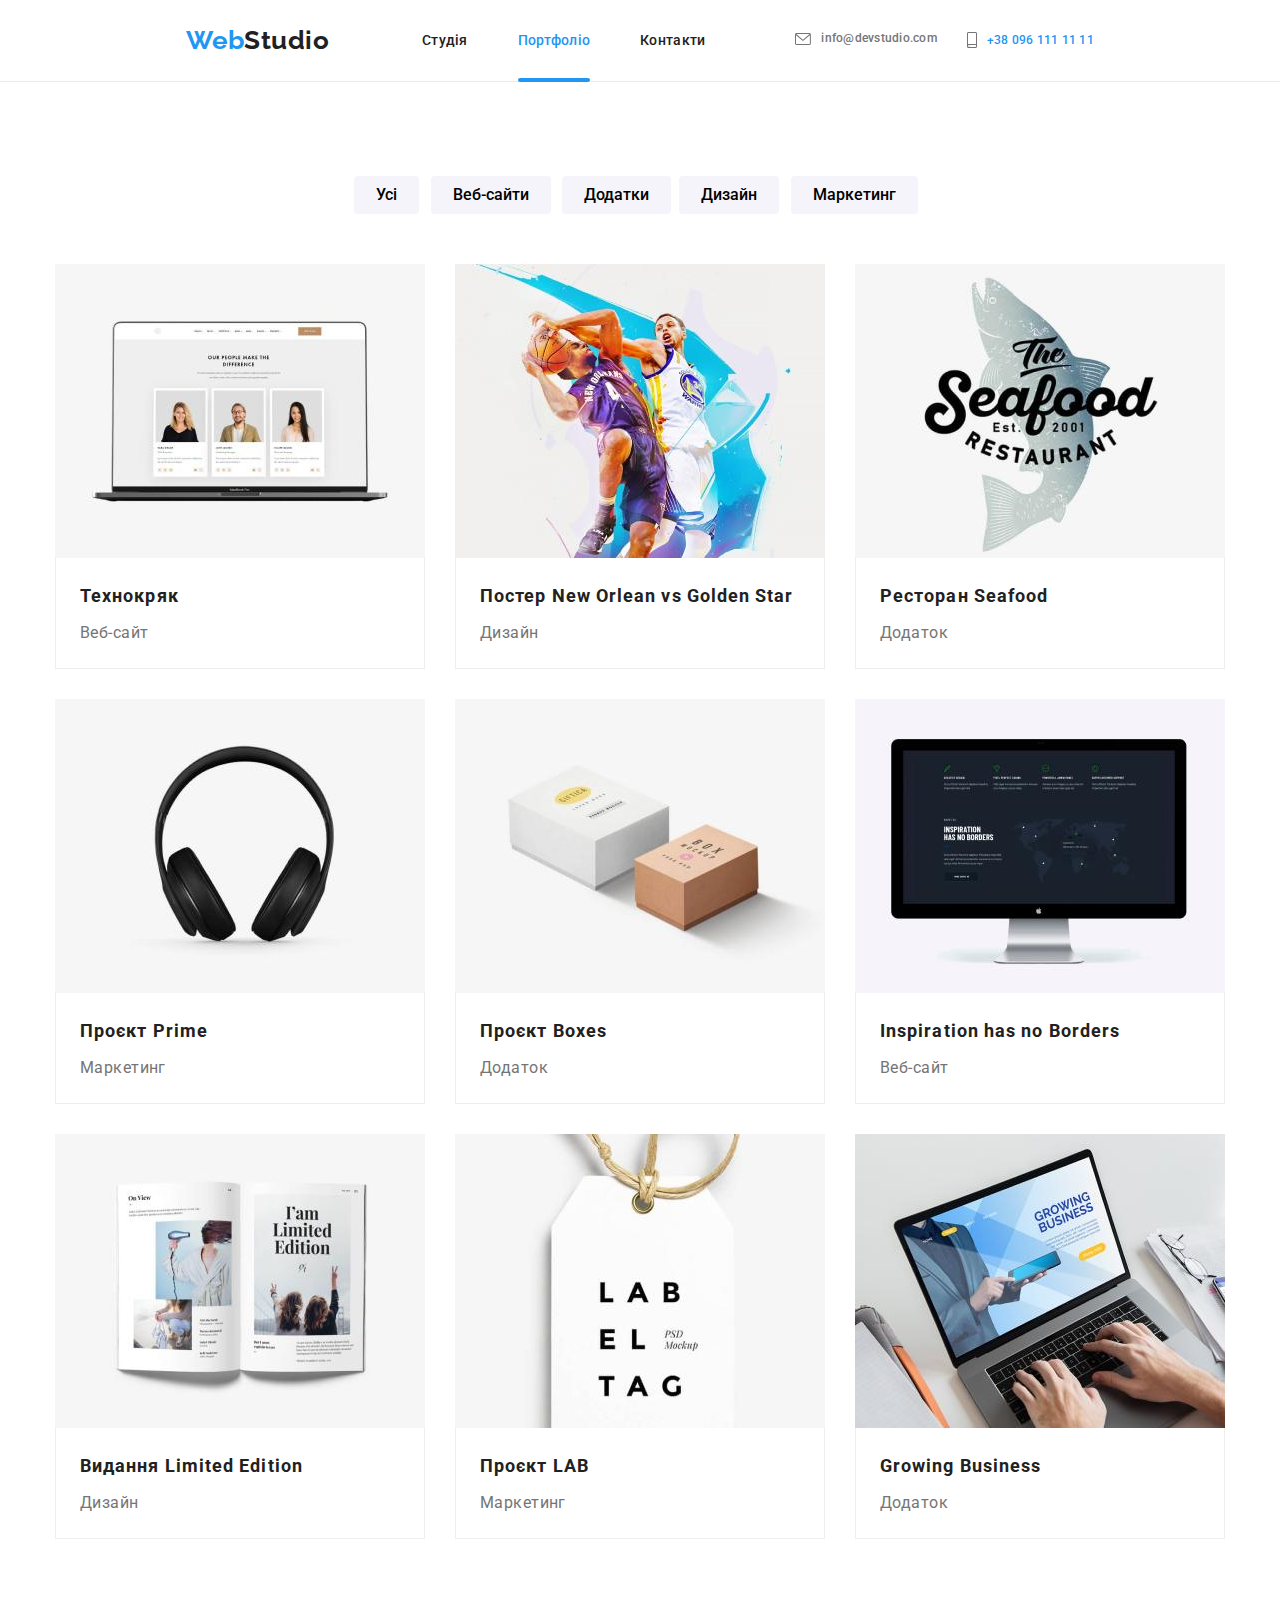
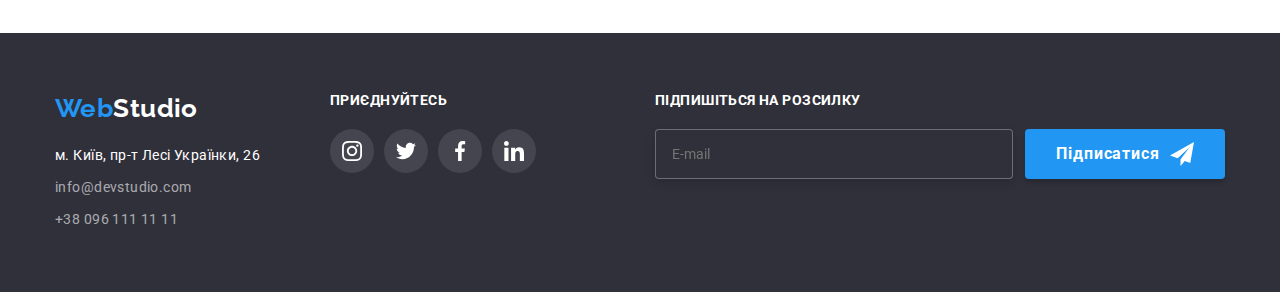
==== commit 04f8b651: "home-work" ====
--- a/portfolio.html
+++ b/portfolio.html
@@ -123,10 +123,12 @@
         <li class="portfolio-project__item">
             <a class="portfolio-project__link" href="">
                 <div class="product">
+           <picture>
              <img srcset="./imeges/project(1).jpg 1x,
              ./imeges/project1-2x.jpg 2x"
              class="product__img" src="./imeges/project(1).jpg" alt="на экране компьютера фото троих людей" width="370">
-            <div class="div-overlay">
+           </picture>
+             <div class="div-overlay">
              <div class="overlay">
                 <p class="overlay__text">Ресурс пропонує комплексні пропозиції з різним рівнем функціоналу та сервісів. Все це дозволить відвідувачу отримати
             вичерпні відомості про компанію чи приватну особу.</p>
@@ -134,7 +136,7 @@
           </div>
              </div>
 
-             <div class="cart-product">
+             <div class="cart-product carts">
                 <h2 class="cart-product__name">Технокряк</h2>
             <p class="cart-product__text">Веб-сайт</p>
             </div>
@@ -144,18 +146,20 @@
         <li class="portfolio-project__item">
         <a class="portfolio-project__link" href="">
             <div class="product">
+        <picture>
           <img srcset="./imeges/project(2).jpg 1x,
           ./imeges/project2-2x.jpg 2x"
            class="product__img" src="./imeges/project(2).jpg" alt="два парня играют в баскетбол" width="370">
-            <div class="div-overlay">
-                <div class="overlay">
-                    <p class="overlay__text">Ресурс пропонує комплексні пропозиції з різним рівнем функціоналу та сервісів. Все це
-                        дозволить відвідувачу отримати
-                        вичерпні відомості про компанію чи приватну особу.</p>
-                </div>
-            </div>
-            </div>
-          <div class="cart-product">
+        </picture>  
+           <div class="div-overlay">
+                <div class="overlay">
+                    <p class="overlay__text">Ресурс пропонує комплексні пропозиції з різним рівнем функціоналу та сервісів. Все це
+                        дозволить відвідувачу отримати
+                        вичерпні відомості про компанію чи приватну особу.</p>
+                </div>
+            </div>
+            </div>
+          <div class="cart-product carts">
            <h2 class="cart-product__name">Постер New Orlean vs Golden Star</h2> 
            <p class="cart-product__text">Дизайн</p>
            </div>
@@ -164,9 +168,11 @@
         <li class="portfolio-project__item">
          <a class="portfolio-project__link" href="">
           <div class="product">
+        <picture>
             <img srcset="./imeges/project(3).jpg 1x,
             ./imeges/project3-2x.jpg 2x" 
             class="product__img" src="./imeges/project(3).jpg" alt="лого ресторана the seabood" width="370">
+        </picture>
             <div class="div-overlay">
                 <div class="overlay">
                     <p class="overlay__text">Ресурс пропонує комплексні пропозиції з різним рівнем функціоналу та сервісів. Все це
@@ -184,10 +190,12 @@
         <li class="portfolio-project__item">
             <a class="portfolio-project__link" href="">
             <div class="product">
+        <picture>
             <img srcset="./imeges/project(4).jpg 1x,
             ./imeges/project4-2x.jpg 2x"
              class="product__img" src="./imeges/project(4).jpg" alt="наушники черного цвета" width="370">
-        <div class="div-overlay">
+         </picture> 
+             <div class="div-overlay">
             <div class="overlay">
                 <p class="overlay__text">Ресурс пропонує комплексні пропозиції з різним рівнем функціоналу та сервісів. Все це
                     дозволить відвідувачу отримати
@@ -204,10 +212,12 @@
         <li class="portfolio-project__item">
             <a class="portfolio-project__link" href="">
             <div class="product">
+        <picture>
             <img srcset="./imeges/project(5).jpg 1x,
             ./imeges/project5-2x.jpg 2x"
              class="product__img" src="./imeges/project(5).jpg" alt="коробка белого цвета и коробка бежевого цвета" width="370">
-            <div class="div-overlay">
+        </picture>    
+             <div class="div-overlay">
                 <div class="overlay">
                     <p class="overlay__text">Ресурс пропонує комплексні пропозиції з різним рівнем функціоналу та сервісів. Все це
                         дозволить відвідувачу отримати
@@ -224,10 +234,12 @@
         <li class="portfolio-project__item">
             <a class="portfolio-project__link" href="">
                 <div class="product">
+        <picture>
             <img srcset="./imeges/project(6).jpg 1x,
             ./imeges/project6-2x.jpg 2x"
              class="product__img" src="./imeges/project(6).jpg" alt="экран ноутбука с изображением части карты страны" width="370">
-            <div class="div-overlay">
+         </picture>   
+             <div class="div-overlay">
                 <div class="overlay">
                     <p class="overlay__text">Ресурс пропонує комплексні пропозиції з різним рівнем функціоналу та сервісів. Все це
                         дозволить відвідувачу отримати
@@ -244,10 +256,12 @@
         <li class="portfolio-project__item">
         <a class="portfolio-project__link" href="">
             <div class="product">
+          <picture>
             <img srcset="./imeges/project(7).jpg 1x,
             ./imeges/project7-2x.jpg 2x"
              class="product__img" src="./imeges/project(7).jpg" alt="открытая книга на первой странице которой девушка с феном в руке на второй две девушки" width="370">
-            <div class="div-overlay">
+          </picture>  
+             <div class="div-overlay">
                 <div class="overlay">
                     <p class="overlay__text">Ресурс пропонує комплексні пропозиції з різним рівнем функціоналу та сервісів. Все це
                         дозволить відвідувачу отримати
@@ -264,10 +278,12 @@
         <li class="portfolio-project__item">
         <a class="portfolio-project__link" href="">
             <div class="product">
+        <picture>
              <img srcset="./imeges/project(8).jpg 1x,
              ./imeges/project8-2x.jpg 2x"
               class="product__img" src="./imeges/project(8).jpg" alt="белая бирка с надписью labeltag" width="370">
-            <div class="div-overlay">
+         </picture>   
+              <div class="div-overlay">
                 <div class="overlay">
                     <p class="overlay__text">Ресурс пропонує комплексні пропозиції з різним рівнем функціоналу та сервісів. Все це
                         дозволить відвідувачу отримати
@@ -284,10 +300,12 @@
         <li class="portfolio-project__item last">
             <a class="portfolio-project__link" href="">
                 <div class="product">
+      <picture>
             <img srcset="./imeges/prpject(9).jpg 1x,
             ./imeges/project9-2x.jpg 2x"
              class="product__img" src="./imeges/prpject(9).jpg" alt="руки работающие на клавеатуре ноутбука" width="370" >
-        <div class="div-overlay">
+       </picture>
+             <div class="div-overlay">
             <div class="overlay">
                 <p class="overlay__text">Ресурс пропонує комплексні пропозиції з різним рівнем функціоналу та сервісів. Все це
                     дозволить відвідувачу отримати
--- a/css/main.min.css
+++ b/css/main.min.css
@@ -1 +1 @@
-html{-webkit-box-sizing:border-box;box-sizing:border-box}*,*::before,*::after{-webkit-box-sizing:inherit;box-sizing:inherit}body{font-family:"Roboto",sans-serif;font-size:14px;letter-spacing:.03em;color:#212121;background-color:#fff}a{text-decoration:none}ul{list-style:none;padding:0px;margin:0px}h1,h2,h3,h4,h5,h6,p{margin:0px}img{display:block;max-width:100%;height:auto}.footer-button,.footer-icon__link,.footer-icon,.logo-clients__link,.icon-teams__link,.icon-teams,.benefit,.social-menu__link,.menu-button,.conteiner.main-nav,.page-header__nav{display:-webkit-box;display:-ms-flexbox;display:flex;-webkit-box-pack:center;-ms-flex-pack:center;justify-content:center;-webkit-box-align:center;-ms-flex-align:center;align-items:center}.cart-product__text,.project-img{margin-top:0px;margin-bottom:0px}.div-overlay,.backdrop{top:0%;left:0%;width:100%;height:100%}.overlay__text,.foun__text,.modal__iconClose{position:absolute;top:50%;left:50%;-webkit-transform:translate(-50%, -50%);transform:translate(-50%, -50%)}.logo{color:#2196f3;font-family:"Raleway",sans-serif;font-weight:700;font-size:26px;line-height:1.19;cursor:pointer}.logo__text{color:#212121}.conteiner{margin-left:auto;margin-right:auto;padding-left:15px;padding-right:15px}@media screen and (min-width: 480px){.conteiner{width:480px}}@media screen and (min-width: 768px){.conteiner{width:768px}}@media screen and (min-width: 1200px){.conteiner{width:1200px}}.page-header{position:relative}@media screen and (max-width: 767px){.page-header__nav{min-height:60px;min-width:480px}}@media screen and (min-width: 768px){.logo{margin-right:88px}}.menu-button .icon-close{display:none}.menu-button.is-open .icon-close{display:block}.menu-button.is-open .icon-menu{display:none}.menu-button{display:-webkit-box;display:-ms-flexbox;display:flex;-webkit-box-pack:center;-ms-flex-pack:center;justify-content:center;-webkit-box-align:center;-ms-flex-align:center;align-items:center;margin-right:23px;margin-left:270px;padding:0px;width:40px;height:40px;border:none;background-color:rgba(0,0,0,0);cursor:pointer}.menu-button:hover,.menu-button:focus{fill:#2196f3}@media screen and (min-width: 768px){.menu-button{display:none}}@media screen and (max-width: 767px){.menu-conteiner{cursor:pointer;width:480px;height:796px;background-color:#fff;text-align:center;padding:48px 40px;display:none;position:absolute;top:100%;left:0px;width:100%}.menu-conteiner.is-open{display:block}}.icon-close:hover,.icon-close:focus{fill:#2196f3}.contacts,.contacts-icon{display:block;text-align:start}@media screen and (min-width: 768px){.contacts,.contacts-icon{color:#2196f3}}@media screen and (max-width: 767px){.contacts__item{margin-bottom:32px}.contacts__item:last-child{margin-bottom:302px}}@media screen and (min-width: 768px){.contacts__item{margin-right:50px}.contacts__item:last-child{margin-right:0px}}.contacts__link.current{position:relative;display:block;color:#2196f3}@media screen and (min-width: 768px){.contacts__link.current{display:inline;font-size:14px;line-height:1.14}}.contacts__link{font-weight:500;font-size:40px;line-height:1.17;letter-spacing:.02em;cursor:pointer;color:#212121;-webkit-transition:color 250ms cubic-bezier(0.4, 0, 0.2, 1);transition:color 250ms cubic-bezier(0.4, 0, 0.2, 1)}.contacts__link:hover,.contacts__link:focus{color:#2196f3}@media screen and (min-width: 768px){.contacts__link{font-size:14px;line-height:1.14}}@media screen and (min-width: 768px){.page-header{border-bottom:1px solid #ececec}}@media screen and (min-width: 1200px){.page-header{width:1200px}}@media screen and (min-width: 768px){.logo-tablet{display:-webkit-box;display:-ms-flexbox;display:flex}}@media screen and (min-width: 1200px){.logo{display:block;margin-right:93px}}@media screen and (min-width: 768px){.header-tablet{display:-webkit-box;display:-ms-flexbox;display:flex}}@media screen and (min-width: 1200px){.contacts-icon-tablet{display:-webkit-box;display:-ms-flexbox;display:flex;margin-left:auto}}@media screen and (min-width: 1200px){.contacts-icon{display:-webkit-box;display:-ms-flexbox;display:flex;margin-bottom:0px}}@media screen and (min-width: 768px){.contacts{display:-webkit-box;display:-ms-flexbox;display:flex;-webkit-box-pack:center;-ms-flex-pack:center;justify-content:center;-webkit-box-align:center;-ms-flex-align:center;align-items:center;padding-top:32px;padding-bottom:32px}}@media screen and (min-width: 768px){.contacts-icon__mail,.contacts-icon__tel{margin-left:auto}}@media screen and (min-width: 1200px){.contacts-icon__mail .contacts-icon__mail,.contacts-icon__tel .contacts-icon__mail{margin:0px}}@media screen and (min-width: 768px){.contacts-icon-mobile{display:none}}@media screen and (max-width: 767px){.contacts-icon-tablet{display:none}}@media screen and (min-width: 768px){.contacts-icon-tablet{display:-webkit-box;display:-ms-flexbox;display:flex;-webkit-box-align:center;-ms-flex-align:center;align-items:center;margin-left:90px}}@media screen and (max-width: 767px){.contacts-icon__item{margin-bottom:32px}.contacts-icon__item:last-child{margin-bottom:64px}}@media screen and (min-width: 768px){.contacts-icon__item{margin-bottom:10px}.contacts-icon__item:last-child{margin-bottom:0px}}@media screen and (min-width: 1200px){.contacts-icon__item{margin-bottom:0px}}.contacts-icon__mail,.contacts-icon__tel{font-weight:500;letter-spacing:.02em}@media screen and (max-width: 767px){.contacts-icon__mail,.contacts-icon__tel{display:block;justify-self:start}}@media screen and (min-width: 768px){.contacts-icon__mail,.contacts-icon__tel{display:-webkit-box;display:-ms-flexbox;display:flex;-webkit-box-pack:center;-ms-flex-pack:center;justify-content:center;-webkit-box-align:center;-ms-flex-align:center;align-items:center;line-height:1.16;color:#757575;-webkit-transition:color 250ms cubic-bezier(0.4, 0, 0.2, 1);transition:color 250ms cubic-bezier(0.4, 0, 0.2, 1)}.contacts-icon__mail:hover,.contacts-icon__mail:focus,.contacts-icon__tel:hover,.contacts-icon__tel:focus{color:#2196f3}}@media screen and (min-width: 480px){.contacts-icon__tel{color:#2196f3;font-size:34px;line-height:1.17}}@media screen and (min-width: 768px){.contacts-icon__tel{display:-webkit-inline-box;display:-ms-inline-flexbox;display:inline-flex;justify-self:start;font-size:12px}.contacts-icon__tel:hover,.contacts-icon__tel:focus{color:#2196f3}}@media screen and (min-width: 1200px){.contacts-icon__tel{padding-top:32px;padding-bottom:32px;margin-left:30px}}@media screen and (min-width: 480px){.contacts-icon__mail{font-size:24px;line-height:1.16;color:#757575}}@media screen and (min-width: 768px){.contacts-icon__mail{font-size:12px;margin-bottom:10px}.contacts-icon__mail:hover,.contacts-icon__mail:focus{color:#2196f3}}@media screen and (min-width: 1200px){.contacts-icon__mail{margin-bottom:0px;margin-left:auto;padding-top:32px;padding-bottom:32px}}.contacts-icon__envelope,.contacts-icon__smartphone{fill:#757575;display:inline-block;-webkit-transition:fill 250ms cubic-bezier(0.4, 0, 0.2, 1);transition:fill 250ms cubic-bezier(0.4, 0, 0.2, 1)}.contacts-icon__envelope:hover,.contacts-icon__envelope:focus,.contacts-icon__smartphone:hover,.contacts-icon__smartphone:focus{fill:#2196f3}@media screen and (min-width: 768px){.contacts-icon__envelope,.contacts-icon__smartphone{margin-right:10px}}@media screen and (min-width: 1200px){.contacts-icon__envelope,.contacts-icon__smartphone{margin-right:10px}}.social-menu{display:-webkit-box;display:-ms-flexbox;display:flex;text-align:start}@media screen and (min-width: 768px){.social-menu{display:none}}.social-menu__item{margin-right:0px}.social-menu__link{font-weight:500;font-size:18px;line-height:1.22;letter-spacing:.02em;color:#2196f3}.social-menu__icon{border:1px solid rgba(33,33,33,.2);-webkit-transform:rotate(90deg);transform:rotate(90deg)}@media screen and (min-width: 768px){.contacts__link.current::after{content:"";display:block;width:100%;height:4px;background-color:#2196f3;border-radius:2px;left:0px;top:46px;position:absolute}}@media screen and (min-width: 480px){.section{padding-top:60px;padding-bottom:60px}}@media screen and (min-width: 1200px){.section{padding-top:94px;padding-bottom:94px}}@media screen and (min-width: 480px){.section-main{background-color:#2f303a;padding-bottom:118px;padding-top:118px;text-align:center;max-width:1600px;height:400px;background-image:url(../imeges/img2x.jpg);margin-right:auto;margin-left:auto;background-position:center;background-repeat:no-repeat;background-image:-webkit-gradient(linear, left top, right top, from(rgba(47, 48, 58, 0.4)), to(rgba(47, 48, 58, 0.4))),url(../imeges/img2x.jpg);background-image:linear-gradient(to right, rgba(47, 48, 58, 0.4), rgba(47, 48, 58, 0.4)),url(../imeges/img2x.jpg);background-size:cover}}@media screen and (min-width: 1200px){.section-main{height:600px;padding-bottom:280px;padding-top:200px;background-image:url(../imeges/img.jpg);background-image:-webkit-gradient(linear, left top, right top, from(rgba(47, 48, 58, 0.4)), to(rgba(47, 48, 58, 0.4))),url(../imeges/img.jpg);background-image:linear-gradient(to right, rgba(47, 48, 58, 0.4), rgba(47, 48, 58, 0.4)),url(../imeges/img.jpg)}}@media screen and (min-width: 480px){.section-main__titel{color:#fff;font-weight:900;font-size:26px;line-height:1.16;text-align:center;letter-spacing:.06em;text-transform:uppercase;margin:0px auto;margin-bottom:30px}}@media screen and (min-width: 1200px){.section-main__titel{font-size:44px;line-height:1.36}}.section-main__button{color:#fff;background-color:#2196f3;font-weight:700;font-size:16px;line-height:1.88;display:-webkit-box;display:-ms-flexbox;display:flex;-webkit-box-pack:center;-ms-flex-pack:center;justify-content:center;-webkit-box-align:center;-ms-flex-align:center;align-items:center;cursor:pointer;border-radius:4px;border:none;margin:0px auto;padding:10px 32px 10px 32px;letter-spacing:.06em;-webkit-transition:background-color 250ms cubic-bezier(0.4, 0, 0.2, 1);transition:background-color 250ms cubic-bezier(0.4, 0, 0.2, 1)}.section-main__button:hover,.section-main__button:focus{background-color:#188ce8}.backdrop{z-index:1;position:fixed;background-color:rgba(0,0,0,.2);opacity:1;visibility:visible;-webkit-transition:opacity 250ms cubic-bezier(0.4, 0, 0.2, 1),visibility 250ms cubic-bezier(0.4, 0, 0.2, 1);transition:opacity 250ms cubic-bezier(0.4, 0, 0.2, 1),visibility 250ms cubic-bezier(0.4, 0, 0.2, 1);overflow-y:scroll}.backdrop.is-hidden{visibility:hidden;opacity:0;pointer-events:none}@media screen and (min-width: 480px){.modal{position:absolute;top:50%;left:50%;-webkit-transform:translate(-50%, -50%);transform:translate(-50%, -50%);min-width:450px;min-height:609px;border-radius:4px;background-color:#fff;-webkit-box-shadow:0px 1px 3px rgba(0,0,0,.12),0px 1px 1px rgba(0,0,0,.14),0px 2px 1px rgba(0,0,0,.2);box-shadow:0px 1px 3px rgba(0,0,0,.12),0px 1px 1px rgba(0,0,0,.14),0px 2px 1px rgba(0,0,0,.2);padding:40px}}@media screen and (min-width: 1200px){.modal{min-width:528px;min-height:581px}}.modal__button{position:absolute;width:30px;height:30px;border-radius:50%;top:0px;right:0px;background-color:#fff;border:1px solid rgba(0,0,0,.1);margin:8px 8px auto auto;cursor:pointer;-webkit-transition:fill 250ms cubic-bezier(0.4, 0, 0.2, 1);transition:fill 250ms cubic-bezier(0.4, 0, 0.2, 1)}.modal__button:hover,.modal__button:focus{fill:#2196f3}@media screen and (min-width: 480px){.modal__paragraph{width:370px;height:60px;margin-bottom:12px;display:inline-block;margin-right:0px;font-weight:700;font-size:20px;line-height:1.5;text-align:center;letter-spacing:.03em;color:#212121}}@media screen and (min-width: 1200px){.modal__paragraph{width:448px;height:23px}}@media screen and (min-width: 480px){.modal__label{display:-webkit-box;display:-ms-flexbox;display:flex;-webkit-box-orient:vertical;-webkit-box-direction:normal;-ms-flex-direction:column;flex-direction:column;text-align:left;position:relative;margin:0px;font-weight:400;font-size:12px;line-height:1.16;letter-spacing:.01em;color:#757575}}@media screen and (min-width: 480px){.modal__input{padding:auto;padding-left:42px;margin-top:4px;margin-bottom:10px;-webkit-box-sizing:border-box;box-sizing:border-box;width:370px;height:40px;border:1px solid rgba(33,33,33,.2);border-radius:4px;cursor:pointer;-webkit-transition:border-color 250ms cubic-bezier(0.4, 0, 0.2, 1);transition:border-color 250ms cubic-bezier(0.4, 0, 0.2, 1);-webkit-transition:fill 250ms cubic-bezier(0.4, 0, 0.2, 1);transition:fill 250ms cubic-bezier(0.4, 0, 0.2, 1)}.modal__input:focus{border-color:#2196f3;outline:none !important}.modal__input:focus+.modal__icon{fill:#2196f3}}@media screen and (min-width: 1200px){.modal__input{width:448px}}@media screen and (min-width: 480px){.modal__icon{position:absolute;padding:11px auto 11px 12px;top:53%;left:13px;-webkit-transform:translateY(-50%);transform:translateY(-50%);cursor:pointer}}@media screen and (min-width: 1200px){.modal__icon{top:50%;left:15px}}@media screen and (min-width: 480px){.modal__comment{resize:none;width:370px;height:120px;border:1px solid rgba(33,33,33,.2);border-radius:4px;padding:12px 16px;margin-bottom:20px;margin-top:4px;font-weight:400;font-size:12px;line-height:1.16;letter-spacing:.01em;color:rgba(117,117,117,.5);cursor:pointer;-webkit-transition:border-color 250ms cubic-bezier(0.4, 0, 0.2, 1);transition:border-color 250ms cubic-bezier(0.4, 0, 0.2, 1)}.modal__comment:focus{border-color:#188ce8;outline:none !important}}@media screen and (min-width: 1200px){.modal__comment{width:448px}}@media screen and (min-width: 480px){.modal__labelCheckbox{display:-webkit-box;display:-ms-flexbox;display:flex;-webkit-box-pack:center;-ms-flex-pack:center;justify-content:center;-webkit-box-align:center;-ms-flex-align:center;align-items:center;margin-bottom:31px;font-weight:400;font-size:12px;line-height:1.14;letter-spacing:.03em;color:#757575;cursor:pointer}}@media screen and (min-width: 1200px){.modal__labelCheckbox{font-size:14px;line-height:1.71;margin-bottom:30px}}.modal__inputCheckbox{appearance:none;-moz-appearance:none;-webkit-appearance:none;position:absolute}.modal__inputCheckbox:checked+.modal__iconCheckbox{background-origin:border-box;background-image:url(../imeges/icon\ check\ \(2\).svg);background-size:contain;background-color:#2196f3;border-color:#2196f3}.modal__iconCheckbox{display:inline-block;border-radius:2px;margin-right:8px}.modal__link{color:#2196f3;text-decoration:underline;margin-left:4px}.modal__submit{width:200px;height:50px;background-color:#2196f3;-webkit-box-shadow:0px 4px 4px rgba(0,0,0,.15);box-shadow:0px 4px 4px rgba(0,0,0,.15);border-radius:4px;border:#2196f3;font-weight:700;font-size:16px;line-height:1.88;letter-spacing:.06em;color:#fff;cursor:pointer;-webkit-transition:background-color 250ms cubic-bezier(0.4, 0, 0.2, 1);transition:background-color 250ms cubic-bezier(0.4, 0, 0.2, 1)}.modal__submit:hover,.modal__submit:focus{background-color:#188ce8}@media screen and (min-width: 768px){.features{display:-webkit-inline-box;display:-ms-inline-flexbox;display:inline-flex}}.features__item{width:450px;margin-right:0px;margin-top:0px;margin-bottom:0px}@media screen and (min-width: 768px){.features__item{width:354px}}@media screen and (min-width: 1200px){.features__item{width:270px}}@media screen and (min-width: 1200px){.features__item:nth-child(4){margin-right:0px;padding-left:0px;padding-right:0px}}.features__title{font-size:14px;font-weight:700;line-height:1.14;text-transform:uppercase;margin-top:0px;margin-bottom:10px;text-align:center}@media screen and (min-width: 768px){.features__title{text-align:start}}.features__post{color:#757575;font-weight:400;line-height:1.71;margin-top:0px}@media screen and (min-width: 768px){.div-benefit{display:-webkit-box;display:-ms-flexbox;display:flex;-ms-flex-wrap:wrap;flex-wrap:wrap}}@media screen and (min-width: 480px){.benefit-mobile{margin-bottom:30px}}@media screen and (min-width: 768px){.benefit-mobile{margin-right:30px}}@media screen and (min-width: 1200px){.benefit-mobile{margin-bottom:0px}}@media screen and (min-width: 480px){.benefit-mobile:last-child{margin-bottom:0px}}@media screen and (min-width: 768px){.benefit-mobile:nth-child(n+3){margin-bottom:0px}}@media screen and (min-width: 768px){.benefit-mobile:nth-child(2n){margin-right:0px}}@media screen and (min-width: 1200px){.benefit-mobile:nth-child(2){margin-right:30px}}.benefit{width:450px;height:120px;background-color:#f5f4fa;border-radius:4px;margin-right:0px;margin-bottom:30px}@media screen and (min-width: 768px){.benefit{width:354px}}@media screen and (min-width: 1200px){.benefit{width:270px}}.comand{background-color:#f5f4fa;-webkit-box-align:center;-ms-flex-align:center;align-items:center}.conteiner__title{font-weight:700;font-size:28px;line-height:1.17;text-align:center;letter-spacing:.03em;color:#212121;margin-bottom:30px}@media screen and (min-width: 768px){.our-team{display:-webkit-box;display:-ms-flexbox;display:flex;-ms-flex-wrap:wrap;flex-wrap:wrap}}.our-team__item{background-color:#fff;border-radius:0px 0px 4px 4px}@media screen and (min-width: 480px){.our-team__item{margin-bottom:30px}}@media screen and (min-width: 768px){.our-team__item{margin-right:30px}}@media screen and (min-width: 1200px){.our-team__item{margin-bottom:0px}}@media screen and (min-width: 480px){.our-team__item:last-child{margin-bottom:0px}}@media screen and (min-width: 768px){.our-team__item:nth-child(n+3){margin-bottom:0px}}@media screen and (min-width: 768px){.our-team__item:nth-child(2n){margin-right:0px}}@media screen and (min-width: 1200px){.our-team__item:nth-child(2){margin-right:30px}}.our-team__foto{margin-bottom:30px}@media screen and (min-width: 480px){.our-team__foto{width:450px}}@media screen and (min-width: 768px){.our-team__foto{width:354px}}@media screen and (min-width: 1200px){.our-team__foto{width:270px}}.our-team__name{font-weight:500;font-size:16px;line-height:1.18;text-align:center;margin-bottom:10px}.our-team__specialty{color:#757575;font-size:16px;line-height:1.18;text-align:center;margin-bottom:16px}.our-team__item{-webkit-box-shadow:0px 1px 3px rgba(0,0,0,.12),0px 1px 1px rgba(0,0,0,.14),0px 2px 1px rgba(0,0,0,.2);box-shadow:0px 1px 3px rgba(0,0,0,.12),0px 1px 1px rgba(0,0,0,.14),0px 2px 1px rgba(0,0,0,.2)}.icon-teams{padding-bottom:24px}.icon-teams__item{width:44px;height:44px;margin-right:10px}.icon-teams__link{fill:#afb1b8;width:100%;height:100%;border-radius:50%;-webkit-transition:fill 250ms cubic-bezier(0.4, 0, 0.2, 1),background-color 250ms cubic-bezier(0.4, 0, 0.2, 1);transition:fill 250ms cubic-bezier(0.4, 0, 0.2, 1),background-color 250ms cubic-bezier(0.4, 0, 0.2, 1)}.icon-teams__link:nth-child(4){margin-right:0px}.icon-teams__link:hover,.icon-teams__link:focus{fill:#fff;background-color:#2196f3}.icon-teams__icon{margin-right:0px}@media screen and (min-width: 480px){.logo-clients{display:-webkit-box;display:-ms-flexbox;display:flex;-ms-flex-wrap:wrap;flex-wrap:wrap;cursor:pointer}}@media screen and (min-width: 480px){.logo-clients__item{width:210px;height:92px;margin-right:30px;margin-bottom:30px}}@media screen and (min-width: 768px){.logo-clients__item{width:226px}}@media screen and (min-width: 1200px){.logo-clients__item{margin-bottom:0px;width:170px}}@media screen and (min-width: 480px){.logo-clients__item:nth-child(2n){margin-right:0px}}@media screen and (min-width: 480px){.logo-clients__item:nth-child(n+5){margin-bottom:0px}}@media screen and (min-width: 768px){.logo-clients__item:nth-child(2n){margin-right:30px}}@media screen and (min-width: 768px){.logo-clients__item:nth-child(3n){margin-right:0px}}@media screen and (min-width: 768px){.logo-clients__item:nth-child(n+4){margin-bottom:0px}}@media screen and (min-width: 1200px){.logo-clients__item:nth-child(3){margin-right:30px}}.logo-clients__link{width:100%;height:100%;fill:#afb1b8;border:1px solid #afb1b8;border-radius:4px;-webkit-transition:fill 250ms cubic-bezier(0.4, 0, 0.2, 1);transition:fill 250ms cubic-bezier(0.4, 0, 0.2, 1)}.logo-clients__link:hover,.logo-clients__link:focus{fill:#2196f3;border:1px solid #2196f3}.logo-clients__icon{fill:#afb1b8;-webkit-transition:fill 250ms cubic-bezier(0.4, 0, 0.2, 1);transition:fill 250ms cubic-bezier(0.4, 0, 0.2, 1)}.logo-clients__icon:hover,.logo-clients__icon:focus{fill:#2196f3}.footer{color:#fff;background-color:#2f303a;margin:0px;padding-top:60px;padding-bottom:60px}@media screen and (min-width: 1200px){.footer{padding-top:94px;padding-bottom:94px}}@media screen and (min-width: 1200px){.box-footer{display:-webkit-box;display:-ms-flexbox;display:flex}}@media screen and (min-width: 768px){.footer-tablet{display:-webkit-box;display:-ms-flexbox;display:flex}}.logo.footer-box__logo{display:block;margin-bottom:20px;color:#2196f3;text-align:center}@media screen and (min-width: 768px){.logo.footer-box__logo{margin-right:0px}}@media screen and (min-width: 1200px){.logo.footer-box__logo{text-align:start}}.logo__studio{margin-bottom:20px;margin-right:0px;color:#fff}.list-footer{display:block;margin-top:0px;margin-bottom:0px;padding:0px;font-weight:400;line-height:1.71;font-style:normal}.list-footer__item{display:block;text-align:center;margin-bottom:8px}.list-footer__item:nth-child(3n){margin-bottom:60px}@media screen and (min-width: 1200px){.list-footer__item{text-align:start}}@media screen and (min-width: 1200px){.list-footer__item:nth-child(3n){margin-bottom:0px}}.list-footer__address{color:#fff}.list-footer__link{color:rgba(255,255,255,.6)}.footer-boxLink__paragraph,.footer-boxForm__paragraph{display:block;text-align:center;font-size:14px;line-height:1.14;letter-spacing:.03em;text-transform:uppercase;font-weight:700;margin-bottom:20px}@media screen and (min-width: 1200px){.footer-boxLink__paragraph,.footer-boxForm__paragraph{text-align:start}}@media screen and (min-width: 1200px){.footer-box{margin-right:70px}}.footer-boxLink{margin-left:auto}.footer-icon{margin-bottom:60px}@media screen and (min-width: 768px){.footer-icon{margin-bottom:0px}}.footer-icon__item{width:44px;height:44px;margin-right:10px}.footer-icon__item:nth-child(4){margin-right:0px}.footer-icon__link{width:100%;height:100%;border-radius:50%;fill:#fff;background-color:rgba(255,255,255,.1);-webkit-transition:background-color 250ms cubic-bezier(0.4, 0, 0.2, 1);transition:background-color 250ms cubic-bezier(0.4, 0, 0.2, 1)}.footer-icon__link:hover,.footer-icon__link:focus{background-color:#2196f3;border-radius:50%}.footer-boxForm{margin-left:auto}.footer-form{display:block;-webkit-box-pack:center;-ms-flex-pack:center;justify-content:center}.footer-form__input{-webkit-box-sizing:border-box;box-sizing:border-box;width:450px;height:50px;border:1px solid rgba(255,255,255,.3);-webkit-filter:drop-shadow(0px 4px 4px rgba(0, 0, 0, 0.15));filter:drop-shadow(0px 4px 4px rgba(0, 0, 0, 0.15));border-radius:4px;padding:15px 295px 15px 16px;background-color:#2f303a;color:#fff;margin-bottom:20px}@media screen and (min-width: 768px){.footer-form__input{display:block;margin-right:auto;margin-left:auto}}.footer-button{margin:auto;width:200px;height:50px;background:#2196f3;color:#fff;-webkit-box-shadow:0px 4px 4px rgba(0,0,0,.15);box-shadow:0px 4px 4px rgba(0,0,0,.15);border-radius:4px;border:#2196f3;font-weight:700;font-size:16px;line-height:1.87;letter-spacing:.06em;cursor:pointer;-webkit-transition:background-color 250ms cubic-bezier(0.4, 0, 0.2, 1);transition:background-color 250ms cubic-bezier(0.4, 0, 0.2, 1)}.footer-button:hover,.footer-button:focus{background-color:#188ce8}.footer-button__icon{margin-left:10px}@media screen and (max-width: 1199px){.over-work{display:none}}@media screen and (max-width: 1199px){.over-work{padding-top:0px}}.conteiner__title{margin-bottom:50px;text-align:center;-webkit-box-align:center;-ms-flex-align:center;align-items:center;font-weight:700;font-size:36px;line-height:1.16}.gallery{display:-webkit-box;display:-ms-flexbox;display:flex}.gallery-foto{display:block;width:370px;margin-right:30px;margin-bottom:0px}.gallery-foto:nth-child(3){margin-right:0px;padding-right:0px}.foto{position:relative}.foun{position:absolute;bottom:0px;width:370px;height:70px;background-color:rgba(47,48,58,.8);color:#fff;font-weight:700;font-size:14px;line-height:1.14;text-align:center;letter-spacing:.03em;text-transform:uppercase}@media screen and (min-width: 768px){.portfolio-decktop{display:-webkit-box;display:-ms-flexbox;display:flex;-webkit-box-pack:center;-ms-flex-pack:center;justify-content:center;-webkit-box-align:center;-ms-flex-align:center;align-items:center;margin-bottom:30px}}.portfolio-button{margin-top:0px;padding:0px}@media screen and (min-width: 480px){.portfolio-button{margin-bottom:15px}}@media screen and (min-width: 768px){.portfolio-button{margin-right:8px}}@media screen and (min-width: 1200px){.portfolio-button{margin-bottom:50px}}.portfolio-button__item{display:inline-block;margin-top:0px;margin-bottom:0px;padding-bottom:0px}.portfolio-button__item+.portfolio-button__item{margin-left:8px}.portfolio-button__item{-webkit-transition:-webkit-box-shadow 250ms cubic-bezier(0.4, 0, 0.2, 1);transition:-webkit-box-shadow 250ms cubic-bezier(0.4, 0, 0.2, 1);transition:box-shadow 250ms cubic-bezier(0.4, 0, 0.2, 1);transition:box-shadow 250ms cubic-bezier(0.4, 0, 0.2, 1), -webkit-box-shadow 250ms cubic-bezier(0.4, 0, 0.2, 1)}.portfolio-button__item:hover,.portfolio-button__item:focus{-webkit-box-shadow:0px 3px 1px rgba(0,0,0,.1),0px 1px 2px rgba(0,0,0,.08),0px 2px 2px rgba(0,0,0,.12);box-shadow:0px 3px 1px rgba(0,0,0,.1),0px 1px 2px rgba(0,0,0,.08),0px 2px 2px rgba(0,0,0,.12)}.portfolio-button__name{padding:6px 22px;border:none;border-radius:4px;background-color:#f5f4fa;font-weight:500;font-size:16px;line-height:1.62;text-align:center;cursor:pointer;-webkit-transition:color 250ms cubic-bezier(0.4, 0, 0.2, 1),background-color 250ms cubic-bezier(0.4, 0, 0.2, 1);transition:color 250ms cubic-bezier(0.4, 0, 0.2, 1),background-color 250ms cubic-bezier(0.4, 0, 0.2, 1)}.portfolio-button__name:hover,.portfolio-button__name:focus{color:#fff;background-color:#2196f3}.portfolio-project__link .div-overlay{-webkit-transition:-webkit-transform 250ms cubic-bezier(0.4, 0, 0.2, 1);transition:-webkit-transform 250ms cubic-bezier(0.4, 0, 0.2, 1);transition:transform 250ms cubic-bezier(0.4, 0, 0.2, 1);transition:transform 250ms cubic-bezier(0.4, 0, 0.2, 1), -webkit-transform 250ms cubic-bezier(0.4, 0, 0.2, 1)}.portfolio-project__link:hover .div-overlay{-webkit-transform:translateY(0);transform:translateY(0);opacity:.9}.portfolio-project__link:hover .overlay__text{-webkit-transform:translateY(0);transform:translateY(0);opacity:.9;top:50%;left:50%;-webkit-transform:translate(-50%, -50%);transform:translate(-50%, -50%)}.product{position:relative;overflow:hidden}.product:hover .div-overlay{-webkit-transform:translateY(0);transform:translateY(0)}.div-overlay{position:absolute;background-color:rgba(33,150,243,.9);opacity:0;-webkit-transition:background-color 250ms cubic-bezier(0.4, 0, 0.2, 1),-webkit-transform 250ms cubic-bezier(0.4, 0, 0.2, 1);transition:background-color 250ms cubic-bezier(0.4, 0, 0.2, 1),-webkit-transform 250ms cubic-bezier(0.4, 0, 0.2, 1);transition:background-color 250ms cubic-bezier(0.4, 0, 0.2, 1),transform 250ms cubic-bezier(0.4, 0, 0.2, 1);transition:background-color 250ms cubic-bezier(0.4, 0, 0.2, 1),transform 250ms cubic-bezier(0.4, 0, 0.2, 1),-webkit-transform 250ms cubic-bezier(0.4, 0, 0.2, 1);-webkit-transform:translateY(100%);transform:translateY(100%)}.div-overlay:hover{opacity:1}.overlay__text{color:#fff;padding:63px 24px;width:100%;height:100%;font-weight:400;font-size:18px;line-height:1.56;letter-spacing:.03em;opacity:0;-webkit-transition:color 250ms cubic-bezier(0.4, 0, 0.2, 1);transition:color 250ms cubic-bezier(0.4, 0, 0.2, 1)}.overlay__text:hover{opacity:1}.portfolio-project{-webkit-box-sizing:border-box;box-sizing:border-box;padding-left:0px}@media screen and (min-width: 768px){.portfolio-project{display:-webkit-box;display:-ms-flexbox;display:flex;-ms-flex-wrap:wrap;flex-wrap:wrap}}@media screen and (min-width: 480px){.portfolio-project__item{width:450px;margin-right:0px;margin-bottom:30px}}@media screen and (min-width: 768px){.portfolio-project__item{width:354px;margin-bottom:30px;margin-right:30px}}@media screen and (min-width: 1200px){.portfolio-project__item{width:370px}}@media screen and (min-width: 480px){.portfolio-project__item:last-child{margin-bottom:0px}}@media screen and (min-width: 768px){.portfolio-project__item:nth-child(2n){margin-right:0px}}@media screen and (min-width: 1200px){.portfolio-project__item+.portfolio-project__item{margin-right:30px}}@media screen and (min-width: 1200px){.portfolio-project__item:nth-child(3n){margin-right:0px}}@media screen and (min-width: 1200px){.portfolio-project__item:nth-last-child(-n+3){margin-bottom:0px}}@media screen and (min-width: 480px){.project-img{width:450px;margin-right:0px}}@media screen and (min-width: 768px){.project-img{width:354px}}@media screen and (min-width: 1200px){.project-img{width:370px}}.cart-product{padding-top:20px;padding-bottom:20px;padding-left:24px;padding-right:24px;border-bottom:1px solid #eee;border-right:1px solid #eee;border-left:1px solid #eee}@media screen and (min-width: 768px){.cart-product:first-child{padding-bottom:56px}}.cart-product__name{margin-top:0px;margin-bottom:4px;color:#212121;font-weight:700;font-size:18px;line-height:2;letter-spacing:.06em}.cart-product__text{color:#757575;font-size:16px;line-height:1.88}.last{margin-bottom:0px}.portfolio-project__link{display:block;cursor:pointer;-webkit-transition:-webkit-box-shadow 250ms cubic-bezier(0.4, 0, 0.2, 1);transition:-webkit-box-shadow 250ms cubic-bezier(0.4, 0, 0.2, 1);transition:box-shadow 250ms cubic-bezier(0.4, 0, 0.2, 1);transition:box-shadow 250ms cubic-bezier(0.4, 0, 0.2, 1), -webkit-box-shadow 250ms cubic-bezier(0.4, 0, 0.2, 1)}.portfolio-project__link:hover,.portfolio-project__link:focus{-webkit-box-shadow:0px 1px 1px rgba(0,0,0,.12),0px 4px 4px rgba(0,0,0,.06),1px 4px 6px rgba(0,0,0,.16);box-shadow:0px 1px 1px rgba(0,0,0,.12),0px 4px 4px rgba(0,0,0,.06),1px 4px 6px rgba(0,0,0,.16)}/*# sourceMappingURL=main.min.css.map */+html{-webkit-box-sizing:border-box;box-sizing:border-box}*,*::before,*::after{-webkit-box-sizing:inherit;box-sizing:inherit}body{font-family:"Roboto",sans-serif;font-size:14px;letter-spacing:.03em;color:#212121;background-color:#fff}a{text-decoration:none}ul{list-style:none;padding:0px;margin:0px}h1,h2,h3,h4,h5,h6,p{margin:0px}img{display:block;max-width:100%;height:auto}.footer-button,.footer-icon__link,.footer-icon,.logo-clients__link,.icon-teams__link,.icon-teams,.benefit,.social-menu__link,.menu-button,.conteiner.main-nav,.page-header__nav{display:-webkit-box;display:-ms-flexbox;display:flex;-webkit-box-pack:center;-ms-flex-pack:center;justify-content:center;-webkit-box-align:center;-ms-flex-align:center;align-items:center}.cart-product__text,.product__img{margin-top:0px;margin-bottom:0px}.div-overlay,.backdrop{top:0%;left:0%;width:100%;height:100%}.overlay__text,.foun__text,.modal__iconClose{position:absolute;top:50%;left:50%;-webkit-transform:translate(-50%, -50%);transform:translate(-50%, -50%)}.conteiner{margin-left:auto;margin-right:auto;padding-left:15px;padding-right:15px}@media screen and (min-width: 480px){.conteiner{width:480px}}@media screen and (min-width: 768px){.conteiner{width:768px}}@media screen and (min-width: 1200px){.conteiner{width:1200px}}.page-header{position:relative}@media screen and (max-width: 767px){.page-header__nav{min-height:60px;min-width:480px}}@media screen and (min-width: 768px){.logo{margin-right:88px}}.menu-button .icon-close{display:none}.menu-button.is-open .icon-close{display:block}.menu-button.is-open .icon-menu{display:none}.menu-button{display:-webkit-box;display:-ms-flexbox;display:flex;-webkit-box-pack:center;-ms-flex-pack:center;justify-content:center;-webkit-box-align:center;-ms-flex-align:center;align-items:center;margin-right:23px;margin-left:270px;padding:0px;width:40px;height:40px;border:none;background-color:rgba(0,0,0,0);cursor:pointer}.menu-button:hover,.menu-button:focus{fill:#2196f3}@media screen and (min-width: 768px){.menu-button{display:none}}@media screen and (max-width: 767px){.menu-conteiner{position:absolute;cursor:pointer;width:480px;height:796px;background-color:#fff;text-align:center;padding:48px 40px;display:none;top:100%;left:0px;width:100%}.menu-conteiner.is-open{display:block}}.icon-close:hover,.icon-close:focus{fill:#2196f3}.logo{color:#2196f3;font-family:"Raleway",sans-serif;font-weight:700;font-size:26px;line-height:1.19;cursor:pointer}.logo__text{color:#212121}.contacts,.contacts-icon{display:block;text-align:start}@media screen and (min-width: 768px){.contacts,.contacts-icon{color:#2196f3}}@media screen and (max-width: 767px){.contacts__item{margin-bottom:32px}}@media screen and (min-width: 768px){.contacts__item{margin-right:50px}.contacts__item:last-child{margin-right:0px}}.contacts__link.current{position:relative;display:block;color:#2196f3}@media screen and (min-width: 768px){.contacts__link.current{display:inline;font-size:14px;line-height:1.14}}.contacts__link{font-weight:500;font-size:40px;line-height:1.17;letter-spacing:.02em;cursor:pointer;color:#212121;-webkit-transition:color 250ms cubic-bezier(0.4, 0, 0.2, 1);transition:color 250ms cubic-bezier(0.4, 0, 0.2, 1)}.contacts__link:hover,.contacts__link:focus{color:#2196f3}@media screen and (min-width: 768px){.contacts__link{font-size:14px;line-height:1.14}}@media screen and (min-width: 768px){.page-header{border-bottom:1px solid #ececec}}@media screen and (min-width: 768px){.logo-tablet{display:-webkit-box;display:-ms-flexbox;display:flex}}@media screen and (min-width: 1200px){.logo{display:block;margin-right:93px}}@media screen and (min-width: 768px){.header-tablet{display:-webkit-box;display:-ms-flexbox;display:flex}}@media screen and (min-width: 1200px){.contacts-icon-tablet{display:-webkit-box;display:-ms-flexbox;display:flex;margin-left:auto}}@media screen and (min-width: 1200px){.contacts-icon{display:-webkit-box;display:-ms-flexbox;display:flex;margin-bottom:0px}}@media screen and (min-width: 768px){.contacts{display:-webkit-box;display:-ms-flexbox;display:flex;-webkit-box-pack:center;-ms-flex-pack:center;justify-content:center;-webkit-box-align:center;-ms-flex-align:center;align-items:center;padding-top:32px;padding-bottom:32px}}@media screen and (min-width: 768px){.contacts-icon__mail,.contacts-icon__tel{margin-left:auto}}@media screen and (min-width: 1200px){.contacts-icon__mail .contacts-icon__mail,.contacts-icon__tel .contacts-icon__mail{margin:0px}}@media screen and (min-width: 768px){.contacts-icon-mobile{display:none}}@media screen and (max-width: 767px){.contacts-icon-tablet{display:none}}@media screen and (min-width: 768px){.contacts-icon-tablet{display:-webkit-box;display:-ms-flexbox;display:flex;-webkit-box-align:center;-ms-flex-align:center;align-items:center;margin-left:90px}}@media screen and (max-width: 767px){.contacts-icon__item{margin-bottom:32px}.contacts-icon__item:last-child{margin-bottom:64px}}@media screen and (min-width: 768px){.contacts-icon__item{margin-bottom:10px}.contacts-icon__item:last-child{margin-bottom:0px}}@media screen and (min-width: 1200px){.contacts-icon__item{margin-bottom:0px}}.contacts-icon__mail,.contacts-icon__tel{font-weight:500;letter-spacing:.02em}@media screen and (max-width: 767px){.contacts-icon__mail,.contacts-icon__tel{display:block;justify-self:start}}@media screen and (min-width: 768px){.contacts-icon__mail,.contacts-icon__tel{display:-webkit-box;display:-ms-flexbox;display:flex;-webkit-box-pack:center;-ms-flex-pack:center;justify-content:center;-webkit-box-align:center;-ms-flex-align:center;align-items:center;line-height:1.16;color:#757575;-webkit-transition:color 250ms cubic-bezier(0.4, 0, 0.2, 1);transition:color 250ms cubic-bezier(0.4, 0, 0.2, 1)}.contacts-icon__mail:hover,.contacts-icon__mail:focus,.contacts-icon__tel:hover,.contacts-icon__tel:focus{color:#2196f3}}@media screen and (min-width: 480px){.contacts-icon__tel{color:#2196f3;font-size:34px;line-height:1.17}}@media screen and (min-width: 768px){.contacts-icon__tel{display:-webkit-inline-box;display:-ms-inline-flexbox;display:inline-flex;justify-self:start;font-size:12px}.contacts-icon__tel:hover,.contacts-icon__tel:focus{color:#2196f3;fill:#2196f3}}@media screen and (min-width: 1200px){.contacts-icon__tel{padding-top:32px;padding-bottom:32px;margin-left:30px}}@media screen and (min-width: 480px){.contacts-icon__mail{font-size:24px;line-height:1.16;color:#757575}}@media screen and (min-width: 768px){.contacts-icon__mail{font-size:12px;margin-bottom:10px}.contacts-icon__mail:hover,.contacts-icon__mail:focus{color:#2196f3;fill:#2196f3}}@media screen and (min-width: 1200px){.contacts-icon__mail{margin-bottom:0px;margin-left:auto;padding-top:32px;padding-bottom:32px}}.contacts-icon__envelope,.contacts-icon__smartphone{fill:#757575;display:inline-block;-webkit-transition:fill 250ms cubic-bezier(0.4, 0, 0.2, 1);transition:fill 250ms cubic-bezier(0.4, 0, 0.2, 1)}.contacts-icon__envelope:hover,.contacts-icon__envelope:focus,.contacts-icon__smartphone:hover,.contacts-icon__smartphone:focus{fill:#2196f3}@media screen and (min-width: 768px){.contacts-icon__envelope,.contacts-icon__smartphone{margin-right:8px}}@media screen and (min-width: 1200px){.contacts-icon__envelope,.contacts-icon__smartphone{margin-right:10px}}.social-menu{display:-webkit-box;display:-ms-flexbox;display:flex;text-align:start}@media screen and (min-width: 768px){.social-menu{display:none}}.social-menu__item{margin-right:0px}.social-menu__link{font-weight:500;font-size:18px;line-height:1.22;letter-spacing:.02em;color:#2196f3}.social-menu__icon{border:1px solid rgba(33,33,33,.2);-webkit-transform:rotate(90deg);transform:rotate(90deg)}@media screen and (min-width: 768px){.contacts__link.current::after{content:"";display:block;width:100%;height:4px;background-color:#2196f3;border-radius:2px;left:0px;top:46px;position:absolute}}@media screen and (min-width: 480px){.section{padding-top:60px;padding-bottom:60px}}@media screen and (min-width: 1200px){.section{padding-top:94px;padding-bottom:94px}}@media screen and (min-width: 1200px){.over-work{padding-top:0px}}.section-main{background-color:#2f303a;padding-bottom:118px;padding-top:118px;text-align:center}@media screen and (min-width: 480px){.section-main{max-width:1600px;height:400px;background-image:url(/imeges/Header-mobile.jpg);margin-right:auto;margin-left:auto;background-position:center;background-repeat:no-repeat;background-image:-webkit-gradient(linear, left top, right top, from(rgba(47, 48, 58, 0.4)), to(rgba(47, 48, 58, 0.4))),url(/imeges/Header-mobile.jpg);background-image:linear-gradient(to right, rgba(47, 48, 58, 0.4), rgba(47, 48, 58, 0.4)),url(/imeges/Header-mobile.jpg);background-size:cover}}@media screen and (-webkit-min-device-pixel-ratio: 2),(-webkit-min-device-pixel-ratio: 2),(min-resolution: 2dppx){.section-main{background-image:url(/imeges/Header-mobile2x.jpg);background-image:-webkit-gradient(linear, left top, right top, from(rgba(47, 48, 58, 0.4)), to(rgba(47, 48, 58, 0.4))),url(/imeges/Header-mobile2x.jpg);background-image:linear-gradient(to right, rgba(47, 48, 58, 0.4), rgba(47, 48, 58, 0.4)),url(/imeges/Header-mobile2x.jpg)}}@media screen and (min-width: 768px){.section-main{background-image:url(/imeges/Header-tablet.jpg);background-image:-webkit-gradient(linear, left top, right top, from(rgba(47, 48, 58, 0.4)), to(rgba(47, 48, 58, 0.4))),url(/imeges/Header-tablet2x.jpg);background-image:linear-gradient(to right, rgba(47, 48, 58, 0.4), rgba(47, 48, 58, 0.4)),url(/imeges/Header-tablet2x.jpg)}}@media screen and (-webkit-min-device-pixel-ratio: 2),(-webkit-min-device-pixel-ratio: 2),(min-resolution: 2dppx){.section-main{background-image:url(/imeges/Header-tablet2x.jpg);background-image:-webkit-gradient(linear, left top, right top, from(rgba(47, 48, 58, 0.4)), to(rgba(47, 48, 58, 0.4))),url(/imeges/Header-tablet2x.jpg);background-image:linear-gradient(to right, rgba(47, 48, 58, 0.4), rgba(47, 48, 58, 0.4)),url(/imeges/Header-tablet2x.jpg)}}@media screen and (min-width: 1200px){.section-main{height:600px;padding-bottom:200px;padding-top:200px;background-image:url(/imeges/img.jpg);background-image:-webkit-gradient(linear, left top, right top, from(rgba(47, 48, 58, 0.4)), to(rgba(47, 48, 58, 0.4))),url(/imeges/img.jpg);background-image:linear-gradient(to right, rgba(47, 48, 58, 0.4), rgba(47, 48, 58, 0.4)),url(/imeges/img.jpg)}}@media screen and (-webkit-min-device-pixel-ratio: 2),(-webkit-min-device-pixel-ratio: 2),(min-resolution: 2dppx){.section-main{background-image:url(/imeges/Img2x.jpg);background-image:-webkit-gradient(linear, left top, right top, from(rgba(47, 48, 58, 0.4)), to(rgba(47, 48, 58, 0.4))),url(/imeges/Img2x.jpg);background-image:linear-gradient(to right, rgba(47, 48, 58, 0.4), rgba(47, 48, 58, 0.4)),url(/imeges/Img2x.jpg)}}@media screen and (min-width: 480px){.section-main__titel{color:#fff;font-weight:900;font-size:26px;line-height:1.16;text-align:center;letter-spacing:.06em;text-transform:uppercase;margin:0px auto;margin-bottom:30px}}@media screen and (min-width: 768px){.section-main__titel{width:360px}}@media screen and (min-width: 1200px){.section-main__titel{font-size:44px;line-height:1.36;width:696px}}.section-main__button{color:#fff;background-color:#2196f3;font-weight:700;font-size:16px;line-height:1.88;display:-webkit-box;display:-ms-flexbox;display:flex;-webkit-box-pack:center;-ms-flex-pack:center;justify-content:center;-webkit-box-align:center;-ms-flex-align:center;align-items:center;cursor:pointer;border-radius:4px;border:none;margin:0px auto;padding:10px 32px 10px 32px;letter-spacing:.06em;-webkit-transition:background-color 250ms cubic-bezier(0.4, 0, 0.2, 1);transition:background-color 250ms cubic-bezier(0.4, 0, 0.2, 1)}.section-main__button:hover,.section-main__button:focus{background-color:#188ce8}.backdrop{z-index:1;position:fixed;background-color:rgba(0,0,0,.2);opacity:1;visibility:visible;-webkit-transition:opacity 250ms cubic-bezier(0.4, 0, 0.2, 1),visibility 250ms cubic-bezier(0.4, 0, 0.2, 1);transition:opacity 250ms cubic-bezier(0.4, 0, 0.2, 1),visibility 250ms cubic-bezier(0.4, 0, 0.2, 1);overflow-y:scroll}.backdrop.is-hidden{visibility:hidden;opacity:0;pointer-events:none}@media screen and (min-width: 480px){.modal{position:absolute;top:50%;left:50%;-webkit-transform:translate(-50%, -50%);transform:translate(-50%, -50%);min-width:450px;min-height:609px;border-radius:4px;background-color:#fff;-webkit-box-shadow:0px 1px 3px rgba(0,0,0,.12),0px 1px 1px rgba(0,0,0,.14),0px 2px 1px rgba(0,0,0,.2);box-shadow:0px 1px 3px rgba(0,0,0,.12),0px 1px 1px rgba(0,0,0,.14),0px 2px 1px rgba(0,0,0,.2);padding:40px}}@media screen and (min-width: 1200px){.modal{min-width:528px;min-height:581px}}.modal__button{position:absolute;width:30px;height:30px;border-radius:50%;top:0px;right:0px;background-color:#fff;border:1px solid rgba(0,0,0,.1);margin:8px 8px auto auto;cursor:pointer;-webkit-transition:fill 250ms cubic-bezier(0.4, 0, 0.2, 1);transition:fill 250ms cubic-bezier(0.4, 0, 0.2, 1)}.modal__button:hover,.modal__button:focus{fill:#2196f3}@media screen and (min-width: 480px){.modal__paragraph{width:370px;height:60px;margin-bottom:12px;display:inline-block;margin-right:0px;font-weight:700;font-size:20px;line-height:1.5;text-align:center;letter-spacing:.03em;color:#212121}}@media screen and (min-width: 1200px){.modal__paragraph{width:448px;height:23px}}@media screen and (min-width: 480px){.modal__label{display:-webkit-box;display:-ms-flexbox;display:flex;-webkit-box-orient:vertical;-webkit-box-direction:normal;-ms-flex-direction:column;flex-direction:column;text-align:left;position:relative;margin:0px;font-weight:400;font-size:12px;line-height:1.16;letter-spacing:.01em;color:#757575}}@media screen and (min-width: 480px){.modal__input{padding:auto;padding-left:42px;margin-top:4px;margin-bottom:10px;-webkit-box-sizing:border-box;box-sizing:border-box;width:370px;height:40px;border:1px solid rgba(33,33,33,.2);border-radius:4px;cursor:pointer;-webkit-transition:border-color 250ms cubic-bezier(0.4, 0, 0.2, 1);transition:border-color 250ms cubic-bezier(0.4, 0, 0.2, 1);-webkit-transition:fill 250ms cubic-bezier(0.4, 0, 0.2, 1);transition:fill 250ms cubic-bezier(0.4, 0, 0.2, 1)}.modal__input:focus{border-color:#2196f3;outline:none !important}.modal__input:focus+.modal__icon{fill:#2196f3}}@media screen and (min-width: 1200px){.modal__input{width:448px}}@media screen and (min-width: 480px){.modal__icon{position:absolute;padding:11px auto 11px 12px;top:53%;left:13px;-webkit-transform:translateY(-50%);transform:translateY(-50%);cursor:pointer}}@media screen and (min-width: 1200px){.modal__icon{top:50%;left:15px}}@media screen and (min-width: 480px){.modal__comment{resize:none;width:370px;height:120px;border:1px solid rgba(33,33,33,.2);border-radius:4px;padding:12px 16px;margin-bottom:20px;margin-top:4px;font-weight:400;font-size:12px;line-height:1.16;letter-spacing:.01em;color:rgba(117,117,117,.5);cursor:pointer;-webkit-transition:border-color 250ms cubic-bezier(0.4, 0, 0.2, 1);transition:border-color 250ms cubic-bezier(0.4, 0, 0.2, 1)}.modal__comment:focus{border-color:#188ce8;outline:none !important}}@media screen and (min-width: 1200px){.modal__comment{width:448px}}@media screen and (min-width: 480px){.modal__labelCheckbox{display:-webkit-box;display:-ms-flexbox;display:flex;-webkit-box-pack:center;-ms-flex-pack:center;justify-content:center;-webkit-box-align:center;-ms-flex-align:center;align-items:center;margin-bottom:31px;font-weight:400;font-size:12px;line-height:1.14;letter-spacing:.03em;color:#757575;cursor:pointer}}@media screen and (min-width: 1200px){.modal__labelCheckbox{font-size:14px;line-height:1.71;margin-bottom:30px}}.modal__inputCheckbox{appearance:none;-moz-appearance:none;-webkit-appearance:none;position:absolute}.modal__inputCheckbox:checked+.modal__iconCheckbox{background-origin:border-box;background-image:url(../imeges/icon\ check\ \(2\).svg);background-size:contain;background-color:#2196f3;border-color:#2196f3}.modal__iconCheckbox{display:inline-block;border-radius:2px;margin-right:8px}.modal__link{color:#2196f3;text-decoration:underline;margin-left:4px}.modal__submit{width:200px;height:50px;background-color:#2196f3;-webkit-box-shadow:0px 4px 4px rgba(0,0,0,.15);box-shadow:0px 4px 4px rgba(0,0,0,.15);border-radius:4px;border:#2196f3;font-weight:700;font-size:16px;line-height:1.88;letter-spacing:.06em;color:#fff;cursor:pointer;-webkit-transition:background-color 250ms cubic-bezier(0.4, 0, 0.2, 1);transition:background-color 250ms cubic-bezier(0.4, 0, 0.2, 1)}.modal__submit:hover,.modal__submit:focus{background-color:#188ce8}@media screen and (min-width: 768px){.features{display:-webkit-inline-box;display:-ms-inline-flexbox;display:inline-flex}}.features__item{width:450px;margin-right:0px;margin-top:0px;margin-bottom:0px}@media screen and (min-width: 768px){.features__item{width:354px}}@media screen and (min-width: 1200px){.features__item{width:270px}}@media screen and (min-width: 1200px){.features__item:nth-child(4){margin-right:0px;padding-left:0px;padding-right:0px}}.features__title{font-size:14px;font-weight:700;line-height:1.14;text-transform:uppercase;margin-top:0px;margin-bottom:10px;text-align:center}@media screen and (min-width: 768px){.features__title{text-align:start}}.features__post{color:#757575;font-weight:400;line-height:1.71;margin-top:0px}@media screen and (min-width: 768px){.div-benefit{display:-webkit-box;display:-ms-flexbox;display:flex;-ms-flex-wrap:wrap;flex-wrap:wrap}}@media screen and (min-width: 480px){.benefit-mobile{margin-bottom:30px}}@media screen and (min-width: 768px){.benefit-mobile{margin-right:30px}}@media screen and (min-width: 1200px){.benefit-mobile{margin-bottom:0px}}@media screen and (min-width: 480px){.benefit-mobile:last-child{margin-bottom:0px}}@media screen and (min-width: 768px){.benefit-mobile:nth-child(n+3){margin-bottom:0px}}@media screen and (min-width: 768px){.benefit-mobile:nth-child(2n){margin-right:0px}}@media screen and (min-width: 1200px){.benefit-mobile:nth-child(2){margin-right:30px}}.benefit{width:450px;height:120px;background-color:#f5f4fa;border-radius:4px;margin-right:0px;margin-bottom:30px}@media screen and (min-width: 768px){.benefit{width:354px}}@media screen and (min-width: 1200px){.benefit{width:270px}}@media screen and (max-width: 320px){.over-work{display:none}}@media screen and (max-width: 1199px){.over-work{display:none}}@media screen and (min-width: 1200px){.over-work{padding-top:0px}}.conteiner__title{margin-bottom:50px;text-align:center;-webkit-box-align:center;-ms-flex-align:center;align-items:center;font-weight:700;font-size:36px;line-height:1.16}.gallery{display:-webkit-box;display:-ms-flexbox;display:flex}.gallery-foto{display:block;width:370px;margin-right:30px;margin-bottom:0px}.gallery-foto:nth-child(3){margin-right:0px;padding-right:0px}.foto{position:relative}.foun{position:absolute;bottom:0px;width:370px;height:70px;background-color:rgba(47,48,58,.8);color:#fff;font-weight:700;font-size:14px;line-height:1.14;text-align:center;letter-spacing:.03em;text-transform:uppercase}.comand{background-color:#f5f4fa;-webkit-box-align:center;-ms-flex-align:center;align-items:center}.conteiner__title{font-weight:700;font-size:28px;line-height:1.17;text-align:center;letter-spacing:.03em;color:#212121;margin-bottom:30px}@media screen and (min-width: 768px){.our-team{display:-webkit-box;display:-ms-flexbox;display:flex;-ms-flex-wrap:wrap;flex-wrap:wrap}}.our-team__item{background-color:#fff;border-radius:0px 0px 4px 4px}@media screen and (min-width: 480px){.our-team__item{margin-bottom:30px}}@media screen and (min-width: 768px){.our-team__item{margin-right:30px}}@media screen and (min-width: 1200px){.our-team__item{margin-bottom:0px}}@media screen and (min-width: 480px){.our-team__item:last-child{margin-bottom:0px}}@media screen and (min-width: 768px){.our-team__item:nth-child(n+3){margin-bottom:0px}}@media screen and (min-width: 768px){.our-team__item:nth-child(2n){margin-right:0px}}@media screen and (min-width: 1200px){.our-team__item:nth-child(2){margin-right:30px}}.our-team__foto{margin-bottom:30px}@media screen and (min-width: 480px){.our-team__foto{width:450px}}@media screen and (min-width: 768px){.our-team__foto{width:354px}}@media screen and (min-width: 1200px){.our-team__foto{width:270px}}.our-team__name{font-weight:500;font-size:16px;line-height:1.18;text-align:center;margin-bottom:10px}.our-team__specialty{color:#757575;font-size:16px;line-height:1.18;text-align:center;margin-bottom:16px}.our-team__item{-webkit-box-shadow:0px 1px 3px rgba(0,0,0,.12),0px 1px 1px rgba(0,0,0,.14),0px 2px 1px rgba(0,0,0,.2);box-shadow:0px 1px 3px rgba(0,0,0,.12),0px 1px 1px rgba(0,0,0,.14),0px 2px 1px rgba(0,0,0,.2)}.icon-teams{padding-bottom:24px}.icon-teams__item{width:44px;height:44px;margin-right:10px}.icon-teams__link{fill:#afb1b8;width:100%;height:100%;border-radius:50%;-webkit-transition:fill 250ms cubic-bezier(0.4, 0, 0.2, 1),background-color 250ms cubic-bezier(0.4, 0, 0.2, 1);transition:fill 250ms cubic-bezier(0.4, 0, 0.2, 1),background-color 250ms cubic-bezier(0.4, 0, 0.2, 1)}.icon-teams__link:nth-child(4){margin-right:0px}.icon-teams__link:hover,.icon-teams__link:focus{fill:#fff;background-color:#2196f3}.icon-teams__icon{margin-right:0px}@media screen and (min-width: 480px){.logo-clients{display:-webkit-box;display:-ms-flexbox;display:flex;-ms-flex-wrap:wrap;flex-wrap:wrap;cursor:pointer}}@media screen and (min-width: 480px){.logo-clients__item{width:210px;height:92px;margin-right:30px;margin-bottom:30px}}@media screen and (min-width: 768px){.logo-clients__item{width:226px}}@media screen and (min-width: 1200px){.logo-clients__item{margin-bottom:0px;width:170px}}@media screen and (min-width: 480px){.logo-clients__item:nth-child(2n){margin-right:0px}}@media screen and (min-width: 480px){.logo-clients__item:nth-child(n+5){margin-bottom:0px}}@media screen and (min-width: 768px){.logo-clients__item:nth-child(2n){margin-right:30px}}@media screen and (min-width: 768px){.logo-clients__item:nth-child(3n){margin-right:0px}}@media screen and (min-width: 768px){.logo-clients__item:nth-child(n+4){margin-bottom:0px}}@media screen and (min-width: 1200px){.logo-clients__item:nth-child(3){margin-right:30px}}.logo-clients__link{width:100%;height:100%;fill:#afb1b8;border:1px solid #afb1b8;border-radius:4px;-webkit-transition:fill 250ms cubic-bezier(0.4, 0, 0.2, 1);transition:fill 250ms cubic-bezier(0.4, 0, 0.2, 1)}.logo-clients__link:hover,.logo-clients__link:focus{fill:#2196f3;border:1px solid #2196f3}.logo-clients__icon{fill:#afb1b8;-webkit-transition:fill 250ms cubic-bezier(0.4, 0, 0.2, 1);transition:fill 250ms cubic-bezier(0.4, 0, 0.2, 1)}.logo-clients__icon:hover,.logo-clients__icon:focus{fill:#2196f3}.footer{color:#fff;background-color:#2f303a;margin:0px;padding-top:60px;padding-bottom:60px}@media screen and (min-width: 1200px){.box-footer{display:-webkit-box;display:-ms-flexbox;display:flex}}@media screen and (min-width: 768px){.footer-tablet{display:-webkit-box;display:-ms-flexbox;display:flex}}.logo.footer-box__logo{display:block;margin-bottom:20px;color:#2196f3;text-align:center}@media screen and (min-width: 768px){.logo.footer-box__logo{margin-right:0px}}@media screen and (min-width: 1200px){.logo.footer-box__logo{text-align:start}}.logo__studio{margin-bottom:20px;margin-right:0px;color:#fff}.list-footer{display:block;margin-top:0px;margin-bottom:0px;padding:0px;font-weight:400;line-height:1.71;font-style:normal}.list-footer__item{display:block;text-align:center;margin-bottom:8px}.list-footer__item:nth-child(3n){margin-bottom:60px}@media screen and (min-width: 1200px){.list-footer__item{text-align:start}}@media screen and (min-width: 1200px){.list-footer__item:nth-child(3n){margin-bottom:0px}}.list-footer__address{color:#fff}.list-footer__link{color:rgba(255,255,255,.6)}.footer-boxLink__paragraph,.footer-boxForm__paragraph{display:block;text-align:center;font-size:14px;line-height:1.14;letter-spacing:.03em;text-transform:uppercase;font-weight:700;margin-bottom:20px}@media screen and (min-width: 1200px){.footer-boxLink__paragraph,.footer-boxForm__paragraph{text-align:start}}@media screen and (min-width: 1200px){.footer-box{margin-right:70px}}.footer-boxLink{margin-left:auto}.footer-icon{margin-bottom:60px}@media screen and (min-width: 768px){.footer-icon{margin-bottom:0px}}.footer-icon__item{width:44px;height:44px;margin-right:10px}.footer-icon__item:nth-child(4){margin-right:0px}.footer-icon__link{width:100%;height:100%;border-radius:50%;fill:#fff;background-color:rgba(255,255,255,.1);-webkit-transition:background-color 250ms cubic-bezier(0.4, 0, 0.2, 1);transition:background-color 250ms cubic-bezier(0.4, 0, 0.2, 1)}.footer-icon__link:hover,.footer-icon__link:focus{background-color:#2196f3;border-radius:50%}.footer-boxForm{margin-left:auto}.footer-form{display:block;-webkit-box-pack:center;-ms-flex-pack:center;justify-content:center}@media screen and (min-width: 1200px){.footer-form{display:-webkit-box;display:-ms-flexbox;display:flex}}.footer-form__input{-webkit-box-sizing:border-box;box-sizing:border-box;width:450px;height:50px;border:1px solid rgba(255,255,255,.3);-webkit-filter:drop-shadow(0px 4px 4px rgba(0, 0, 0, 0.15));filter:drop-shadow(0px 4px 4px rgba(0, 0, 0, 0.15));border-radius:4px;padding:15px 295px 15px 16px;background-color:#2f303a;color:#fff;margin-bottom:20px}@media screen and (min-width: 768px){.footer-form__input{display:block;margin-right:auto;margin-left:auto}}@media screen and (min-width: 1200px){.footer-form__input{width:358px;margin-bottom:0px}}.footer-button{margin:auto;width:200px;height:50px;background:#2196f3;color:#fff;-webkit-box-shadow:0px 4px 4px rgba(0,0,0,.15);box-shadow:0px 4px 4px rgba(0,0,0,.15);border-radius:4px;border:#2196f3;font-weight:700;font-size:16px;line-height:1.87;letter-spacing:.06em;cursor:pointer;-webkit-transition:background-color 250ms cubic-bezier(0.4, 0, 0.2, 1);transition:background-color 250ms cubic-bezier(0.4, 0, 0.2, 1)}.footer-button:hover,.footer-button:focus{background-color:#188ce8}@media screen and (min-width: 1200px){.footer-button{margin-top:0px;margin-left:12px}}.footer-button__icon{margin-left:10px}@media screen and (min-width: 768px){.portfolio-decktop{display:-webkit-box;display:-ms-flexbox;display:flex;-webkit-box-pack:center;-ms-flex-pack:center;justify-content:center;-webkit-box-align:center;-ms-flex-align:center;align-items:center;margin-bottom:30px}}@media screen and (min-width: 1200px){.portfolio-decktop{margin-bottom:50px}}.portfolio-button{margin-top:0px;padding:0px}@media screen and (min-width: 480px){.portfolio-button{margin-bottom:15px}}@media screen and (min-width: 768px){.portfolio-button{margin-right:8px;margin-bottom:0px}}.portfolio-button__item{display:inline-block;margin-top:0px;margin-bottom:0px;padding-bottom:0px}.portfolio-button__item+.portfolio-button__item{margin-left:8px}.portfolio-button__item{-webkit-transition:-webkit-box-shadow 250ms cubic-bezier(0.4, 0, 0.2, 1);transition:-webkit-box-shadow 250ms cubic-bezier(0.4, 0, 0.2, 1);transition:box-shadow 250ms cubic-bezier(0.4, 0, 0.2, 1);transition:box-shadow 250ms cubic-bezier(0.4, 0, 0.2, 1), -webkit-box-shadow 250ms cubic-bezier(0.4, 0, 0.2, 1)}.portfolio-button__item:hover,.portfolio-button__item:focus{-webkit-box-shadow:0px 3px 1px rgba(0,0,0,.1),0px 1px 2px rgba(0,0,0,.08),0px 2px 2px rgba(0,0,0,.12);box-shadow:0px 3px 1px rgba(0,0,0,.1),0px 1px 2px rgba(0,0,0,.08),0px 2px 2px rgba(0,0,0,.12)}.portfolio-button__name{padding:6px 22px;border:none;border-radius:4px;background-color:#f5f4fa;font-weight:500;font-size:16px;line-height:1.62;text-align:center;cursor:pointer;-webkit-transition:color 250ms cubic-bezier(0.4, 0, 0.2, 1),background-color 250ms cubic-bezier(0.4, 0, 0.2, 1);transition:color 250ms cubic-bezier(0.4, 0, 0.2, 1),background-color 250ms cubic-bezier(0.4, 0, 0.2, 1)}.portfolio-button__name:hover,.portfolio-button__name:focus{color:#fff;background-color:#2196f3}.portfolio-project__link .div-overlay{-webkit-transition:-webkit-transform 250ms cubic-bezier(0.4, 0, 0.2, 1);transition:-webkit-transform 250ms cubic-bezier(0.4, 0, 0.2, 1);transition:transform 250ms cubic-bezier(0.4, 0, 0.2, 1);transition:transform 250ms cubic-bezier(0.4, 0, 0.2, 1), -webkit-transform 250ms cubic-bezier(0.4, 0, 0.2, 1)}.portfolio-project__link:hover .div-overlay{-webkit-transform:translateY(0);transform:translateY(0);opacity:.9}.portfolio-project__link:hover .overlay__text{-webkit-transform:translateY(0);transform:translateY(0);opacity:.9;top:50%;left:50%;-webkit-transform:translate(-50%, -50%);transform:translate(-50%, -50%)}.product{position:relative;overflow:hidden}.product:hover .div-overlay{-webkit-transform:translateY(0);transform:translateY(0)}.div-overlay{position:absolute;background-color:rgba(33,150,243,.9);opacity:0;-webkit-transition:background-color 250ms cubic-bezier(0.4, 0, 0.2, 1),-webkit-transform 250ms cubic-bezier(0.4, 0, 0.2, 1);transition:background-color 250ms cubic-bezier(0.4, 0, 0.2, 1),-webkit-transform 250ms cubic-bezier(0.4, 0, 0.2, 1);transition:background-color 250ms cubic-bezier(0.4, 0, 0.2, 1),transform 250ms cubic-bezier(0.4, 0, 0.2, 1);transition:background-color 250ms cubic-bezier(0.4, 0, 0.2, 1),transform 250ms cubic-bezier(0.4, 0, 0.2, 1),-webkit-transform 250ms cubic-bezier(0.4, 0, 0.2, 1);-webkit-transform:translateY(100%);transform:translateY(100%)}.div-overlay:hover{opacity:1}.overlay__text{color:#fff;padding:63px 24px;width:100%;height:100%;font-weight:400;font-size:18px;line-height:1.56;letter-spacing:.03em;opacity:0;-webkit-transition:color 250ms cubic-bezier(0.4, 0, 0.2, 1);transition:color 250ms cubic-bezier(0.4, 0, 0.2, 1)}.overlay__text:hover{opacity:1}.portfolio-project{-webkit-box-sizing:border-box;box-sizing:border-box;padding-left:0px}@media screen and (min-width: 768px){.portfolio-project{display:-webkit-box;display:-ms-flexbox;display:flex;-ms-flex-wrap:wrap;flex-wrap:wrap}}@media screen and (min-width: 480px){.portfolio-project__item{width:450px;margin-right:0px;margin-bottom:30px}}@media screen and (min-width: 768px){.portfolio-project__item{width:354px;margin-bottom:30px;margin-right:30px;-webkit-box-flex:1;-ms-flex-positive:1;flex-grow:1}}@media screen and (min-width: 1200px){.portfolio-project__item{width:370px}}@media screen and (min-width: 480px){.portfolio-project__item:last-child{margin-bottom:0px}}@media screen and (min-width: 768px){.portfolio-project__item:nth-child(2n){margin-right:0px}}@media screen and (min-width: 1200px){.portfolio-project__item+.portfolio-project__item{margin-right:30px}}@media screen and (min-width: 1200px){.portfolio-project__item:nth-child(3n){margin-right:0px}}@media screen and (min-width: 1200px){.portfolio-project__item:nth-last-child(-n+3){margin-bottom:0px}}@media screen and (min-width: 480px){.product__img{width:450px;margin-right:0px}}@media screen and (min-width: 768px){.product__img{width:354px}}@media screen and (min-width: 1200px){.product__img{width:370px}}.cart-product{padding-top:20px;padding-bottom:20px;padding-left:24px;padding-right:24px;border-bottom:1px solid #eee;border-right:1px solid #eee;border-left:1px solid #eee;-webkit-box-flex:1;-ms-flex-positive:1;flex-grow:1}@media screen and (min-width: 768px){.cart-product:first-child{padding-bottom:56px}}@media screen and (min-width: 768px)and (max-width: 1199px){.carts{-webkit-box-flex:2;-ms-flex-positive:2;flex-grow:2;height:146px}}.cart-product__name{margin-top:0px;margin-bottom:4px;color:#212121;font-weight:700;font-size:18px;line-height:2;letter-spacing:.06em}.cart-product__text{color:#757575;font-size:16px;line-height:1.88}.last{margin-bottom:0px}.portfolio-project__link{display:block;cursor:pointer;-webkit-transition:-webkit-box-shadow 250ms cubic-bezier(0.4, 0, 0.2, 1);transition:-webkit-box-shadow 250ms cubic-bezier(0.4, 0, 0.2, 1);transition:box-shadow 250ms cubic-bezier(0.4, 0, 0.2, 1);transition:box-shadow 250ms cubic-bezier(0.4, 0, 0.2, 1), -webkit-box-shadow 250ms cubic-bezier(0.4, 0, 0.2, 1)}.portfolio-project__link:hover,.portfolio-project__link:focus{-webkit-box-shadow:0px 1px 1px rgba(0,0,0,.12),0px 4px 4px rgba(0,0,0,.06),1px 4px 6px rgba(0,0,0,.16);box-shadow:0px 1px 1px rgba(0,0,0,.12),0px 4px 4px rgba(0,0,0,.06),1px 4px 6px rgba(0,0,0,.16)}/*# sourceMappingURL=main.min.css.map */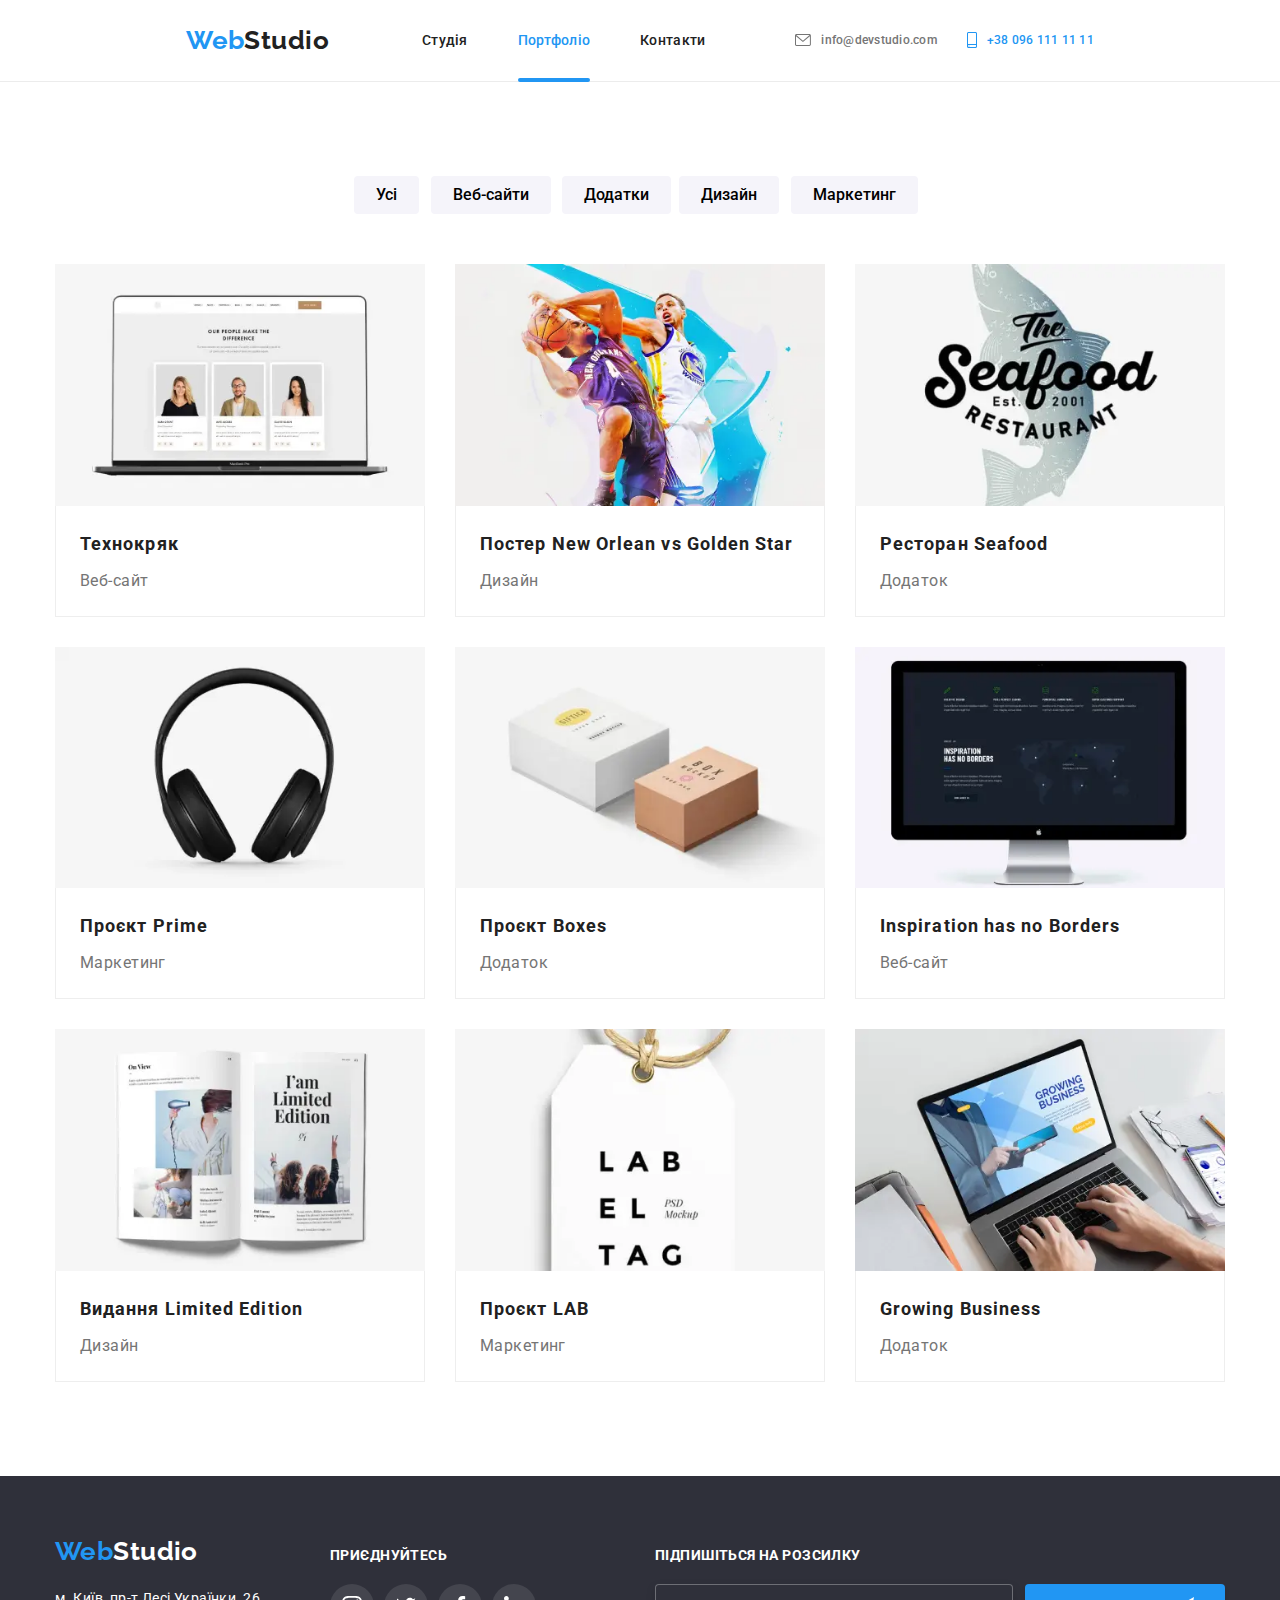
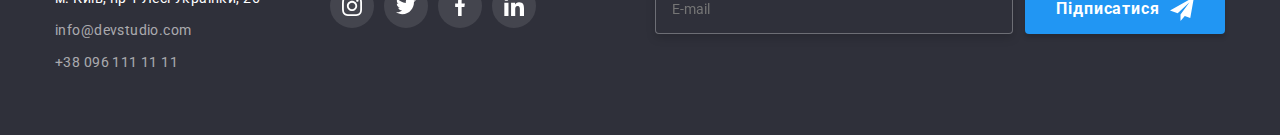
==== commit 2397a5c5: "home-work" ====
--- a/portfolio.html
+++ b/portfolio.html
@@ -20,6 +20,7 @@
                 <button type="button" class="menu-button is-open" aria-expanded="false" aria-controls="menu-conteiner"
                     data-menu-button>
                     <svg class="" width="24" height="16" aria-label="Перемикач мобільного меню">
+
                         <use class="icon-close" href="./imeges/icons.svg#icon-close"></use>
                         <use class="icon-menu" href="./imeges/icons.svg#icon-menu"></use>
                     </svg>
@@ -34,8 +35,10 @@
                             </li>
                             <li class="contacts__item"><a href="" class="contacts__link">Контакти</a></li>
                         </ul>
-                        <div class="contacts-icon-mobile">
-                            <ul class="contacts-icon">
+</nav>
+
+                        
+                            <ul class="contacts-icon-mobile">
                                 <li class="contacts-icon__item">
                                     <a href="tel:+380961111111" class="contacts-icon__tel">+38 096 111 11 11</a>
                                 </li>
@@ -44,9 +47,9 @@
                                         class="contacts-icon__mail">info@devstudio.com</a>
                                 </li>
                             </ul>
-                        </div>
-                        <div class="contacts-icon-tablet">
-                            <ul class="contacts-icon">
+                       
+                        
+                            <ul class="contacts-icon-tablet">
 
                                 <li class="contacts-icon__item">
 
@@ -66,7 +69,7 @@
                                         +38 096 111 11 11</a>
                                 </li>
                             </ul>
-                        </div>
+                        
 
                     </div>
                     <ul class="social-menu">
@@ -94,10 +97,11 @@
                         </li>
                     </ul>
                 </div>
-            </nav>
+           
         </div>
     </div>
 </header>
+
 
 <!-- Портфоліо -->
 <main class="portfolio-main">
@@ -124,6 +128,7 @@
             <a class="portfolio-project__link" href="">
                 <div class="product">
            <picture>
+            <source srcset="./imeges/project1-1x.webp, ./imeges/project1-2x.webp" type="image/webp">
              <img srcset="./imeges/project(1).jpg 1x,
              ./imeges/project1-2x.jpg 2x"
              class="product__img" src="./imeges/project(1).jpg" alt="на экране компьютера фото троих людей" width="370">
@@ -147,6 +152,7 @@
         <a class="portfolio-project__link" href="">
             <div class="product">
         <picture>
+        <source srcset="./imeges/project2-1x.webp, ./imeges/project2-2x.webp" type="image/webp">
           <img srcset="./imeges/project(2).jpg 1x,
           ./imeges/project2-2x.jpg 2x"
            class="product__img" src="./imeges/project(2).jpg" alt="два парня играют в баскетбол" width="370">
@@ -169,6 +175,7 @@
          <a class="portfolio-project__link" href="">
           <div class="product">
         <picture>
+            <source srcset="./imeges/project3-1x.webp, ./imeges/project3-2x.webp" type="image/webp">
             <img srcset="./imeges/project(3).jpg 1x,
             ./imeges/project3-2x.jpg 2x" 
             class="product__img" src="./imeges/project(3).jpg" alt="лого ресторана the seabood" width="370">
@@ -191,6 +198,7 @@
             <a class="portfolio-project__link" href="">
             <div class="product">
         <picture>
+            <source srcset="./imeges/project4-1x.webp, ./imeges/project4-2x.webp" type="image/webp">
             <img srcset="./imeges/project(4).jpg 1x,
             ./imeges/project4-2x.jpg 2x"
              class="product__img" src="./imeges/project(4).jpg" alt="наушники черного цвета" width="370">
@@ -213,6 +221,7 @@
             <a class="portfolio-project__link" href="">
             <div class="product">
         <picture>
+            <source srcset="./imeges/project5-1x.webp, ./imeges/project5-2x.webp" type="image/webp">
             <img srcset="./imeges/project(5).jpg 1x,
             ./imeges/project5-2x.jpg 2x"
              class="product__img" src="./imeges/project(5).jpg" alt="коробка белого цвета и коробка бежевого цвета" width="370">
@@ -235,6 +244,7 @@
             <a class="portfolio-project__link" href="">
                 <div class="product">
         <picture>
+            <source srcset="./imeges/project6-1x.webp, ./imeges/project6-2x.webp" type="image/webp">
             <img srcset="./imeges/project(6).jpg 1x,
             ./imeges/project6-2x.jpg 2x"
              class="product__img" src="./imeges/project(6).jpg" alt="экран ноутбука с изображением части карты страны" width="370">
@@ -257,6 +267,7 @@
         <a class="portfolio-project__link" href="">
             <div class="product">
           <picture>
+            <source srcset="./imeges/project7-1x.webp, ./imeges/project7-2x.webp" type="image/webp">
             <img srcset="./imeges/project(7).jpg 1x,
             ./imeges/project7-2x.jpg 2x"
              class="product__img" src="./imeges/project(7).jpg" alt="открытая книга на первой странице которой девушка с феном в руке на второй две девушки" width="370">
@@ -279,6 +290,7 @@
         <a class="portfolio-project__link" href="">
             <div class="product">
         <picture>
+            <source srcset="./imeges/project8-1x.webp, ./imeges/project8-2x.webp" type="image/webp">
              <img srcset="./imeges/project(8).jpg 1x,
              ./imeges/project8-2x.jpg 2x"
               class="product__img" src="./imeges/project(8).jpg" alt="белая бирка с надписью labeltag" width="370">
@@ -301,6 +313,7 @@
             <a class="portfolio-project__link" href="">
                 <div class="product">
       <picture>
+        <source srcset="./imeges/project9-1x.webp, ./imeges/project9-2x.webp" type="image/webp">
             <img srcset="./imeges/prpject(9).jpg 1x,
             ./imeges/project9-2x.jpg 2x"
              class="product__img" src="./imeges/prpject(9).jpg" alt="руки работающие на клавеатуре ноутбука" width="370" >
--- a/css/main.min.css
+++ b/css/main.min.css
@@ -1 +1 @@
-html{-webkit-box-sizing:border-box;box-sizing:border-box}*,*::before,*::after{-webkit-box-sizing:inherit;box-sizing:inherit}body{font-family:"Roboto",sans-serif;font-size:14px;letter-spacing:.03em;color:#212121;background-color:#fff}a{text-decoration:none}ul{list-style:none;padding:0px;margin:0px}h1,h2,h3,h4,h5,h6,p{margin:0px}img{display:block;max-width:100%;height:auto}.footer-button,.footer-icon__link,.footer-icon,.logo-clients__link,.icon-teams__link,.icon-teams,.benefit,.social-menu__link,.menu-button,.conteiner.main-nav,.page-header__nav{display:-webkit-box;display:-ms-flexbox;display:flex;-webkit-box-pack:center;-ms-flex-pack:center;justify-content:center;-webkit-box-align:center;-ms-flex-align:center;align-items:center}.cart-product__text,.product__img{margin-top:0px;margin-bottom:0px}.div-overlay,.backdrop{top:0%;left:0%;width:100%;height:100%}.overlay__text,.foun__text,.modal__iconClose{position:absolute;top:50%;left:50%;-webkit-transform:translate(-50%, -50%);transform:translate(-50%, -50%)}.conteiner{margin-left:auto;margin-right:auto;padding-left:15px;padding-right:15px}@media screen and (min-width: 480px){.conteiner{width:480px}}@media screen and (min-width: 768px){.conteiner{width:768px}}@media screen and (min-width: 1200px){.conteiner{width:1200px}}.page-header{position:relative}@media screen and (max-width: 767px){.page-header__nav{min-height:60px;min-width:480px}}@media screen and (min-width: 768px){.logo{margin-right:88px}}.menu-button .icon-close{display:none}.menu-button.is-open .icon-close{display:block}.menu-button.is-open .icon-menu{display:none}.menu-button{display:-webkit-box;display:-ms-flexbox;display:flex;-webkit-box-pack:center;-ms-flex-pack:center;justify-content:center;-webkit-box-align:center;-ms-flex-align:center;align-items:center;margin-right:23px;margin-left:270px;padding:0px;width:40px;height:40px;border:none;background-color:rgba(0,0,0,0);cursor:pointer}.menu-button:hover,.menu-button:focus{fill:#2196f3}@media screen and (min-width: 768px){.menu-button{display:none}}@media screen and (max-width: 767px){.menu-conteiner{position:absolute;cursor:pointer;width:480px;height:796px;background-color:#fff;text-align:center;padding:48px 40px;display:none;top:100%;left:0px;width:100%}.menu-conteiner.is-open{display:block}}.icon-close:hover,.icon-close:focus{fill:#2196f3}.logo{color:#2196f3;font-family:"Raleway",sans-serif;font-weight:700;font-size:26px;line-height:1.19;cursor:pointer}.logo__text{color:#212121}.contacts,.contacts-icon{display:block;text-align:start}@media screen and (min-width: 768px){.contacts,.contacts-icon{color:#2196f3}}@media screen and (max-width: 767px){.contacts__item{margin-bottom:32px}}@media screen and (min-width: 768px){.contacts__item{margin-right:50px}.contacts__item:last-child{margin-right:0px}}.contacts__link.current{position:relative;display:block;color:#2196f3}@media screen and (min-width: 768px){.contacts__link.current{display:inline;font-size:14px;line-height:1.14}}.contacts__link{font-weight:500;font-size:40px;line-height:1.17;letter-spacing:.02em;cursor:pointer;color:#212121;-webkit-transition:color 250ms cubic-bezier(0.4, 0, 0.2, 1);transition:color 250ms cubic-bezier(0.4, 0, 0.2, 1)}.contacts__link:hover,.contacts__link:focus{color:#2196f3}@media screen and (min-width: 768px){.contacts__link{font-size:14px;line-height:1.14}}@media screen and (min-width: 768px){.page-header{border-bottom:1px solid #ececec}}@media screen and (min-width: 768px){.logo-tablet{display:-webkit-box;display:-ms-flexbox;display:flex}}@media screen and (min-width: 1200px){.logo{display:block;margin-right:93px}}@media screen and (min-width: 768px){.header-tablet{display:-webkit-box;display:-ms-flexbox;display:flex}}@media screen and (min-width: 1200px){.contacts-icon-tablet{display:-webkit-box;display:-ms-flexbox;display:flex;margin-left:auto}}@media screen and (min-width: 1200px){.contacts-icon{display:-webkit-box;display:-ms-flexbox;display:flex;margin-bottom:0px}}@media screen and (min-width: 768px){.contacts{display:-webkit-box;display:-ms-flexbox;display:flex;-webkit-box-pack:center;-ms-flex-pack:center;justify-content:center;-webkit-box-align:center;-ms-flex-align:center;align-items:center;padding-top:32px;padding-bottom:32px}}@media screen and (min-width: 768px){.contacts-icon__mail,.contacts-icon__tel{margin-left:auto}}@media screen and (min-width: 1200px){.contacts-icon__mail .contacts-icon__mail,.contacts-icon__tel .contacts-icon__mail{margin:0px}}@media screen and (min-width: 768px){.contacts-icon-mobile{display:none}}@media screen and (max-width: 767px){.contacts-icon-tablet{display:none}}@media screen and (min-width: 768px){.contacts-icon-tablet{display:-webkit-box;display:-ms-flexbox;display:flex;-webkit-box-align:center;-ms-flex-align:center;align-items:center;margin-left:90px}}@media screen and (max-width: 767px){.contacts-icon__item{margin-bottom:32px}.contacts-icon__item:last-child{margin-bottom:64px}}@media screen and (min-width: 768px){.contacts-icon__item{margin-bottom:10px}.contacts-icon__item:last-child{margin-bottom:0px}}@media screen and (min-width: 1200px){.contacts-icon__item{margin-bottom:0px}}.contacts-icon__mail,.contacts-icon__tel{font-weight:500;letter-spacing:.02em}@media screen and (max-width: 767px){.contacts-icon__mail,.contacts-icon__tel{display:block;justify-self:start}}@media screen and (min-width: 768px){.contacts-icon__mail,.contacts-icon__tel{display:-webkit-box;display:-ms-flexbox;display:flex;-webkit-box-pack:center;-ms-flex-pack:center;justify-content:center;-webkit-box-align:center;-ms-flex-align:center;align-items:center;line-height:1.16;color:#757575;-webkit-transition:color 250ms cubic-bezier(0.4, 0, 0.2, 1);transition:color 250ms cubic-bezier(0.4, 0, 0.2, 1)}.contacts-icon__mail:hover,.contacts-icon__mail:focus,.contacts-icon__tel:hover,.contacts-icon__tel:focus{color:#2196f3}}@media screen and (min-width: 480px){.contacts-icon__tel{color:#2196f3;font-size:34px;line-height:1.17}}@media screen and (min-width: 768px){.contacts-icon__tel{display:-webkit-inline-box;display:-ms-inline-flexbox;display:inline-flex;justify-self:start;font-size:12px}.contacts-icon__tel:hover,.contacts-icon__tel:focus{color:#2196f3;fill:#2196f3}}@media screen and (min-width: 1200px){.contacts-icon__tel{padding-top:32px;padding-bottom:32px;margin-left:30px}}@media screen and (min-width: 480px){.contacts-icon__mail{font-size:24px;line-height:1.16;color:#757575}}@media screen and (min-width: 768px){.contacts-icon__mail{font-size:12px;margin-bottom:10px}.contacts-icon__mail:hover,.contacts-icon__mail:focus{color:#2196f3;fill:#2196f3}}@media screen and (min-width: 1200px){.contacts-icon__mail{margin-bottom:0px;margin-left:auto;padding-top:32px;padding-bottom:32px}}.contacts-icon__envelope,.contacts-icon__smartphone{fill:#757575;display:inline-block;-webkit-transition:fill 250ms cubic-bezier(0.4, 0, 0.2, 1);transition:fill 250ms cubic-bezier(0.4, 0, 0.2, 1)}.contacts-icon__envelope:hover,.contacts-icon__envelope:focus,.contacts-icon__smartphone:hover,.contacts-icon__smartphone:focus{fill:#2196f3}@media screen and (min-width: 768px){.contacts-icon__envelope,.contacts-icon__smartphone{margin-right:8px}}@media screen and (min-width: 1200px){.contacts-icon__envelope,.contacts-icon__smartphone{margin-right:10px}}.social-menu{display:-webkit-box;display:-ms-flexbox;display:flex;text-align:start}@media screen and (min-width: 768px){.social-menu{display:none}}.social-menu__item{margin-right:0px}.social-menu__link{font-weight:500;font-size:18px;line-height:1.22;letter-spacing:.02em;color:#2196f3}.social-menu__icon{border:1px solid rgba(33,33,33,.2);-webkit-transform:rotate(90deg);transform:rotate(90deg)}@media screen and (min-width: 768px){.contacts__link.current::after{content:"";display:block;width:100%;height:4px;background-color:#2196f3;border-radius:2px;left:0px;top:46px;position:absolute}}@media screen and (min-width: 480px){.section{padding-top:60px;padding-bottom:60px}}@media screen and (min-width: 1200px){.section{padding-top:94px;padding-bottom:94px}}@media screen and (min-width: 1200px){.over-work{padding-top:0px}}.section-main{background-color:#2f303a;padding-bottom:118px;padding-top:118px;text-align:center}@media screen and (min-width: 480px){.section-main{max-width:1600px;height:400px;background-image:url(/imeges/Header-mobile.jpg);margin-right:auto;margin-left:auto;background-position:center;background-repeat:no-repeat;background-image:-webkit-gradient(linear, left top, right top, from(rgba(47, 48, 58, 0.4)), to(rgba(47, 48, 58, 0.4))),url(/imeges/Header-mobile.jpg);background-image:linear-gradient(to right, rgba(47, 48, 58, 0.4), rgba(47, 48, 58, 0.4)),url(/imeges/Header-mobile.jpg);background-size:cover}}@media screen and (-webkit-min-device-pixel-ratio: 2),(-webkit-min-device-pixel-ratio: 2),(min-resolution: 2dppx){.section-main{background-image:url(/imeges/Header-mobile2x.jpg);background-image:-webkit-gradient(linear, left top, right top, from(rgba(47, 48, 58, 0.4)), to(rgba(47, 48, 58, 0.4))),url(/imeges/Header-mobile2x.jpg);background-image:linear-gradient(to right, rgba(47, 48, 58, 0.4), rgba(47, 48, 58, 0.4)),url(/imeges/Header-mobile2x.jpg)}}@media screen and (min-width: 768px){.section-main{background-image:url(/imeges/Header-tablet.jpg);background-image:-webkit-gradient(linear, left top, right top, from(rgba(47, 48, 58, 0.4)), to(rgba(47, 48, 58, 0.4))),url(/imeges/Header-tablet2x.jpg);background-image:linear-gradient(to right, rgba(47, 48, 58, 0.4), rgba(47, 48, 58, 0.4)),url(/imeges/Header-tablet2x.jpg)}}@media screen and (-webkit-min-device-pixel-ratio: 2),(-webkit-min-device-pixel-ratio: 2),(min-resolution: 2dppx){.section-main{background-image:url(/imeges/Header-tablet2x.jpg);background-image:-webkit-gradient(linear, left top, right top, from(rgba(47, 48, 58, 0.4)), to(rgba(47, 48, 58, 0.4))),url(/imeges/Header-tablet2x.jpg);background-image:linear-gradient(to right, rgba(47, 48, 58, 0.4), rgba(47, 48, 58, 0.4)),url(/imeges/Header-tablet2x.jpg)}}@media screen and (min-width: 1200px){.section-main{height:600px;padding-bottom:200px;padding-top:200px;background-image:url(/imeges/img.jpg);background-image:-webkit-gradient(linear, left top, right top, from(rgba(47, 48, 58, 0.4)), to(rgba(47, 48, 58, 0.4))),url(/imeges/img.jpg);background-image:linear-gradient(to right, rgba(47, 48, 58, 0.4), rgba(47, 48, 58, 0.4)),url(/imeges/img.jpg)}}@media screen and (-webkit-min-device-pixel-ratio: 2),(-webkit-min-device-pixel-ratio: 2),(min-resolution: 2dppx){.section-main{background-image:url(/imeges/Img2x.jpg);background-image:-webkit-gradient(linear, left top, right top, from(rgba(47, 48, 58, 0.4)), to(rgba(47, 48, 58, 0.4))),url(/imeges/Img2x.jpg);background-image:linear-gradient(to right, rgba(47, 48, 58, 0.4), rgba(47, 48, 58, 0.4)),url(/imeges/Img2x.jpg)}}@media screen and (min-width: 480px){.section-main__titel{color:#fff;font-weight:900;font-size:26px;line-height:1.16;text-align:center;letter-spacing:.06em;text-transform:uppercase;margin:0px auto;margin-bottom:30px}}@media screen and (min-width: 768px){.section-main__titel{width:360px}}@media screen and (min-width: 1200px){.section-main__titel{font-size:44px;line-height:1.36;width:696px}}.section-main__button{color:#fff;background-color:#2196f3;font-weight:700;font-size:16px;line-height:1.88;display:-webkit-box;display:-ms-flexbox;display:flex;-webkit-box-pack:center;-ms-flex-pack:center;justify-content:center;-webkit-box-align:center;-ms-flex-align:center;align-items:center;cursor:pointer;border-radius:4px;border:none;margin:0px auto;padding:10px 32px 10px 32px;letter-spacing:.06em;-webkit-transition:background-color 250ms cubic-bezier(0.4, 0, 0.2, 1);transition:background-color 250ms cubic-bezier(0.4, 0, 0.2, 1)}.section-main__button:hover,.section-main__button:focus{background-color:#188ce8}.backdrop{z-index:1;position:fixed;background-color:rgba(0,0,0,.2);opacity:1;visibility:visible;-webkit-transition:opacity 250ms cubic-bezier(0.4, 0, 0.2, 1),visibility 250ms cubic-bezier(0.4, 0, 0.2, 1);transition:opacity 250ms cubic-bezier(0.4, 0, 0.2, 1),visibility 250ms cubic-bezier(0.4, 0, 0.2, 1);overflow-y:scroll}.backdrop.is-hidden{visibility:hidden;opacity:0;pointer-events:none}@media screen and (min-width: 480px){.modal{position:absolute;top:50%;left:50%;-webkit-transform:translate(-50%, -50%);transform:translate(-50%, -50%);min-width:450px;min-height:609px;border-radius:4px;background-color:#fff;-webkit-box-shadow:0px 1px 3px rgba(0,0,0,.12),0px 1px 1px rgba(0,0,0,.14),0px 2px 1px rgba(0,0,0,.2);box-shadow:0px 1px 3px rgba(0,0,0,.12),0px 1px 1px rgba(0,0,0,.14),0px 2px 1px rgba(0,0,0,.2);padding:40px}}@media screen and (min-width: 1200px){.modal{min-width:528px;min-height:581px}}.modal__button{position:absolute;width:30px;height:30px;border-radius:50%;top:0px;right:0px;background-color:#fff;border:1px solid rgba(0,0,0,.1);margin:8px 8px auto auto;cursor:pointer;-webkit-transition:fill 250ms cubic-bezier(0.4, 0, 0.2, 1);transition:fill 250ms cubic-bezier(0.4, 0, 0.2, 1)}.modal__button:hover,.modal__button:focus{fill:#2196f3}@media screen and (min-width: 480px){.modal__paragraph{width:370px;height:60px;margin-bottom:12px;display:inline-block;margin-right:0px;font-weight:700;font-size:20px;line-height:1.5;text-align:center;letter-spacing:.03em;color:#212121}}@media screen and (min-width: 1200px){.modal__paragraph{width:448px;height:23px}}@media screen and (min-width: 480px){.modal__label{display:-webkit-box;display:-ms-flexbox;display:flex;-webkit-box-orient:vertical;-webkit-box-direction:normal;-ms-flex-direction:column;flex-direction:column;text-align:left;position:relative;margin:0px;font-weight:400;font-size:12px;line-height:1.16;letter-spacing:.01em;color:#757575}}@media screen and (min-width: 480px){.modal__input{padding:auto;padding-left:42px;margin-top:4px;margin-bottom:10px;-webkit-box-sizing:border-box;box-sizing:border-box;width:370px;height:40px;border:1px solid rgba(33,33,33,.2);border-radius:4px;cursor:pointer;-webkit-transition:border-color 250ms cubic-bezier(0.4, 0, 0.2, 1);transition:border-color 250ms cubic-bezier(0.4, 0, 0.2, 1);-webkit-transition:fill 250ms cubic-bezier(0.4, 0, 0.2, 1);transition:fill 250ms cubic-bezier(0.4, 0, 0.2, 1)}.modal__input:focus{border-color:#2196f3;outline:none !important}.modal__input:focus+.modal__icon{fill:#2196f3}}@media screen and (min-width: 1200px){.modal__input{width:448px}}@media screen and (min-width: 480px){.modal__icon{position:absolute;padding:11px auto 11px 12px;top:53%;left:13px;-webkit-transform:translateY(-50%);transform:translateY(-50%);cursor:pointer}}@media screen and (min-width: 1200px){.modal__icon{top:50%;left:15px}}@media screen and (min-width: 480px){.modal__comment{resize:none;width:370px;height:120px;border:1px solid rgba(33,33,33,.2);border-radius:4px;padding:12px 16px;margin-bottom:20px;margin-top:4px;font-weight:400;font-size:12px;line-height:1.16;letter-spacing:.01em;color:rgba(117,117,117,.5);cursor:pointer;-webkit-transition:border-color 250ms cubic-bezier(0.4, 0, 0.2, 1);transition:border-color 250ms cubic-bezier(0.4, 0, 0.2, 1)}.modal__comment:focus{border-color:#188ce8;outline:none !important}}@media screen and (min-width: 1200px){.modal__comment{width:448px}}@media screen and (min-width: 480px){.modal__labelCheckbox{display:-webkit-box;display:-ms-flexbox;display:flex;-webkit-box-pack:center;-ms-flex-pack:center;justify-content:center;-webkit-box-align:center;-ms-flex-align:center;align-items:center;margin-bottom:31px;font-weight:400;font-size:12px;line-height:1.14;letter-spacing:.03em;color:#757575;cursor:pointer}}@media screen and (min-width: 1200px){.modal__labelCheckbox{font-size:14px;line-height:1.71;margin-bottom:30px}}.modal__inputCheckbox{appearance:none;-moz-appearance:none;-webkit-appearance:none;position:absolute}.modal__inputCheckbox:checked+.modal__iconCheckbox{background-origin:border-box;background-image:url(../imeges/icon\ check\ \(2\).svg);background-size:contain;background-color:#2196f3;border-color:#2196f3}.modal__iconCheckbox{display:inline-block;border-radius:2px;margin-right:8px}.modal__link{color:#2196f3;text-decoration:underline;margin-left:4px}.modal__submit{width:200px;height:50px;background-color:#2196f3;-webkit-box-shadow:0px 4px 4px rgba(0,0,0,.15);box-shadow:0px 4px 4px rgba(0,0,0,.15);border-radius:4px;border:#2196f3;font-weight:700;font-size:16px;line-height:1.88;letter-spacing:.06em;color:#fff;cursor:pointer;-webkit-transition:background-color 250ms cubic-bezier(0.4, 0, 0.2, 1);transition:background-color 250ms cubic-bezier(0.4, 0, 0.2, 1)}.modal__submit:hover,.modal__submit:focus{background-color:#188ce8}@media screen and (min-width: 768px){.features{display:-webkit-inline-box;display:-ms-inline-flexbox;display:inline-flex}}.features__item{width:450px;margin-right:0px;margin-top:0px;margin-bottom:0px}@media screen and (min-width: 768px){.features__item{width:354px}}@media screen and (min-width: 1200px){.features__item{width:270px}}@media screen and (min-width: 1200px){.features__item:nth-child(4){margin-right:0px;padding-left:0px;padding-right:0px}}.features__title{font-size:14px;font-weight:700;line-height:1.14;text-transform:uppercase;margin-top:0px;margin-bottom:10px;text-align:center}@media screen and (min-width: 768px){.features__title{text-align:start}}.features__post{color:#757575;font-weight:400;line-height:1.71;margin-top:0px}@media screen and (min-width: 768px){.div-benefit{display:-webkit-box;display:-ms-flexbox;display:flex;-ms-flex-wrap:wrap;flex-wrap:wrap}}@media screen and (min-width: 480px){.benefit-mobile{margin-bottom:30px}}@media screen and (min-width: 768px){.benefit-mobile{margin-right:30px}}@media screen and (min-width: 1200px){.benefit-mobile{margin-bottom:0px}}@media screen and (min-width: 480px){.benefit-mobile:last-child{margin-bottom:0px}}@media screen and (min-width: 768px){.benefit-mobile:nth-child(n+3){margin-bottom:0px}}@media screen and (min-width: 768px){.benefit-mobile:nth-child(2n){margin-right:0px}}@media screen and (min-width: 1200px){.benefit-mobile:nth-child(2){margin-right:30px}}.benefit{width:450px;height:120px;background-color:#f5f4fa;border-radius:4px;margin-right:0px;margin-bottom:30px}@media screen and (min-width: 768px){.benefit{width:354px}}@media screen and (min-width: 1200px){.benefit{width:270px}}@media screen and (max-width: 320px){.over-work{display:none}}@media screen and (max-width: 1199px){.over-work{display:none}}@media screen and (min-width: 1200px){.over-work{padding-top:0px}}.conteiner__title{margin-bottom:50px;text-align:center;-webkit-box-align:center;-ms-flex-align:center;align-items:center;font-weight:700;font-size:36px;line-height:1.16}.gallery{display:-webkit-box;display:-ms-flexbox;display:flex}.gallery-foto{display:block;width:370px;margin-right:30px;margin-bottom:0px}.gallery-foto:nth-child(3){margin-right:0px;padding-right:0px}.foto{position:relative}.foun{position:absolute;bottom:0px;width:370px;height:70px;background-color:rgba(47,48,58,.8);color:#fff;font-weight:700;font-size:14px;line-height:1.14;text-align:center;letter-spacing:.03em;text-transform:uppercase}.comand{background-color:#f5f4fa;-webkit-box-align:center;-ms-flex-align:center;align-items:center}.conteiner__title{font-weight:700;font-size:28px;line-height:1.17;text-align:center;letter-spacing:.03em;color:#212121;margin-bottom:30px}@media screen and (min-width: 768px){.our-team{display:-webkit-box;display:-ms-flexbox;display:flex;-ms-flex-wrap:wrap;flex-wrap:wrap}}.our-team__item{background-color:#fff;border-radius:0px 0px 4px 4px}@media screen and (min-width: 480px){.our-team__item{margin-bottom:30px}}@media screen and (min-width: 768px){.our-team__item{margin-right:30px}}@media screen and (min-width: 1200px){.our-team__item{margin-bottom:0px}}@media screen and (min-width: 480px){.our-team__item:last-child{margin-bottom:0px}}@media screen and (min-width: 768px){.our-team__item:nth-child(n+3){margin-bottom:0px}}@media screen and (min-width: 768px){.our-team__item:nth-child(2n){margin-right:0px}}@media screen and (min-width: 1200px){.our-team__item:nth-child(2){margin-right:30px}}.our-team__foto{margin-bottom:30px}@media screen and (min-width: 480px){.our-team__foto{width:450px}}@media screen and (min-width: 768px){.our-team__foto{width:354px}}@media screen and (min-width: 1200px){.our-team__foto{width:270px}}.our-team__name{font-weight:500;font-size:16px;line-height:1.18;text-align:center;margin-bottom:10px}.our-team__specialty{color:#757575;font-size:16px;line-height:1.18;text-align:center;margin-bottom:16px}.our-team__item{-webkit-box-shadow:0px 1px 3px rgba(0,0,0,.12),0px 1px 1px rgba(0,0,0,.14),0px 2px 1px rgba(0,0,0,.2);box-shadow:0px 1px 3px rgba(0,0,0,.12),0px 1px 1px rgba(0,0,0,.14),0px 2px 1px rgba(0,0,0,.2)}.icon-teams{padding-bottom:24px}.icon-teams__item{width:44px;height:44px;margin-right:10px}.icon-teams__link{fill:#afb1b8;width:100%;height:100%;border-radius:50%;-webkit-transition:fill 250ms cubic-bezier(0.4, 0, 0.2, 1),background-color 250ms cubic-bezier(0.4, 0, 0.2, 1);transition:fill 250ms cubic-bezier(0.4, 0, 0.2, 1),background-color 250ms cubic-bezier(0.4, 0, 0.2, 1)}.icon-teams__link:nth-child(4){margin-right:0px}.icon-teams__link:hover,.icon-teams__link:focus{fill:#fff;background-color:#2196f3}.icon-teams__icon{margin-right:0px}@media screen and (min-width: 480px){.logo-clients{display:-webkit-box;display:-ms-flexbox;display:flex;-ms-flex-wrap:wrap;flex-wrap:wrap;cursor:pointer}}@media screen and (min-width: 480px){.logo-clients__item{width:210px;height:92px;margin-right:30px;margin-bottom:30px}}@media screen and (min-width: 768px){.logo-clients__item{width:226px}}@media screen and (min-width: 1200px){.logo-clients__item{margin-bottom:0px;width:170px}}@media screen and (min-width: 480px){.logo-clients__item:nth-child(2n){margin-right:0px}}@media screen and (min-width: 480px){.logo-clients__item:nth-child(n+5){margin-bottom:0px}}@media screen and (min-width: 768px){.logo-clients__item:nth-child(2n){margin-right:30px}}@media screen and (min-width: 768px){.logo-clients__item:nth-child(3n){margin-right:0px}}@media screen and (min-width: 768px){.logo-clients__item:nth-child(n+4){margin-bottom:0px}}@media screen and (min-width: 1200px){.logo-clients__item:nth-child(3){margin-right:30px}}.logo-clients__link{width:100%;height:100%;fill:#afb1b8;border:1px solid #afb1b8;border-radius:4px;-webkit-transition:fill 250ms cubic-bezier(0.4, 0, 0.2, 1);transition:fill 250ms cubic-bezier(0.4, 0, 0.2, 1)}.logo-clients__link:hover,.logo-clients__link:focus{fill:#2196f3;border:1px solid #2196f3}.logo-clients__icon{fill:#afb1b8;-webkit-transition:fill 250ms cubic-bezier(0.4, 0, 0.2, 1);transition:fill 250ms cubic-bezier(0.4, 0, 0.2, 1)}.logo-clients__icon:hover,.logo-clients__icon:focus{fill:#2196f3}.footer{color:#fff;background-color:#2f303a;margin:0px;padding-top:60px;padding-bottom:60px}@media screen and (min-width: 1200px){.box-footer{display:-webkit-box;display:-ms-flexbox;display:flex}}@media screen and (min-width: 768px){.footer-tablet{display:-webkit-box;display:-ms-flexbox;display:flex}}.logo.footer-box__logo{display:block;margin-bottom:20px;color:#2196f3;text-align:center}@media screen and (min-width: 768px){.logo.footer-box__logo{margin-right:0px}}@media screen and (min-width: 1200px){.logo.footer-box__logo{text-align:start}}.logo__studio{margin-bottom:20px;margin-right:0px;color:#fff}.list-footer{display:block;margin-top:0px;margin-bottom:0px;padding:0px;font-weight:400;line-height:1.71;font-style:normal}.list-footer__item{display:block;text-align:center;margin-bottom:8px}.list-footer__item:nth-child(3n){margin-bottom:60px}@media screen and (min-width: 1200px){.list-footer__item{text-align:start}}@media screen and (min-width: 1200px){.list-footer__item:nth-child(3n){margin-bottom:0px}}.list-footer__address{color:#fff}.list-footer__link{color:rgba(255,255,255,.6)}.footer-boxLink__paragraph,.footer-boxForm__paragraph{display:block;text-align:center;font-size:14px;line-height:1.14;letter-spacing:.03em;text-transform:uppercase;font-weight:700;margin-bottom:20px}@media screen and (min-width: 1200px){.footer-boxLink__paragraph,.footer-boxForm__paragraph{text-align:start}}@media screen and (min-width: 1200px){.footer-box{margin-right:70px}}.footer-boxLink{margin-left:auto}.footer-icon{margin-bottom:60px}@media screen and (min-width: 768px){.footer-icon{margin-bottom:0px}}.footer-icon__item{width:44px;height:44px;margin-right:10px}.footer-icon__item:nth-child(4){margin-right:0px}.footer-icon__link{width:100%;height:100%;border-radius:50%;fill:#fff;background-color:rgba(255,255,255,.1);-webkit-transition:background-color 250ms cubic-bezier(0.4, 0, 0.2, 1);transition:background-color 250ms cubic-bezier(0.4, 0, 0.2, 1)}.footer-icon__link:hover,.footer-icon__link:focus{background-color:#2196f3;border-radius:50%}.footer-boxForm{margin-left:auto}.footer-form{display:block;-webkit-box-pack:center;-ms-flex-pack:center;justify-content:center}@media screen and (min-width: 1200px){.footer-form{display:-webkit-box;display:-ms-flexbox;display:flex}}.footer-form__input{-webkit-box-sizing:border-box;box-sizing:border-box;width:450px;height:50px;border:1px solid rgba(255,255,255,.3);-webkit-filter:drop-shadow(0px 4px 4px rgba(0, 0, 0, 0.15));filter:drop-shadow(0px 4px 4px rgba(0, 0, 0, 0.15));border-radius:4px;padding:15px 295px 15px 16px;background-color:#2f303a;color:#fff;margin-bottom:20px}@media screen and (min-width: 768px){.footer-form__input{display:block;margin-right:auto;margin-left:auto}}@media screen and (min-width: 1200px){.footer-form__input{width:358px;margin-bottom:0px}}.footer-button{margin:auto;width:200px;height:50px;background:#2196f3;color:#fff;-webkit-box-shadow:0px 4px 4px rgba(0,0,0,.15);box-shadow:0px 4px 4px rgba(0,0,0,.15);border-radius:4px;border:#2196f3;font-weight:700;font-size:16px;line-height:1.87;letter-spacing:.06em;cursor:pointer;-webkit-transition:background-color 250ms cubic-bezier(0.4, 0, 0.2, 1);transition:background-color 250ms cubic-bezier(0.4, 0, 0.2, 1)}.footer-button:hover,.footer-button:focus{background-color:#188ce8}@media screen and (min-width: 1200px){.footer-button{margin-top:0px;margin-left:12px}}.footer-button__icon{margin-left:10px}@media screen and (min-width: 768px){.portfolio-decktop{display:-webkit-box;display:-ms-flexbox;display:flex;-webkit-box-pack:center;-ms-flex-pack:center;justify-content:center;-webkit-box-align:center;-ms-flex-align:center;align-items:center;margin-bottom:30px}}@media screen and (min-width: 1200px){.portfolio-decktop{margin-bottom:50px}}.portfolio-button{margin-top:0px;padding:0px}@media screen and (min-width: 480px){.portfolio-button{margin-bottom:15px}}@media screen and (min-width: 768px){.portfolio-button{margin-right:8px;margin-bottom:0px}}.portfolio-button__item{display:inline-block;margin-top:0px;margin-bottom:0px;padding-bottom:0px}.portfolio-button__item+.portfolio-button__item{margin-left:8px}.portfolio-button__item{-webkit-transition:-webkit-box-shadow 250ms cubic-bezier(0.4, 0, 0.2, 1);transition:-webkit-box-shadow 250ms cubic-bezier(0.4, 0, 0.2, 1);transition:box-shadow 250ms cubic-bezier(0.4, 0, 0.2, 1);transition:box-shadow 250ms cubic-bezier(0.4, 0, 0.2, 1), -webkit-box-shadow 250ms cubic-bezier(0.4, 0, 0.2, 1)}.portfolio-button__item:hover,.portfolio-button__item:focus{-webkit-box-shadow:0px 3px 1px rgba(0,0,0,.1),0px 1px 2px rgba(0,0,0,.08),0px 2px 2px rgba(0,0,0,.12);box-shadow:0px 3px 1px rgba(0,0,0,.1),0px 1px 2px rgba(0,0,0,.08),0px 2px 2px rgba(0,0,0,.12)}.portfolio-button__name{padding:6px 22px;border:none;border-radius:4px;background-color:#f5f4fa;font-weight:500;font-size:16px;line-height:1.62;text-align:center;cursor:pointer;-webkit-transition:color 250ms cubic-bezier(0.4, 0, 0.2, 1),background-color 250ms cubic-bezier(0.4, 0, 0.2, 1);transition:color 250ms cubic-bezier(0.4, 0, 0.2, 1),background-color 250ms cubic-bezier(0.4, 0, 0.2, 1)}.portfolio-button__name:hover,.portfolio-button__name:focus{color:#fff;background-color:#2196f3}.portfolio-project__link .div-overlay{-webkit-transition:-webkit-transform 250ms cubic-bezier(0.4, 0, 0.2, 1);transition:-webkit-transform 250ms cubic-bezier(0.4, 0, 0.2, 1);transition:transform 250ms cubic-bezier(0.4, 0, 0.2, 1);transition:transform 250ms cubic-bezier(0.4, 0, 0.2, 1), -webkit-transform 250ms cubic-bezier(0.4, 0, 0.2, 1)}.portfolio-project__link:hover .div-overlay{-webkit-transform:translateY(0);transform:translateY(0);opacity:.9}.portfolio-project__link:hover .overlay__text{-webkit-transform:translateY(0);transform:translateY(0);opacity:.9;top:50%;left:50%;-webkit-transform:translate(-50%, -50%);transform:translate(-50%, -50%)}.product{position:relative;overflow:hidden}.product:hover .div-overlay{-webkit-transform:translateY(0);transform:translateY(0)}.div-overlay{position:absolute;background-color:rgba(33,150,243,.9);opacity:0;-webkit-transition:background-color 250ms cubic-bezier(0.4, 0, 0.2, 1),-webkit-transform 250ms cubic-bezier(0.4, 0, 0.2, 1);transition:background-color 250ms cubic-bezier(0.4, 0, 0.2, 1),-webkit-transform 250ms cubic-bezier(0.4, 0, 0.2, 1);transition:background-color 250ms cubic-bezier(0.4, 0, 0.2, 1),transform 250ms cubic-bezier(0.4, 0, 0.2, 1);transition:background-color 250ms cubic-bezier(0.4, 0, 0.2, 1),transform 250ms cubic-bezier(0.4, 0, 0.2, 1),-webkit-transform 250ms cubic-bezier(0.4, 0, 0.2, 1);-webkit-transform:translateY(100%);transform:translateY(100%)}.div-overlay:hover{opacity:1}.overlay__text{color:#fff;padding:63px 24px;width:100%;height:100%;font-weight:400;font-size:18px;line-height:1.56;letter-spacing:.03em;opacity:0;-webkit-transition:color 250ms cubic-bezier(0.4, 0, 0.2, 1);transition:color 250ms cubic-bezier(0.4, 0, 0.2, 1)}.overlay__text:hover{opacity:1}.portfolio-project{-webkit-box-sizing:border-box;box-sizing:border-box;padding-left:0px}@media screen and (min-width: 768px){.portfolio-project{display:-webkit-box;display:-ms-flexbox;display:flex;-ms-flex-wrap:wrap;flex-wrap:wrap}}@media screen and (min-width: 480px){.portfolio-project__item{width:450px;margin-right:0px;margin-bottom:30px}}@media screen and (min-width: 768px){.portfolio-project__item{width:354px;margin-bottom:30px;margin-right:30px;-webkit-box-flex:1;-ms-flex-positive:1;flex-grow:1}}@media screen and (min-width: 1200px){.portfolio-project__item{width:370px}}@media screen and (min-width: 480px){.portfolio-project__item:last-child{margin-bottom:0px}}@media screen and (min-width: 768px){.portfolio-project__item:nth-child(2n){margin-right:0px}}@media screen and (min-width: 1200px){.portfolio-project__item+.portfolio-project__item{margin-right:30px}}@media screen and (min-width: 1200px){.portfolio-project__item:nth-child(3n){margin-right:0px}}@media screen and (min-width: 1200px){.portfolio-project__item:nth-last-child(-n+3){margin-bottom:0px}}@media screen and (min-width: 480px){.product__img{width:450px;margin-right:0px}}@media screen and (min-width: 768px){.product__img{width:354px}}@media screen and (min-width: 1200px){.product__img{width:370px}}.cart-product{padding-top:20px;padding-bottom:20px;padding-left:24px;padding-right:24px;border-bottom:1px solid #eee;border-right:1px solid #eee;border-left:1px solid #eee;-webkit-box-flex:1;-ms-flex-positive:1;flex-grow:1}@media screen and (min-width: 768px){.cart-product:first-child{padding-bottom:56px}}@media screen and (min-width: 768px)and (max-width: 1199px){.carts{-webkit-box-flex:2;-ms-flex-positive:2;flex-grow:2;height:146px}}.cart-product__name{margin-top:0px;margin-bottom:4px;color:#212121;font-weight:700;font-size:18px;line-height:2;letter-spacing:.06em}.cart-product__text{color:#757575;font-size:16px;line-height:1.88}.last{margin-bottom:0px}.portfolio-project__link{display:block;cursor:pointer;-webkit-transition:-webkit-box-shadow 250ms cubic-bezier(0.4, 0, 0.2, 1);transition:-webkit-box-shadow 250ms cubic-bezier(0.4, 0, 0.2, 1);transition:box-shadow 250ms cubic-bezier(0.4, 0, 0.2, 1);transition:box-shadow 250ms cubic-bezier(0.4, 0, 0.2, 1), -webkit-box-shadow 250ms cubic-bezier(0.4, 0, 0.2, 1)}.portfolio-project__link:hover,.portfolio-project__link:focus{-webkit-box-shadow:0px 1px 1px rgba(0,0,0,.12),0px 4px 4px rgba(0,0,0,.06),1px 4px 6px rgba(0,0,0,.16);box-shadow:0px 1px 1px rgba(0,0,0,.12),0px 4px 4px rgba(0,0,0,.06),1px 4px 6px rgba(0,0,0,.16)}/*# sourceMappingURL=main.min.css.map */+html{-webkit-box-sizing:border-box;box-sizing:border-box}*,*::before,*::after{-webkit-box-sizing:inherit;box-sizing:inherit}body{font-family:"Roboto",sans-serif;font-size:14px;letter-spacing:.03em;color:#212121;background-color:#fff}a{text-decoration:none}ul{list-style:none;padding:0px;margin:0px}h1,h2,h3,h4,h5,h6,p{margin:0px}img{display:block;max-width:100%;height:auto}.footer-button,.footer-icon__link,.footer-icon,.logo-clients__link,.icon-teams__link,.icon-teams,.benefit,.social-menu__link,.menu-button,.conteiner.main-nav,.page-header__nav{display:-webkit-box;display:-ms-flexbox;display:flex;-webkit-box-pack:center;-ms-flex-pack:center;justify-content:center;-webkit-box-align:center;-ms-flex-align:center;align-items:center}.cart-product__text,.product__img{margin-top:0px;margin-bottom:0px}.div-overlay,.backdrop{top:0%;left:0%;width:100%;height:100%}.overlay__text,.foun__text,.modal__iconClose{position:absolute;top:50%;left:50%;-webkit-transform:translate(-50%, -50%);transform:translate(-50%, -50%)}.conteiner{margin-left:auto;margin-right:auto;padding-left:15px;padding-right:15px}@media screen and (min-width: 480px){.conteiner{width:480px}}@media screen and (min-width: 768px){.conteiner{width:768px}}@media screen and (min-width: 1200px){.conteiner{width:1200px}}.page-header{position:relative}@media screen and (max-width: 767px){.page-header__nav{padding-left:15px;padding-right:15px;min-height:60px;min-width:480px}}@media screen and (min-width: 768px){.logo{margin-right:88px}}.menu-button .icon-close{display:none}.menu-button.is-open .icon-close{display:block}.menu-button.is-open .icon-menu{display:none}.menu-button{display:-webkit-box;display:-ms-flexbox;display:flex;-webkit-box-pack:center;-ms-flex-pack:center;justify-content:center;-webkit-box-align:center;-ms-flex-align:center;align-items:center;margin-right:23px;margin-left:270px;padding:0px;width:40px;height:40px;border:none;background-color:rgba(0,0,0,0);cursor:pointer}.menu-button:hover,.menu-button:focus{fill:#2196f3}@media screen and (min-width: 768px){.menu-button{display:none}}@media screen and (max-width: 767px){.menu-conteiner{position:absolute;cursor:pointer;width:480px;height:796px;background-color:#fff;text-align:center;padding:48px 40px;width:100%;display:-webkit-box;display:-ms-flexbox;display:flex;-webkit-box-orient:vertical;-webkit-box-direction:normal;-ms-flex-direction:column;flex-direction:column;top:100%;left:0px}.menu-conteiner.is-open{display:block}}.icon-close:hover,.icon-close:focus{fill:#2196f3}.logo{color:#2196f3;font-family:"Raleway",sans-serif;font-weight:700;font-size:26px;line-height:1.19;cursor:pointer}.logo__text{color:#212121}.contacts,.contacts-icon{display:block;text-align:start}@media screen and (min-width: 768px){.contacts,.contacts-icon{color:#2196f3}}@media screen and (max-width: 767px){.contacts__item{margin-bottom:32px}}@media screen and (min-width: 768px){.contacts__item{margin-right:50px}.contacts__item:last-child{margin-right:0px}}.contacts__link.current{position:relative;display:block;color:#2196f3}@media screen and (min-width: 768px){.contacts__link.current{display:inline;font-size:14px;line-height:1.14}}.contacts__link{font-weight:500;font-size:40px;line-height:1.17;letter-spacing:.02em;cursor:pointer;color:#212121;-webkit-transition:color 250ms cubic-bezier(0.4, 0, 0.2, 1);transition:color 250ms cubic-bezier(0.4, 0, 0.2, 1)}.contacts__link:hover,.contacts__link:focus{color:#2196f3}@media screen and (min-width: 768px){.contacts__link{font-size:14px;line-height:1.14}}@media screen and (min-width: 768px){.page-header{border-bottom:1px solid #ececec}}@media screen and (min-width: 768px){.logo-tablet{display:-webkit-box;display:-ms-flexbox;display:flex}}@media screen and (min-width: 1200px){.logo{display:block;margin-right:93px}}@media screen and (min-width: 768px){.header-tablet{display:-webkit-box;display:-ms-flexbox;display:flex;margin-bottom:0px}}@media screen and (min-width: 768px){.contacts-icon-tablet{display:inline-block;margin-left:auto}}@media screen and (min-width: 1200px){.contacts-icon-tablet{display:-webkit-box;display:-ms-flexbox;display:flex}}@media screen and (min-width: 768px){.contacts{display:-webkit-box;display:-ms-flexbox;display:flex;-webkit-box-pack:center;-ms-flex-pack:center;justify-content:center;-webkit-box-align:center;-ms-flex-align:center;align-items:center;padding-top:32px;padding-bottom:32px;margin-bottom:auto}}@media screen and (min-width: 768px){.contacts-icon__mail,.contacts-icon__tel{margin-left:auto}}@media screen and (min-width: 1200px){.contacts-icon__mail .contacts-icon__mail,.contacts-icon__tel .contacts-icon__mail{margin:0px}}@media screen and (min-width: 768px){.contacts-icon-mobile{display:none}}@media screen and (max-width: 767px){.contacts-icon-tablet{display:none}}@media screen and (min-width: 768px){.contacts-icon-tablet{display:-webkit-box;display:-ms-flexbox;display:flex;-webkit-box-align:center;-ms-flex-align:center;align-items:center;margin-left:90px}}@media screen and (max-width: 767px){.contacts-icon__item{margin-bottom:32px}.contacts-icon__item:last-child{margin-bottom:64px}}@media screen and (min-width: 768px){.contacts-icon__item{margin-bottom:10px}.contacts-icon__item:last-child{margin-bottom:0px}}@media screen and (min-width: 1200px){.contacts-icon__item{margin-bottom:0px}}.contacts-icon__mail,.contacts-icon__tel{font-weight:500;letter-spacing:.02em}@media screen and (max-width: 767px){.contacts-icon__mail,.contacts-icon__tel{display:block;justify-self:start}}@media screen and (min-width: 768px){.contacts-icon__mail,.contacts-icon__tel{display:-webkit-box;display:-ms-flexbox;display:flex;-webkit-box-pack:center;-ms-flex-pack:center;justify-content:center;-webkit-box-align:center;-ms-flex-align:center;align-items:center;line-height:1.16;color:#757575;-webkit-transition:color 250ms cubic-bezier(0.4, 0, 0.2, 1);transition:color 250ms cubic-bezier(0.4, 0, 0.2, 1)}.contacts-icon__mail:hover,.contacts-icon__mail:focus,.contacts-icon__tel:hover,.contacts-icon__tel:focus{color:#2196f3}}.contacts-icon__tel{color:#2196f3;font-size:34px;line-height:1.17}@media screen and (min-width: 768px){.contacts-icon__tel{display:-webkit-inline-box;display:-ms-inline-flexbox;display:inline-flex;justify-self:start;font-size:12px;-webkit-transition:color 250ms cubic-bezier(0.4, 0, 0.2, 1);transition:color 250ms cubic-bezier(0.4, 0, 0.2, 1)}.contacts-icon__tel:hover,.contacts-icon__tel:focus{color:#2196f3}}@media screen and (min-width: 1200px){.contacts-icon__tel{padding-top:32px;padding-bottom:32px;margin-left:30px}}.contacts-icon__mail{font-size:24px;line-height:1.16;color:#757575;-webkit-transition:color 250ms cubic-bezier(0.4, 0, 0.2, 1);transition:color 250ms cubic-bezier(0.4, 0, 0.2, 1)}@media screen and (min-width: 768px){.contacts-icon__mail{font-size:12px;margin-bottom:10px}.contacts-icon__mail:hover,.contacts-icon__mail:focus{color:#2196f3}}@media screen and (min-width: 1200px){.contacts-icon__mail{margin-bottom:0px;margin-left:auto;padding-top:32px;padding-bottom:32px}}.contacts-icon__envelope,.contacts-icon__smartphone{fill:currentColor;display:inline-block;-webkit-transition:fill 250ms cubic-bezier(0.4, 0, 0.2, 1);transition:fill 250ms cubic-bezier(0.4, 0, 0.2, 1)}.contacts-icon__envelope:hover,.contacts-icon__envelope:focus,.contacts-icon__smartphone:hover,.contacts-icon__smartphone:focus{fill:currentColor}@media screen and (min-width: 768px){.contacts-icon__envelope,.contacts-icon__smartphone{margin-right:8px}}@media screen and (min-width: 1200px){.contacts-icon__envelope,.contacts-icon__smartphone{margin-right:10px}}.social-menu{display:-webkit-box;display:-ms-flexbox;display:flex;text-align:start}@media screen and (min-width: 768px){.social-menu{display:none}}.social-menu__item{margin-right:0px}.social-menu__link{font-weight:500;font-size:18px;line-height:1.22;letter-spacing:.02em;color:#2196f3}.social-menu__icon{border:1px solid rgba(33,33,33,.2);-webkit-transform:rotate(90deg);transform:rotate(90deg)}@media screen and (min-width: 768px){.contacts__link.current::after{content:"";display:block;width:100%;height:4px;background-color:#2196f3;border-radius:2px;left:0px;top:46px;position:absolute}}.section{padding-top:60px;padding-bottom:60px}@media screen and (min-width: 1200px){.section{padding-top:94px;padding-bottom:94px}}@media screen and (min-width: 1200px){.over-work{padding-top:0px}}.section-main{background-color:#2f303a;padding-bottom:118px;padding-top:118px;text-align:center;max-width:1600px;height:400px;background-image:url(../imeges/Header-mobile.jpg);margin-right:auto;margin-left:auto;background-position:center;background-repeat:no-repeat;background-image:-webkit-gradient(linear, left top, right top, from(rgba(47, 48, 58, 0.4)), to(rgba(47, 48, 58, 0.4))),url(../imeges/Header-mobile.jpg);background-image:linear-gradient(to right, rgba(47, 48, 58, 0.4), rgba(47, 48, 58, 0.4)),url(../imeges/Header-mobile.jpg);background-size:cover}@media screen and (-webkit-min-device-pixel-ratio: 2),(-webkit-min-device-pixel-ratio: 2),(min-resolution: 2dppx){.section-main{background-image:url(../imeges/Header-mobile2x.jpg);background-image:-webkit-gradient(linear, left top, right top, from(rgba(47, 48, 58, 0.4)), to(rgba(47, 48, 58, 0.4))),url(../imeges/Header-mobile2x.jpg);background-image:linear-gradient(to right, rgba(47, 48, 58, 0.4), rgba(47, 48, 58, 0.4)),url(../imeges/Header-mobile2x.jpg)}}@media screen and (min-width: 768px){.section-main{background-image:url(../imeges/Header-tablet.jpg);background-image:-webkit-gradient(linear, left top, right top, from(rgba(47, 48, 58, 0.4)), to(rgba(47, 48, 58, 0.4))),url(../imeges/Header-tablet2x.jpg);background-image:linear-gradient(to right, rgba(47, 48, 58, 0.4), rgba(47, 48, 58, 0.4)),url(../imeges/Header-tablet2x.jpg)}}@media screen and (-webkit-min-device-pixel-ratio: 2),(-webkit-min-device-pixel-ratio: 2),(min-resolution: 2dppx){.section-main{background-image:url(../imeges/Header-tablet2x.jpg);background-image:-webkit-gradient(linear, left top, right top, from(rgba(47, 48, 58, 0.4)), to(rgba(47, 48, 58, 0.4))),url(../imeges/Header-tablet2x.jpg);background-image:linear-gradient(to right, rgba(47, 48, 58, 0.4), rgba(47, 48, 58, 0.4)),url(../imeges/Header-tablet2x.jpg)}}@media screen and (min-width: 1200px){.section-main{height:600px;padding-bottom:200px;padding-top:200px;background-image:url(../imeges/img.jpg);background-image:-webkit-gradient(linear, left top, right top, from(rgba(47, 48, 58, 0.4)), to(rgba(47, 48, 58, 0.4))),url(../imeges/img.jpg);background-image:linear-gradient(to right, rgba(47, 48, 58, 0.4), rgba(47, 48, 58, 0.4)),url(../imeges/img.jpg)}}@media screen and (-webkit-min-device-pixel-ratio: 2),(-webkit-min-device-pixel-ratio: 2),(min-resolution: 2dppx){.section-main{background-image:url(../imeges/Img2x.jpg);background-image:-webkit-gradient(linear, left top, right top, from(rgba(47, 48, 58, 0.4)), to(rgba(47, 48, 58, 0.4))),url(../imeges/Img2x.jpg);background-image:linear-gradient(to right, rgba(47, 48, 58, 0.4), rgba(47, 48, 58, 0.4)),url(../imeges/Img2x.jpg)}}.section-main__titel{color:#fff;font-weight:900;font-size:26px;line-height:1.16;text-align:center;letter-spacing:.06em;text-transform:uppercase;margin:0px auto;margin-bottom:30px}@media screen and (min-width: 768px){.section-main__titel{width:360px}}@media screen and (min-width: 1200px){.section-main__titel{font-size:44px;line-height:1.36;width:696px}}.section-main__button{color:#fff;background-color:#2196f3;font-weight:700;font-size:16px;line-height:1.88;display:-webkit-box;display:-ms-flexbox;display:flex;-webkit-box-pack:center;-ms-flex-pack:center;justify-content:center;-webkit-box-align:center;-ms-flex-align:center;align-items:center;cursor:pointer;border-radius:4px;border:none;margin:0px auto;padding:10px 32px 10px 32px;letter-spacing:.06em;-webkit-transition:background-color 250ms cubic-bezier(0.4, 0, 0.2, 1);transition:background-color 250ms cubic-bezier(0.4, 0, 0.2, 1)}.section-main__button:hover,.section-main__button:focus{background-color:#188ce8}.backdrop{z-index:1;position:fixed;background-color:rgba(0,0,0,.2);opacity:1;visibility:visible;-webkit-transition:opacity 250ms cubic-bezier(0.4, 0, 0.2, 1),visibility 250ms cubic-bezier(0.4, 0, 0.2, 1);transition:opacity 250ms cubic-bezier(0.4, 0, 0.2, 1),visibility 250ms cubic-bezier(0.4, 0, 0.2, 1);overflow-y:scroll}.backdrop.is-hidden{visibility:hidden;opacity:0;pointer-events:none}.modal{position:absolute;top:50%;left:50%;-webkit-transform:translate(-50%, -50%);transform:translate(-50%, -50%);min-width:450px;min-height:609px;border-radius:4px;background-color:#fff;-webkit-box-shadow:0px 1px 3px rgba(0,0,0,.12),0px 1px 1px rgba(0,0,0,.14),0px 2px 1px rgba(0,0,0,.2);box-shadow:0px 1px 3px rgba(0,0,0,.12),0px 1px 1px rgba(0,0,0,.14),0px 2px 1px rgba(0,0,0,.2);padding:40px}@media screen and (min-width: 1200px){.modal{min-width:528px;min-height:581px}}.modal__button{position:absolute;width:30px;height:30px;border-radius:50%;top:0px;right:0px;background-color:#fff;border:1px solid rgba(0,0,0,.1);margin:8px 8px auto auto;cursor:pointer;-webkit-transition:fill 250ms cubic-bezier(0.4, 0, 0.2, 1);transition:fill 250ms cubic-bezier(0.4, 0, 0.2, 1)}.modal__button:hover,.modal__button:focus{fill:#2196f3}.modal__paragraph{width:370px;height:60px;margin-bottom:12px;display:inline-block;margin-right:0px;font-weight:700;font-size:20px;line-height:1.5;text-align:center;letter-spacing:.03em;color:#212121}@media screen and (min-width: 1200px){.modal__paragraph{width:448px;height:23px}}.modal__label{display:-webkit-box;display:-ms-flexbox;display:flex;-webkit-box-orient:vertical;-webkit-box-direction:normal;-ms-flex-direction:column;flex-direction:column;text-align:left;position:relative;margin:0px;font-weight:400;font-size:12px;line-height:1.16;letter-spacing:.01em;color:#757575}.modal__input{padding:auto;padding-left:42px;margin-top:4px;margin-bottom:10px;-webkit-box-sizing:border-box;box-sizing:border-box;width:370px;height:40px;border:1px solid rgba(33,33,33,.2);border-radius:4px;cursor:pointer;-webkit-transition:border-color 250ms cubic-bezier(0.4, 0, 0.2, 1);transition:border-color 250ms cubic-bezier(0.4, 0, 0.2, 1);-webkit-transition:fill 250ms cubic-bezier(0.4, 0, 0.2, 1);transition:fill 250ms cubic-bezier(0.4, 0, 0.2, 1)}.modal__input:focus{border-color:#2196f3;outline:none !important}.modal__input:focus+.modal__icon{fill:#2196f3}@media screen and (min-width: 1200px){.modal__input{width:448px}}.modal__icon{position:absolute;padding:11px auto 11px 12px;top:53%;left:13px;-webkit-transform:translateY(-50%);transform:translateY(-50%);cursor:pointer}@media screen and (min-width: 1200px){.modal__icon{top:50%;left:15px}}.modal__comment{resize:none;width:370px;height:120px;border:1px solid rgba(33,33,33,.2);border-radius:4px;padding:12px 16px;margin-bottom:20px;margin-top:4px;font-weight:400;font-size:12px;line-height:1.16;letter-spacing:.01em;color:rgba(117,117,117,.5);cursor:pointer;-webkit-transition:border-color 250ms cubic-bezier(0.4, 0, 0.2, 1);transition:border-color 250ms cubic-bezier(0.4, 0, 0.2, 1)}.modal__comment:focus{border-color:#188ce8;outline:none !important}@media screen and (min-width: 1200px){.modal__comment{width:448px}}.modal__labelCheckbox{display:-webkit-box;display:-ms-flexbox;display:flex;-webkit-box-pack:center;-ms-flex-pack:center;justify-content:center;-webkit-box-align:center;-ms-flex-align:center;align-items:center;margin-bottom:31px;font-weight:400;font-size:12px;line-height:1.14;letter-spacing:.03em;color:#757575;cursor:pointer}@media screen and (min-width: 1200px){.modal__labelCheckbox{font-size:14px;line-height:1.71;margin-bottom:30px}}.modal__inputCheckbox{appearance:none;-moz-appearance:none;-webkit-appearance:none;position:absolute}.modal__inputCheckbox:checked+.modal__iconCheckbox{background-origin:border-box;background-image:url(../imeges/icon\ check\ \(2\).svg);background-size:contain;background-color:#2196f3;border-color:#2196f3}.modal__iconCheckbox{display:inline-block;border-radius:2px;margin-right:8px}.modal__link{color:#2196f3;text-decoration:underline;margin-left:4px}.modal__submit{width:200px;height:50px;background-color:#2196f3;-webkit-box-shadow:0px 4px 4px rgba(0,0,0,.15);box-shadow:0px 4px 4px rgba(0,0,0,.15);border-radius:4px;border:#2196f3;font-weight:700;font-size:16px;line-height:1.88;letter-spacing:.06em;color:#fff;cursor:pointer;-webkit-transition:background-color 250ms cubic-bezier(0.4, 0, 0.2, 1);transition:background-color 250ms cubic-bezier(0.4, 0, 0.2, 1)}.modal__submit:hover,.modal__submit:focus{background-color:#188ce8}@media screen and (min-width: 768px){.features{display:-webkit-inline-box;display:-ms-inline-flexbox;display:inline-flex}}.features__item{width:100%;margin-right:0px;margin-top:0px;margin-bottom:0px}@media screen and (min-width: 480px){.features__item{width:450px}}@media screen and (min-width: 768px){.features__item{width:354px}}@media screen and (min-width: 1200px){.features__item{width:270px}}@media screen and (min-width: 1200px){.features__item:nth-child(4){margin-right:0px;padding-left:0px;padding-right:0px}}.features__title{font-size:14px;font-weight:700;line-height:1.14;text-transform:uppercase;margin-top:0px;margin-bottom:10px;text-align:center}@media screen and (min-width: 768px){.features__title{text-align:start}}.features__post{color:#757575;font-weight:400;line-height:1.71;margin-top:0px}@media screen and (min-width: 768px){.div-benefit{display:-webkit-box;display:-ms-flexbox;display:flex;-ms-flex-wrap:wrap;flex-wrap:wrap}}.benefit-mobile{margin-bottom:30px}@media screen and (min-width: 768px){.benefit-mobile{margin-right:30px}}@media screen and (min-width: 1200px){.benefit-mobile{margin-bottom:0px}}.benefit-mobile:last-child{margin-bottom:0px}@media screen and (min-width: 768px){.benefit-mobile:nth-child(n+3){margin-bottom:0px}}@media screen and (min-width: 768px){.benefit-mobile:nth-child(2n){margin-right:0px}}@media screen and (min-width: 1200px){.benefit-mobile:nth-child(2){margin-right:30px}}.benefit{width:100%;height:120px;background-color:#f5f4fa;border-radius:4px;margin-right:0px;margin-bottom:30px}@media screen and (min-width: 480px){.benefit{width:450px}}@media screen and (min-width: 768px){.benefit{width:354px}}@media screen and (min-width: 1200px){.benefit{width:270px}}@media screen and (max-width: 320px){.over-work{display:none}}@media screen and (max-width: 1199px){.over-work{display:none}}@media screen and (min-width: 1200px){.over-work{padding-top:0px}}.conteiner__title{margin-bottom:50px;text-align:center;-webkit-box-align:center;-ms-flex-align:center;align-items:center;font-weight:700;font-size:36px;line-height:1.16}.gallery{display:-webkit-box;display:-ms-flexbox;display:flex}.gallery-foto{display:block;width:370px;margin-right:30px;margin-bottom:0px}.gallery-foto:nth-child(3){margin-right:0px;padding-right:0px}.foto{position:relative}.foun{position:absolute;bottom:0px;width:370px;height:70px;background-color:rgba(47,48,58,.8);color:#fff;font-weight:700;font-size:14px;line-height:1.14;text-align:center;letter-spacing:.03em;text-transform:uppercase}.comand{background-color:#f5f4fa;-webkit-box-align:center;-ms-flex-align:center;align-items:center}.conteiner__title{font-weight:700;font-size:28px;line-height:1.17;text-align:center;letter-spacing:.03em;color:#212121;margin-bottom:30px}@media screen and (min-width: 1200px){.conteiner__title{font-size:36px;line-height:1.16;margin-bottom:50px}}@media screen and (min-width: 768px){.our-team{display:-webkit-box;display:-ms-flexbox;display:flex;-ms-flex-wrap:wrap;flex-wrap:wrap}}.our-team__item{background-color:#fff;border-radius:0px 0px 4px 4px;margin-bottom:30px}@media screen and (min-width: 768px){.our-team__item{margin-right:30px}}@media screen and (min-width: 1200px){.our-team__item{margin-bottom:0px}}.our-team__item:last-child{margin-bottom:0px}@media screen and (min-width: 768px){.our-team__item:nth-child(n+3){margin-bottom:0px}}@media screen and (min-width: 768px){.our-team__item:nth-child(2n){margin-right:0px}}@media screen and (min-width: 1200px){.our-team__item:nth-child(2){margin-right:30px}}.our-team__foto{margin-bottom:30px;width:450px}@media screen and (min-width: 768px){.our-team__foto{width:354px}}@media screen and (min-width: 1200px){.our-team__foto{width:270px}}.our-team__name{font-weight:500;font-size:16px;line-height:1.18;text-align:center;margin-bottom:10px}.our-team__specialty{color:#757575;font-size:16px;line-height:1.18;text-align:center;margin-bottom:16px}.our-team__item{-webkit-box-shadow:0px 1px 3px rgba(0,0,0,.12),0px 1px 1px rgba(0,0,0,.14),0px 2px 1px rgba(0,0,0,.2);box-shadow:0px 1px 3px rgba(0,0,0,.12),0px 1px 1px rgba(0,0,0,.14),0px 2px 1px rgba(0,0,0,.2)}.icon-teams{padding-bottom:24px}.icon-teams__item{width:44px;height:44px;margin-right:10px}.icon-teams__link{fill:#afb1b8;width:100%;height:100%;border-radius:50%;-webkit-transition:fill 250ms cubic-bezier(0.4, 0, 0.2, 1),background-color 250ms cubic-bezier(0.4, 0, 0.2, 1);transition:fill 250ms cubic-bezier(0.4, 0, 0.2, 1),background-color 250ms cubic-bezier(0.4, 0, 0.2, 1)}.icon-teams__link:nth-child(4){margin-right:0px}.icon-teams__link:hover,.icon-teams__link:focus{fill:#fff;background-color:#2196f3}.icon-teams__icon{margin-right:0px}.logo-clients{display:-webkit-box;display:-ms-flexbox;display:flex;-ms-flex-wrap:wrap;flex-wrap:wrap;-webkit-box-pack:center;-ms-flex-pack:center;justify-content:center;cursor:pointer;width:100%}.logo-clients__item{height:92px;margin-right:30px;margin-bottom:30px}@media screen and (min-width: 480px){.logo-clients__item{width:210px}}@media screen and (min-width: 768px){.logo-clients__item{width:226px}}@media screen and (min-width: 1200px){.logo-clients__item{margin-bottom:0px;width:170px}}.logo-clients__item:nth-child(2n){margin-right:0px}.logo-clients__item:nth-child(n+5){margin-bottom:0px}@media screen and (min-width: 768px){.logo-clients__item:nth-child(2n){margin-right:30px}}@media screen and (min-width: 768px){.logo-clients__item:nth-child(3n){margin-right:0px}}@media screen and (min-width: 768px){.logo-clients__item:nth-child(n+4){margin-bottom:0px}}@media screen and (min-width: 1200px){.logo-clients__item:nth-child(3){margin-right:30px}}.logo-clients__link{width:100%;height:100%;color:#afb1b8;border:1px solid #afb1b8;border-radius:4px;-webkit-transition:color 250ms cubic-bezier(0.4, 0, 0.2, 1);transition:color 250ms cubic-bezier(0.4, 0, 0.2, 1)}.logo-clients__link:hover,.logo-clients__link:focus{color:#2196f3;border:1px solid #2196f3}.logo-clients__icon{fill:currentColor;-webkit-transition:fill 250ms cubic-bezier(0.4, 0, 0.2, 1);transition:fill 250ms cubic-bezier(0.4, 0, 0.2, 1)}.logo-clients__icon:hover,.logo-clients__icon:focus{fill:currentColor}.footer{color:#fff;background-color:#2f303a;margin:0px;padding-top:60px;padding-bottom:60px}@media screen and (min-width: 1200px){.box-footer{display:-webkit-box;display:-ms-flexbox;display:flex;-webkit-box-align:baseline;-ms-flex-align:baseline;align-items:baseline}}@media screen and (min-width: 768px){.footer-tablet{display:-webkit-box;display:-ms-flexbox;display:flex;padding-left:61px;padding-right:74px;-webkit-box-align:baseline;-ms-flex-align:baseline;align-items:baseline}}@media screen and (min-width: 1200px){.footer-tablet{padding-left:0px;padding-right:0px}}.logo.footer-box__logo{display:block;margin-bottom:20px;color:#2196f3;text-align:center}@media screen and (min-width: 768px){.logo.footer-box__logo{margin-right:0px}}@media screen and (min-width: 1200px){.logo.footer-box__logo{text-align:start}}.logo__studio{margin-bottom:20px;margin-right:0px;color:#fff}.list-footer{display:block;margin-top:0px;margin-bottom:0px;padding:0px;font-weight:400;line-height:1.71;font-style:normal}.list-footer__item{display:block;text-align:center;margin-bottom:8px}.list-footer__item:nth-child(3n){margin-bottom:60px}@media screen and (min-width: 1200px){.list-footer__item{text-align:start}}@media screen and (min-width: 1200px){.list-footer__item:nth-child(3n){margin-bottom:0px}}.list-footer__address{color:#fff}.list-footer__link{color:rgba(255,255,255,.6)}.footer-boxLink__paragraph,.footer-boxForm__paragraph{display:block;text-align:center;font-size:14px;line-height:1.14;letter-spacing:.03em;text-transform:uppercase;font-weight:700;margin-bottom:20px}@media screen and (min-width: 1200px){.footer-boxLink__paragraph,.footer-boxForm__paragraph{text-align:start}}@media screen and (min-width: 1200px){.footer-box{margin-right:70px}}.footer-boxLink{margin-left:auto}.footer-icon{margin-bottom:60px}@media screen and (min-width: 768px){.footer-icon{margin-bottom:0px}}.footer-icon__item{width:44px;height:44px;margin-right:10px}.footer-icon__item:nth-child(4){margin-right:0px}.footer-icon__link{width:100%;height:100%;border-radius:50%;fill:#fff;background-color:rgba(255,255,255,.1);-webkit-transition:background-color 250ms cubic-bezier(0.4, 0, 0.2, 1);transition:background-color 250ms cubic-bezier(0.4, 0, 0.2, 1)}.footer-icon__link:hover,.footer-icon__link:focus{background-color:#2196f3;border-radius:50%}.footer-boxForm{margin-left:auto}.footer-form{display:block;-webkit-box-pack:center;-ms-flex-pack:center;justify-content:center}@media screen and (min-width: 1200px){.footer-form{display:-webkit-box;display:-ms-flexbox;display:flex}}.footer-form__input{-webkit-box-sizing:border-box;box-sizing:border-box;height:50px;width:100%;border:1px solid rgba(255,255,255,.3);-webkit-filter:drop-shadow(0px 4px 4px rgba(0, 0, 0, 0.15));filter:drop-shadow(0px 4px 4px rgba(0, 0, 0, 0.15));border-radius:4px;background-color:#2f303a;color:#fff;margin-bottom:20px}@media screen and (min-width: 480px){.footer-form__input{width:450px;padding:15px 295px 15px 16px}}@media screen and (min-width: 768px){.footer-form__input{display:block;margin-right:auto;margin-left:auto}}@media screen and (min-width: 1200px){.footer-form__input{width:358px;margin-bottom:0px}}.footer-button{margin:auto;width:200px;height:50px;background:#2196f3;color:#fff;-webkit-box-shadow:0px 4px 4px rgba(0,0,0,.15);box-shadow:0px 4px 4px rgba(0,0,0,.15);border-radius:4px;border:#2196f3;font-weight:700;font-size:16px;line-height:1.87;letter-spacing:.06em;cursor:pointer;-webkit-transition:background-color 250ms cubic-bezier(0.4, 0, 0.2, 1);transition:background-color 250ms cubic-bezier(0.4, 0, 0.2, 1)}.footer-button:hover,.footer-button:focus{background-color:#188ce8}@media screen and (min-width: 1200px){.footer-button{margin-top:0px;margin-left:12px}}.footer-button__icon{margin-left:10px}@media screen and (min-width: 768px){.portfolio-decktop{display:-webkit-box;display:-ms-flexbox;display:flex;-webkit-box-pack:center;-ms-flex-pack:center;justify-content:center;-webkit-box-align:center;-ms-flex-align:center;align-items:center;margin-bottom:30px}}@media screen and (min-width: 1200px){.portfolio-decktop{margin-bottom:50px}}.portfolio-button{margin-top:0px;padding:0px;margin-bottom:15px}@media screen and (min-width: 768px){.portfolio-button{margin-right:8px;margin-bottom:0px}}.portfolio-button__item{display:inline-block;margin-top:0px;margin-bottom:0px;padding-bottom:0px}.portfolio-button__item+.portfolio-button__item{margin-left:8px}.portfolio-button__item{-webkit-transition:-webkit-box-shadow 250ms cubic-bezier(0.4, 0, 0.2, 1);transition:-webkit-box-shadow 250ms cubic-bezier(0.4, 0, 0.2, 1);transition:box-shadow 250ms cubic-bezier(0.4, 0, 0.2, 1);transition:box-shadow 250ms cubic-bezier(0.4, 0, 0.2, 1), -webkit-box-shadow 250ms cubic-bezier(0.4, 0, 0.2, 1)}.portfolio-button__item:hover,.portfolio-button__item:focus{-webkit-box-shadow:0px 3px 1px rgba(0,0,0,.1),0px 1px 2px rgba(0,0,0,.08),0px 2px 2px rgba(0,0,0,.12);box-shadow:0px 3px 1px rgba(0,0,0,.1),0px 1px 2px rgba(0,0,0,.08),0px 2px 2px rgba(0,0,0,.12)}.portfolio-button__name{padding:6px 22px;border:none;border-radius:4px;background-color:#f5f4fa;font-weight:500;font-size:16px;line-height:1.62;text-align:center;cursor:pointer;-webkit-transition:color 250ms cubic-bezier(0.4, 0, 0.2, 1),background-color 250ms cubic-bezier(0.4, 0, 0.2, 1);transition:color 250ms cubic-bezier(0.4, 0, 0.2, 1),background-color 250ms cubic-bezier(0.4, 0, 0.2, 1)}.portfolio-button__name:hover,.portfolio-button__name:focus{color:#fff;background-color:#2196f3}.portfolio-project__link .div-overlay{-webkit-transition:-webkit-transform 250ms cubic-bezier(0.4, 0, 0.2, 1);transition:-webkit-transform 250ms cubic-bezier(0.4, 0, 0.2, 1);transition:transform 250ms cubic-bezier(0.4, 0, 0.2, 1);transition:transform 250ms cubic-bezier(0.4, 0, 0.2, 1), -webkit-transform 250ms cubic-bezier(0.4, 0, 0.2, 1)}.portfolio-project__link:hover .div-overlay{-webkit-transform:translateY(0);transform:translateY(0);opacity:.9}.portfolio-project__link:hover .overlay__text{-webkit-transform:translateY(0);transform:translateY(0);opacity:.9;top:50%;left:50%;-webkit-transform:translate(-50%, -50%);transform:translate(-50%, -50%)}.product{position:relative;overflow:hidden}.product:hover .div-overlay{-webkit-transform:translateY(0);transform:translateY(0)}.div-overlay{position:absolute;background-color:rgba(33,150,243,.9);opacity:0;-webkit-transition:background-color 250ms cubic-bezier(0.4, 0, 0.2, 1),-webkit-transform 250ms cubic-bezier(0.4, 0, 0.2, 1);transition:background-color 250ms cubic-bezier(0.4, 0, 0.2, 1),-webkit-transform 250ms cubic-bezier(0.4, 0, 0.2, 1);transition:background-color 250ms cubic-bezier(0.4, 0, 0.2, 1),transform 250ms cubic-bezier(0.4, 0, 0.2, 1);transition:background-color 250ms cubic-bezier(0.4, 0, 0.2, 1),transform 250ms cubic-bezier(0.4, 0, 0.2, 1),-webkit-transform 250ms cubic-bezier(0.4, 0, 0.2, 1);-webkit-transform:translateY(100%);transform:translateY(100%)}.div-overlay:hover{opacity:1}.overlay__text{color:#fff;padding:63px 24px;width:100%;height:100%;font-weight:400;font-size:18px;line-height:1.56;letter-spacing:.03em;opacity:0;-webkit-transition:color 250ms cubic-bezier(0.4, 0, 0.2, 1);transition:color 250ms cubic-bezier(0.4, 0, 0.2, 1)}.overlay__text:hover{opacity:1}.portfolio-project{-webkit-box-sizing:border-box;box-sizing:border-box;padding-left:0px}@media screen and (min-width: 768px){.portfolio-project{display:-webkit-box;display:-ms-flexbox;display:flex;-ms-flex-wrap:wrap;flex-wrap:wrap}}.portfolio-project__item{width:450px;margin-right:0px;margin-bottom:30px}@media screen and (min-width: 768px){.portfolio-project__item{width:354px;margin-bottom:30px;margin-right:30px;-webkit-box-flex:1;-ms-flex-positive:1;flex-grow:1}}@media screen and (min-width: 1200px){.portfolio-project__item{width:370px}}.portfolio-project__item:last-child{margin-bottom:0px}@media screen and (min-width: 768px){.portfolio-project__item:nth-child(2n){margin-right:0px}}@media screen and (min-width: 1200px){.portfolio-project__item+.portfolio-project__item{margin-right:30px}}@media screen and (min-width: 1200px){.portfolio-project__item:nth-child(3n){margin-right:0px}}@media screen and (min-width: 1200px){.portfolio-project__item:nth-last-child(-n+3){margin-bottom:0px}}.product__img{width:450px;margin-right:0px}@media screen and (min-width: 768px){.product__img{width:354px}}@media screen and (min-width: 1200px){.product__img{width:370px}}.cart-product{padding-top:20px;padding-bottom:20px;padding-left:24px;padding-right:24px;border-bottom:1px solid #eee;border-right:1px solid #eee;border-left:1px solid #eee;-webkit-box-flex:1;-ms-flex-positive:1;flex-grow:1}@media screen and (min-width: 768px){.cart-product:first-child{padding-bottom:56px}}@media screen and (min-width: 768px)and (max-width: 1199px){.carts{-webkit-box-flex:2;-ms-flex-positive:2;flex-grow:2;height:146px}}.cart-product__name{margin-top:0px;margin-bottom:4px;color:#212121;font-weight:700;font-size:18px;line-height:2;letter-spacing:.06em}.cart-product__text{color:#757575;font-size:16px;line-height:1.88}.last{margin-bottom:0px}.portfolio-project__link{display:block;cursor:pointer;-webkit-transition:-webkit-box-shadow 250ms cubic-bezier(0.4, 0, 0.2, 1);transition:-webkit-box-shadow 250ms cubic-bezier(0.4, 0, 0.2, 1);transition:box-shadow 250ms cubic-bezier(0.4, 0, 0.2, 1);transition:box-shadow 250ms cubic-bezier(0.4, 0, 0.2, 1), -webkit-box-shadow 250ms cubic-bezier(0.4, 0, 0.2, 1)}.portfolio-project__link:hover,.portfolio-project__link:focus{-webkit-box-shadow:0px 1px 1px rgba(0,0,0,.12),0px 4px 4px rgba(0,0,0,.06),1px 4px 6px rgba(0,0,0,.16);box-shadow:0px 1px 1px rgba(0,0,0,.12),0px 4px 4px rgba(0,0,0,.06),1px 4px 6px rgba(0,0,0,.16)}/*# sourceMappingURL=main.min.css.map */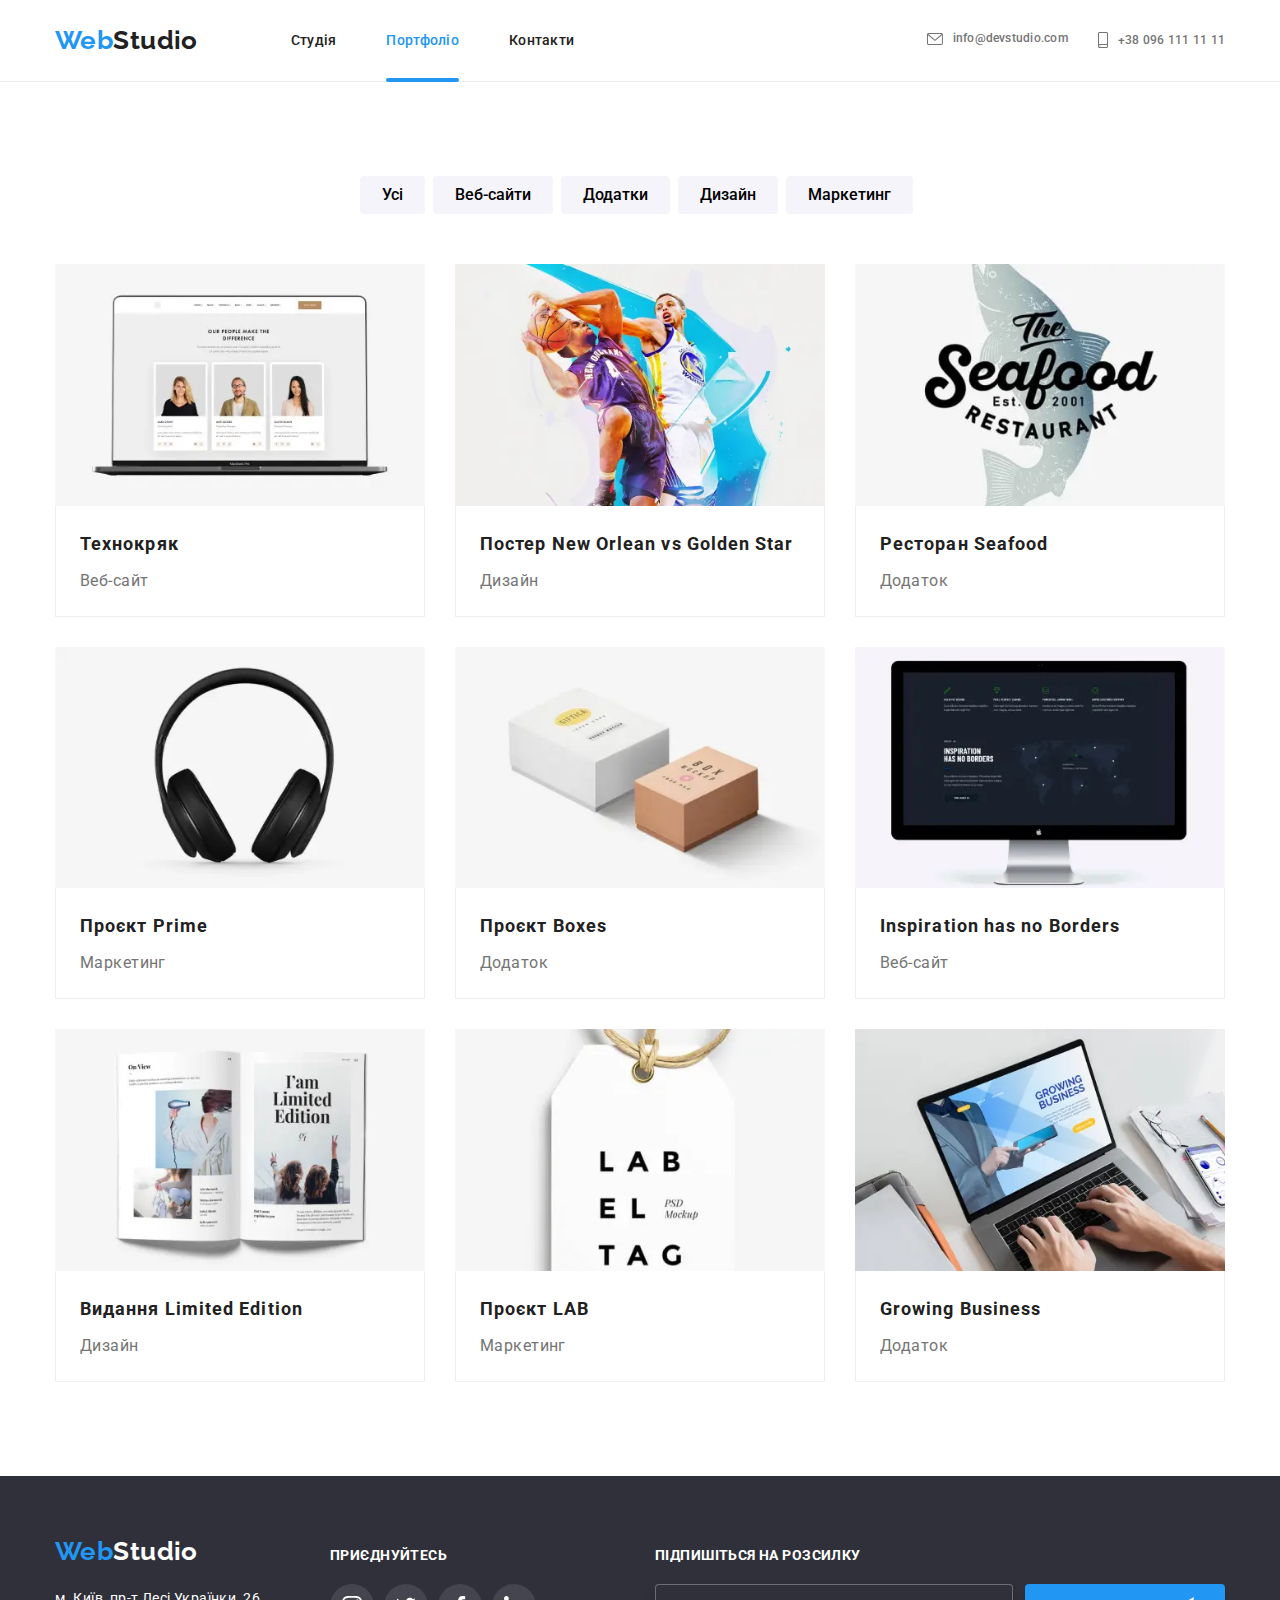
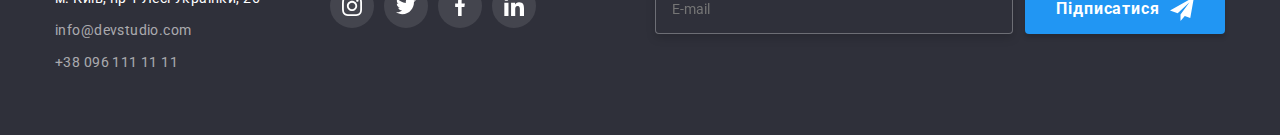
==== commit d4706f14: "work" ====
--- a/portfolio.html
+++ b/portfolio.html
@@ -11,98 +11,54 @@
     <link rel="stylesheet" href="./css/main.min.css">
 </head>
 <body>
+
     <!-- шапка -->
+   
 <header>
     <div class="page-header">
         <div class="conteiner main-nav">
             <nav class="page-header__nav">
                 <a class="logo" href="">Web<span class="logo__text">Studio</span></a>
-                <button type="button" class="menu-button is-open" aria-expanded="false" aria-controls="menu-conteiner"
+                <button type="button" class="menu-toggle js-open-menu" aria-expanded="false" aria-controls="mobile-menu"
                     data-menu-button>
                     <svg class="" width="24" height="16" aria-label="Перемикач мобільного меню">
-
-                        <use class="icon-close" href="./imeges/icons.svg#icon-close"></use>
                         <use class="icon-menu" href="./imeges/icons.svg#icon-menu"></use>
                     </svg>
                 </button>
-
-                <div class="menu-conteiner is-open" id="menu-conteiner" data-menu>
-
-                    <div class="header-tablet">
-                        <ul class="contacts">
-                            <li class="contacts__item"><a href="./index.html" class="contacts__link">Студія</a></li>
-                            <li class="contacts__item"><a href="" class="contacts__link current">Портфоліо</a>
-                            </li>
-                            <li class="contacts__item"><a href="" class="contacts__link">Контакти</a></li>
-                        </ul>
-</nav>
-
-                        
-                            <ul class="contacts-icon-mobile">
-                                <li class="contacts-icon__item">
-                                    <a href="tel:+380961111111" class="contacts-icon__tel">+38 096 111 11 11</a>
-                                </li>
-                                <li class="contacts-icon__item">
-                                    <a href="mailto:info@devstudio.com"
-                                        class="contacts-icon__mail">info@devstudio.com</a>
-                                </li>
-                            </ul>
-                       
-                        
-                            <ul class="contacts-icon-tablet">
-
-                                <li class="contacts-icon__item">
-
-                                    <a href="mailto:info@devstudio.com" class="contacts-icon__mail">
-                                        <svg class="contacts-icon__envelope" width="16" height="12">
-                                            <use href="./imeges/icons.svg#icon-envelope"></use>
-                                        </svg>
-                                        info@devstudio.com</a>
-
-                                </li>
-
-                                <li class="contacts-icon__item">
-                                    <a href="tel:+380961111111" class="contacts-icon__tel">
-                                        <svg class="contacts-icon__smartphone" width="10" height="16">
-                                            <use href="./imeges/icons.svg#icon-smartphone"></use>
-                                        </svg>
-                                        +38 096 111 11 11</a>
-                                </li>
-                            </ul>
-                        
-
-                    </div>
-                    <ul class="social-menu">
-                        <li class="social-menu__item">
-                            <a href="" class="social-menu__link">
-                                Instagram<svg class="social-menu__icon" width="22" height="0">
-                                    <use href="./imeges/icons.svg#icon-Line"></use>
-                                </svg></a>
-                        </li>
-
-                        <li class="social-menu__item">
-                            <a href="" class="social-menu__link">
-                                Twitter<svg class="social-menu__icon" width="22" height="0">
-                                    <use href="./imeges/icons.svg#icon-Line"></use>
-                                </svg></a>
-                        </li>
-                        <li class="social-menu__item">
-                            <a href="" class="social-menu__link">
-                                Facebook <svg class="social-menu__icon" width="22" height="0">
-                                    <use href="./imeges/icons.svg#icon-Line"></use>
-                                </svg></a>
-                        </li>
-                        <li class="social-menu__item">
-                            <a href="" class="social-menu__link">LinkedIn</a>
-                        </li>
-                    </ul>
-                </div>
-           
-        </div>
+                <ul class="contacts tablet-contacts">
+                    <li class="contacts__item"><a href="./index.html" class="contacts__link">Студія</a></li>
+                    <li class="contacts__item"><a href="" class="contacts__link current">Портфоліо</a></li>
+                    <li class="contacts__item"><a href="" class="contacts__link">Контакти</a></li>
+                </ul>
+
+            </nav>
+            <ul class="contacts-icon tablet-icon">
+
+                <li class="contacts-icon__item">
+
+                    <a href="mailto:info@devstudio.com" class="contacts-icon__mail">
+                        <svg class="contacts-icon__envelope" width="16" height="12">
+                            <use href="./imeges/icons.svg#icon-envelope"></use>
+                        </svg>
+                        info@devstudio.com</a>
+
+                </li>
+
+                <li class="contacts-icon__item">
+                    <a href="tel:+380961111111" class="contacts-icon__tel">
+                        <svg class="contacts-icon__smartphone" width="10" height="16">
+                            <use href="./imeges/icons.svg#icon-smartphone"></use>
+                        </svg>
+                        +38 096 111 11 11</a>
+                </li>
+            </ul>
+
+        </div>
+
+
     </div>
 </header>
-
-
+                    
 <!-- Портфоліо -->
 <main class="portfolio-main">
     <section class="section">
--- a/css/main.min.css
+++ b/css/main.min.css
@@ -1 +1 @@
-html{-webkit-box-sizing:border-box;box-sizing:border-box}*,*::before,*::after{-webkit-box-sizing:inherit;box-sizing:inherit}body{font-family:"Roboto",sans-serif;font-size:14px;letter-spacing:.03em;color:#212121;background-color:#fff}a{text-decoration:none}ul{list-style:none;padding:0px;margin:0px}h1,h2,h3,h4,h5,h6,p{margin:0px}img{display:block;max-width:100%;height:auto}.footer-button,.footer-icon__link,.footer-icon,.logo-clients__link,.icon-teams__link,.icon-teams,.benefit,.social-menu__link,.menu-button,.conteiner.main-nav,.page-header__nav{display:-webkit-box;display:-ms-flexbox;display:flex;-webkit-box-pack:center;-ms-flex-pack:center;justify-content:center;-webkit-box-align:center;-ms-flex-align:center;align-items:center}.cart-product__text,.product__img{margin-top:0px;margin-bottom:0px}.div-overlay,.backdrop{top:0%;left:0%;width:100%;height:100%}.overlay__text,.foun__text,.modal__iconClose{position:absolute;top:50%;left:50%;-webkit-transform:translate(-50%, -50%);transform:translate(-50%, -50%)}.conteiner{margin-left:auto;margin-right:auto;padding-left:15px;padding-right:15px}@media screen and (min-width: 480px){.conteiner{width:480px}}@media screen and (min-width: 768px){.conteiner{width:768px}}@media screen and (min-width: 1200px){.conteiner{width:1200px}}.page-header{position:relative}@media screen and (max-width: 767px){.page-header__nav{padding-left:15px;padding-right:15px;min-height:60px;min-width:480px}}@media screen and (min-width: 768px){.logo{margin-right:88px}}.menu-button .icon-close{display:none}.menu-button.is-open .icon-close{display:block}.menu-button.is-open .icon-menu{display:none}.menu-button{display:-webkit-box;display:-ms-flexbox;display:flex;-webkit-box-pack:center;-ms-flex-pack:center;justify-content:center;-webkit-box-align:center;-ms-flex-align:center;align-items:center;margin-right:23px;margin-left:270px;padding:0px;width:40px;height:40px;border:none;background-color:rgba(0,0,0,0);cursor:pointer}.menu-button:hover,.menu-button:focus{fill:#2196f3}@media screen and (min-width: 768px){.menu-button{display:none}}@media screen and (max-width: 767px){.menu-conteiner{position:absolute;cursor:pointer;width:480px;height:796px;background-color:#fff;text-align:center;padding:48px 40px;width:100%;display:-webkit-box;display:-ms-flexbox;display:flex;-webkit-box-orient:vertical;-webkit-box-direction:normal;-ms-flex-direction:column;flex-direction:column;top:100%;left:0px}.menu-conteiner.is-open{display:block}}.icon-close:hover,.icon-close:focus{fill:#2196f3}.logo{color:#2196f3;font-family:"Raleway",sans-serif;font-weight:700;font-size:26px;line-height:1.19;cursor:pointer}.logo__text{color:#212121}.contacts,.contacts-icon{display:block;text-align:start}@media screen and (min-width: 768px){.contacts,.contacts-icon{color:#2196f3}}@media screen and (max-width: 767px){.contacts__item{margin-bottom:32px}}@media screen and (min-width: 768px){.contacts__item{margin-right:50px}.contacts__item:last-child{margin-right:0px}}.contacts__link.current{position:relative;display:block;color:#2196f3}@media screen and (min-width: 768px){.contacts__link.current{display:inline;font-size:14px;line-height:1.14}}.contacts__link{font-weight:500;font-size:40px;line-height:1.17;letter-spacing:.02em;cursor:pointer;color:#212121;-webkit-transition:color 250ms cubic-bezier(0.4, 0, 0.2, 1);transition:color 250ms cubic-bezier(0.4, 0, 0.2, 1)}.contacts__link:hover,.contacts__link:focus{color:#2196f3}@media screen and (min-width: 768px){.contacts__link{font-size:14px;line-height:1.14}}@media screen and (min-width: 768px){.page-header{border-bottom:1px solid #ececec}}@media screen and (min-width: 768px){.logo-tablet{display:-webkit-box;display:-ms-flexbox;display:flex}}@media screen and (min-width: 1200px){.logo{display:block;margin-right:93px}}@media screen and (min-width: 768px){.header-tablet{display:-webkit-box;display:-ms-flexbox;display:flex;margin-bottom:0px}}@media screen and (min-width: 768px){.contacts-icon-tablet{display:inline-block;margin-left:auto}}@media screen and (min-width: 1200px){.contacts-icon-tablet{display:-webkit-box;display:-ms-flexbox;display:flex}}@media screen and (min-width: 768px){.contacts{display:-webkit-box;display:-ms-flexbox;display:flex;-webkit-box-pack:center;-ms-flex-pack:center;justify-content:center;-webkit-box-align:center;-ms-flex-align:center;align-items:center;padding-top:32px;padding-bottom:32px;margin-bottom:auto}}@media screen and (min-width: 768px){.contacts-icon__mail,.contacts-icon__tel{margin-left:auto}}@media screen and (min-width: 1200px){.contacts-icon__mail .contacts-icon__mail,.contacts-icon__tel .contacts-icon__mail{margin:0px}}@media screen and (min-width: 768px){.contacts-icon-mobile{display:none}}@media screen and (max-width: 767px){.contacts-icon-tablet{display:none}}@media screen and (min-width: 768px){.contacts-icon-tablet{display:-webkit-box;display:-ms-flexbox;display:flex;-webkit-box-align:center;-ms-flex-align:center;align-items:center;margin-left:90px}}@media screen and (max-width: 767px){.contacts-icon__item{margin-bottom:32px}.contacts-icon__item:last-child{margin-bottom:64px}}@media screen and (min-width: 768px){.contacts-icon__item{margin-bottom:10px}.contacts-icon__item:last-child{margin-bottom:0px}}@media screen and (min-width: 1200px){.contacts-icon__item{margin-bottom:0px}}.contacts-icon__mail,.contacts-icon__tel{font-weight:500;letter-spacing:.02em}@media screen and (max-width: 767px){.contacts-icon__mail,.contacts-icon__tel{display:block;justify-self:start}}@media screen and (min-width: 768px){.contacts-icon__mail,.contacts-icon__tel{display:-webkit-box;display:-ms-flexbox;display:flex;-webkit-box-pack:center;-ms-flex-pack:center;justify-content:center;-webkit-box-align:center;-ms-flex-align:center;align-items:center;line-height:1.16;color:#757575;-webkit-transition:color 250ms cubic-bezier(0.4, 0, 0.2, 1);transition:color 250ms cubic-bezier(0.4, 0, 0.2, 1)}.contacts-icon__mail:hover,.contacts-icon__mail:focus,.contacts-icon__tel:hover,.contacts-icon__tel:focus{color:#2196f3}}.contacts-icon__tel{color:#2196f3;font-size:34px;line-height:1.17}@media screen and (min-width: 768px){.contacts-icon__tel{display:-webkit-inline-box;display:-ms-inline-flexbox;display:inline-flex;justify-self:start;font-size:12px;-webkit-transition:color 250ms cubic-bezier(0.4, 0, 0.2, 1);transition:color 250ms cubic-bezier(0.4, 0, 0.2, 1)}.contacts-icon__tel:hover,.contacts-icon__tel:focus{color:#2196f3}}@media screen and (min-width: 1200px){.contacts-icon__tel{padding-top:32px;padding-bottom:32px;margin-left:30px}}.contacts-icon__mail{font-size:24px;line-height:1.16;color:#757575;-webkit-transition:color 250ms cubic-bezier(0.4, 0, 0.2, 1);transition:color 250ms cubic-bezier(0.4, 0, 0.2, 1)}@media screen and (min-width: 768px){.contacts-icon__mail{font-size:12px;margin-bottom:10px}.contacts-icon__mail:hover,.contacts-icon__mail:focus{color:#2196f3}}@media screen and (min-width: 1200px){.contacts-icon__mail{margin-bottom:0px;margin-left:auto;padding-top:32px;padding-bottom:32px}}.contacts-icon__envelope,.contacts-icon__smartphone{fill:currentColor;display:inline-block;-webkit-transition:fill 250ms cubic-bezier(0.4, 0, 0.2, 1);transition:fill 250ms cubic-bezier(0.4, 0, 0.2, 1)}.contacts-icon__envelope:hover,.contacts-icon__envelope:focus,.contacts-icon__smartphone:hover,.contacts-icon__smartphone:focus{fill:currentColor}@media screen and (min-width: 768px){.contacts-icon__envelope,.contacts-icon__smartphone{margin-right:8px}}@media screen and (min-width: 1200px){.contacts-icon__envelope,.contacts-icon__smartphone{margin-right:10px}}.social-menu{display:-webkit-box;display:-ms-flexbox;display:flex;text-align:start}@media screen and (min-width: 768px){.social-menu{display:none}}.social-menu__item{margin-right:0px}.social-menu__link{font-weight:500;font-size:18px;line-height:1.22;letter-spacing:.02em;color:#2196f3}.social-menu__icon{border:1px solid rgba(33,33,33,.2);-webkit-transform:rotate(90deg);transform:rotate(90deg)}@media screen and (min-width: 768px){.contacts__link.current::after{content:"";display:block;width:100%;height:4px;background-color:#2196f3;border-radius:2px;left:0px;top:46px;position:absolute}}.section{padding-top:60px;padding-bottom:60px}@media screen and (min-width: 1200px){.section{padding-top:94px;padding-bottom:94px}}@media screen and (min-width: 1200px){.over-work{padding-top:0px}}.section-main{background-color:#2f303a;padding-bottom:118px;padding-top:118px;text-align:center;max-width:1600px;height:400px;background-image:url(../imeges/Header-mobile.jpg);margin-right:auto;margin-left:auto;background-position:center;background-repeat:no-repeat;background-image:-webkit-gradient(linear, left top, right top, from(rgba(47, 48, 58, 0.4)), to(rgba(47, 48, 58, 0.4))),url(../imeges/Header-mobile.jpg);background-image:linear-gradient(to right, rgba(47, 48, 58, 0.4), rgba(47, 48, 58, 0.4)),url(../imeges/Header-mobile.jpg);background-size:cover}@media screen and (-webkit-min-device-pixel-ratio: 2),(-webkit-min-device-pixel-ratio: 2),(min-resolution: 2dppx){.section-main{background-image:url(../imeges/Header-mobile2x.jpg);background-image:-webkit-gradient(linear, left top, right top, from(rgba(47, 48, 58, 0.4)), to(rgba(47, 48, 58, 0.4))),url(../imeges/Header-mobile2x.jpg);background-image:linear-gradient(to right, rgba(47, 48, 58, 0.4), rgba(47, 48, 58, 0.4)),url(../imeges/Header-mobile2x.jpg)}}@media screen and (min-width: 768px){.section-main{background-image:url(../imeges/Header-tablet.jpg);background-image:-webkit-gradient(linear, left top, right top, from(rgba(47, 48, 58, 0.4)), to(rgba(47, 48, 58, 0.4))),url(../imeges/Header-tablet2x.jpg);background-image:linear-gradient(to right, rgba(47, 48, 58, 0.4), rgba(47, 48, 58, 0.4)),url(../imeges/Header-tablet2x.jpg)}}@media screen and (-webkit-min-device-pixel-ratio: 2),(-webkit-min-device-pixel-ratio: 2),(min-resolution: 2dppx){.section-main{background-image:url(../imeges/Header-tablet2x.jpg);background-image:-webkit-gradient(linear, left top, right top, from(rgba(47, 48, 58, 0.4)), to(rgba(47, 48, 58, 0.4))),url(../imeges/Header-tablet2x.jpg);background-image:linear-gradient(to right, rgba(47, 48, 58, 0.4), rgba(47, 48, 58, 0.4)),url(../imeges/Header-tablet2x.jpg)}}@media screen and (min-width: 1200px){.section-main{height:600px;padding-bottom:200px;padding-top:200px;background-image:url(../imeges/img.jpg);background-image:-webkit-gradient(linear, left top, right top, from(rgba(47, 48, 58, 0.4)), to(rgba(47, 48, 58, 0.4))),url(../imeges/img.jpg);background-image:linear-gradient(to right, rgba(47, 48, 58, 0.4), rgba(47, 48, 58, 0.4)),url(../imeges/img.jpg)}}@media screen and (-webkit-min-device-pixel-ratio: 2),(-webkit-min-device-pixel-ratio: 2),(min-resolution: 2dppx){.section-main{background-image:url(../imeges/Img2x.jpg);background-image:-webkit-gradient(linear, left top, right top, from(rgba(47, 48, 58, 0.4)), to(rgba(47, 48, 58, 0.4))),url(../imeges/Img2x.jpg);background-image:linear-gradient(to right, rgba(47, 48, 58, 0.4), rgba(47, 48, 58, 0.4)),url(../imeges/Img2x.jpg)}}.section-main__titel{color:#fff;font-weight:900;font-size:26px;line-height:1.16;text-align:center;letter-spacing:.06em;text-transform:uppercase;margin:0px auto;margin-bottom:30px}@media screen and (min-width: 768px){.section-main__titel{width:360px}}@media screen and (min-width: 1200px){.section-main__titel{font-size:44px;line-height:1.36;width:696px}}.section-main__button{color:#fff;background-color:#2196f3;font-weight:700;font-size:16px;line-height:1.88;display:-webkit-box;display:-ms-flexbox;display:flex;-webkit-box-pack:center;-ms-flex-pack:center;justify-content:center;-webkit-box-align:center;-ms-flex-align:center;align-items:center;cursor:pointer;border-radius:4px;border:none;margin:0px auto;padding:10px 32px 10px 32px;letter-spacing:.06em;-webkit-transition:background-color 250ms cubic-bezier(0.4, 0, 0.2, 1);transition:background-color 250ms cubic-bezier(0.4, 0, 0.2, 1)}.section-main__button:hover,.section-main__button:focus{background-color:#188ce8}.backdrop{z-index:1;position:fixed;background-color:rgba(0,0,0,.2);opacity:1;visibility:visible;-webkit-transition:opacity 250ms cubic-bezier(0.4, 0, 0.2, 1),visibility 250ms cubic-bezier(0.4, 0, 0.2, 1);transition:opacity 250ms cubic-bezier(0.4, 0, 0.2, 1),visibility 250ms cubic-bezier(0.4, 0, 0.2, 1);overflow-y:scroll}.backdrop.is-hidden{visibility:hidden;opacity:0;pointer-events:none}.modal{position:absolute;top:50%;left:50%;-webkit-transform:translate(-50%, -50%);transform:translate(-50%, -50%);min-width:450px;min-height:609px;border-radius:4px;background-color:#fff;-webkit-box-shadow:0px 1px 3px rgba(0,0,0,.12),0px 1px 1px rgba(0,0,0,.14),0px 2px 1px rgba(0,0,0,.2);box-shadow:0px 1px 3px rgba(0,0,0,.12),0px 1px 1px rgba(0,0,0,.14),0px 2px 1px rgba(0,0,0,.2);padding:40px}@media screen and (min-width: 1200px){.modal{min-width:528px;min-height:581px}}.modal__button{position:absolute;width:30px;height:30px;border-radius:50%;top:0px;right:0px;background-color:#fff;border:1px solid rgba(0,0,0,.1);margin:8px 8px auto auto;cursor:pointer;-webkit-transition:fill 250ms cubic-bezier(0.4, 0, 0.2, 1);transition:fill 250ms cubic-bezier(0.4, 0, 0.2, 1)}.modal__button:hover,.modal__button:focus{fill:#2196f3}.modal__paragraph{width:370px;height:60px;margin-bottom:12px;display:inline-block;margin-right:0px;font-weight:700;font-size:20px;line-height:1.5;text-align:center;letter-spacing:.03em;color:#212121}@media screen and (min-width: 1200px){.modal__paragraph{width:448px;height:23px}}.modal__label{display:-webkit-box;display:-ms-flexbox;display:flex;-webkit-box-orient:vertical;-webkit-box-direction:normal;-ms-flex-direction:column;flex-direction:column;text-align:left;position:relative;margin:0px;font-weight:400;font-size:12px;line-height:1.16;letter-spacing:.01em;color:#757575}.modal__input{padding:auto;padding-left:42px;margin-top:4px;margin-bottom:10px;-webkit-box-sizing:border-box;box-sizing:border-box;width:370px;height:40px;border:1px solid rgba(33,33,33,.2);border-radius:4px;cursor:pointer;-webkit-transition:border-color 250ms cubic-bezier(0.4, 0, 0.2, 1);transition:border-color 250ms cubic-bezier(0.4, 0, 0.2, 1);-webkit-transition:fill 250ms cubic-bezier(0.4, 0, 0.2, 1);transition:fill 250ms cubic-bezier(0.4, 0, 0.2, 1)}.modal__input:focus{border-color:#2196f3;outline:none !important}.modal__input:focus+.modal__icon{fill:#2196f3}@media screen and (min-width: 1200px){.modal__input{width:448px}}.modal__icon{position:absolute;padding:11px auto 11px 12px;top:53%;left:13px;-webkit-transform:translateY(-50%);transform:translateY(-50%);cursor:pointer}@media screen and (min-width: 1200px){.modal__icon{top:50%;left:15px}}.modal__comment{resize:none;width:370px;height:120px;border:1px solid rgba(33,33,33,.2);border-radius:4px;padding:12px 16px;margin-bottom:20px;margin-top:4px;font-weight:400;font-size:12px;line-height:1.16;letter-spacing:.01em;color:rgba(117,117,117,.5);cursor:pointer;-webkit-transition:border-color 250ms cubic-bezier(0.4, 0, 0.2, 1);transition:border-color 250ms cubic-bezier(0.4, 0, 0.2, 1)}.modal__comment:focus{border-color:#188ce8;outline:none !important}@media screen and (min-width: 1200px){.modal__comment{width:448px}}.modal__labelCheckbox{display:-webkit-box;display:-ms-flexbox;display:flex;-webkit-box-pack:center;-ms-flex-pack:center;justify-content:center;-webkit-box-align:center;-ms-flex-align:center;align-items:center;margin-bottom:31px;font-weight:400;font-size:12px;line-height:1.14;letter-spacing:.03em;color:#757575;cursor:pointer}@media screen and (min-width: 1200px){.modal__labelCheckbox{font-size:14px;line-height:1.71;margin-bottom:30px}}.modal__inputCheckbox{appearance:none;-moz-appearance:none;-webkit-appearance:none;position:absolute}.modal__inputCheckbox:checked+.modal__iconCheckbox{background-origin:border-box;background-image:url(../imeges/icon\ check\ \(2\).svg);background-size:contain;background-color:#2196f3;border-color:#2196f3}.modal__iconCheckbox{display:inline-block;border-radius:2px;margin-right:8px}.modal__link{color:#2196f3;text-decoration:underline;margin-left:4px}.modal__submit{width:200px;height:50px;background-color:#2196f3;-webkit-box-shadow:0px 4px 4px rgba(0,0,0,.15);box-shadow:0px 4px 4px rgba(0,0,0,.15);border-radius:4px;border:#2196f3;font-weight:700;font-size:16px;line-height:1.88;letter-spacing:.06em;color:#fff;cursor:pointer;-webkit-transition:background-color 250ms cubic-bezier(0.4, 0, 0.2, 1);transition:background-color 250ms cubic-bezier(0.4, 0, 0.2, 1)}.modal__submit:hover,.modal__submit:focus{background-color:#188ce8}@media screen and (min-width: 768px){.features{display:-webkit-inline-box;display:-ms-inline-flexbox;display:inline-flex}}.features__item{width:100%;margin-right:0px;margin-top:0px;margin-bottom:0px}@media screen and (min-width: 480px){.features__item{width:450px}}@media screen and (min-width: 768px){.features__item{width:354px}}@media screen and (min-width: 1200px){.features__item{width:270px}}@media screen and (min-width: 1200px){.features__item:nth-child(4){margin-right:0px;padding-left:0px;padding-right:0px}}.features__title{font-size:14px;font-weight:700;line-height:1.14;text-transform:uppercase;margin-top:0px;margin-bottom:10px;text-align:center}@media screen and (min-width: 768px){.features__title{text-align:start}}.features__post{color:#757575;font-weight:400;line-height:1.71;margin-top:0px}@media screen and (min-width: 768px){.div-benefit{display:-webkit-box;display:-ms-flexbox;display:flex;-ms-flex-wrap:wrap;flex-wrap:wrap}}.benefit-mobile{margin-bottom:30px}@media screen and (min-width: 768px){.benefit-mobile{margin-right:30px}}@media screen and (min-width: 1200px){.benefit-mobile{margin-bottom:0px}}.benefit-mobile:last-child{margin-bottom:0px}@media screen and (min-width: 768px){.benefit-mobile:nth-child(n+3){margin-bottom:0px}}@media screen and (min-width: 768px){.benefit-mobile:nth-child(2n){margin-right:0px}}@media screen and (min-width: 1200px){.benefit-mobile:nth-child(2){margin-right:30px}}.benefit{width:100%;height:120px;background-color:#f5f4fa;border-radius:4px;margin-right:0px;margin-bottom:30px}@media screen and (min-width: 480px){.benefit{width:450px}}@media screen and (min-width: 768px){.benefit{width:354px}}@media screen and (min-width: 1200px){.benefit{width:270px}}@media screen and (max-width: 320px){.over-work{display:none}}@media screen and (max-width: 1199px){.over-work{display:none}}@media screen and (min-width: 1200px){.over-work{padding-top:0px}}.conteiner__title{margin-bottom:50px;text-align:center;-webkit-box-align:center;-ms-flex-align:center;align-items:center;font-weight:700;font-size:36px;line-height:1.16}.gallery{display:-webkit-box;display:-ms-flexbox;display:flex}.gallery-foto{display:block;width:370px;margin-right:30px;margin-bottom:0px}.gallery-foto:nth-child(3){margin-right:0px;padding-right:0px}.foto{position:relative}.foun{position:absolute;bottom:0px;width:370px;height:70px;background-color:rgba(47,48,58,.8);color:#fff;font-weight:700;font-size:14px;line-height:1.14;text-align:center;letter-spacing:.03em;text-transform:uppercase}.comand{background-color:#f5f4fa;-webkit-box-align:center;-ms-flex-align:center;align-items:center}.conteiner__title{font-weight:700;font-size:28px;line-height:1.17;text-align:center;letter-spacing:.03em;color:#212121;margin-bottom:30px}@media screen and (min-width: 1200px){.conteiner__title{font-size:36px;line-height:1.16;margin-bottom:50px}}@media screen and (min-width: 768px){.our-team{display:-webkit-box;display:-ms-flexbox;display:flex;-ms-flex-wrap:wrap;flex-wrap:wrap}}.our-team__item{background-color:#fff;border-radius:0px 0px 4px 4px;margin-bottom:30px}@media screen and (min-width: 768px){.our-team__item{margin-right:30px}}@media screen and (min-width: 1200px){.our-team__item{margin-bottom:0px}}.our-team__item:last-child{margin-bottom:0px}@media screen and (min-width: 768px){.our-team__item:nth-child(n+3){margin-bottom:0px}}@media screen and (min-width: 768px){.our-team__item:nth-child(2n){margin-right:0px}}@media screen and (min-width: 1200px){.our-team__item:nth-child(2){margin-right:30px}}.our-team__foto{margin-bottom:30px;width:450px}@media screen and (min-width: 768px){.our-team__foto{width:354px}}@media screen and (min-width: 1200px){.our-team__foto{width:270px}}.our-team__name{font-weight:500;font-size:16px;line-height:1.18;text-align:center;margin-bottom:10px}.our-team__specialty{color:#757575;font-size:16px;line-height:1.18;text-align:center;margin-bottom:16px}.our-team__item{-webkit-box-shadow:0px 1px 3px rgba(0,0,0,.12),0px 1px 1px rgba(0,0,0,.14),0px 2px 1px rgba(0,0,0,.2);box-shadow:0px 1px 3px rgba(0,0,0,.12),0px 1px 1px rgba(0,0,0,.14),0px 2px 1px rgba(0,0,0,.2)}.icon-teams{padding-bottom:24px}.icon-teams__item{width:44px;height:44px;margin-right:10px}.icon-teams__link{fill:#afb1b8;width:100%;height:100%;border-radius:50%;-webkit-transition:fill 250ms cubic-bezier(0.4, 0, 0.2, 1),background-color 250ms cubic-bezier(0.4, 0, 0.2, 1);transition:fill 250ms cubic-bezier(0.4, 0, 0.2, 1),background-color 250ms cubic-bezier(0.4, 0, 0.2, 1)}.icon-teams__link:nth-child(4){margin-right:0px}.icon-teams__link:hover,.icon-teams__link:focus{fill:#fff;background-color:#2196f3}.icon-teams__icon{margin-right:0px}.logo-clients{display:-webkit-box;display:-ms-flexbox;display:flex;-ms-flex-wrap:wrap;flex-wrap:wrap;-webkit-box-pack:center;-ms-flex-pack:center;justify-content:center;cursor:pointer;width:100%}.logo-clients__item{height:92px;margin-right:30px;margin-bottom:30px}@media screen and (min-width: 480px){.logo-clients__item{width:210px}}@media screen and (min-width: 768px){.logo-clients__item{width:226px}}@media screen and (min-width: 1200px){.logo-clients__item{margin-bottom:0px;width:170px}}.logo-clients__item:nth-child(2n){margin-right:0px}.logo-clients__item:nth-child(n+5){margin-bottom:0px}@media screen and (min-width: 768px){.logo-clients__item:nth-child(2n){margin-right:30px}}@media screen and (min-width: 768px){.logo-clients__item:nth-child(3n){margin-right:0px}}@media screen and (min-width: 768px){.logo-clients__item:nth-child(n+4){margin-bottom:0px}}@media screen and (min-width: 1200px){.logo-clients__item:nth-child(3){margin-right:30px}}.logo-clients__link{width:100%;height:100%;color:#afb1b8;border:1px solid #afb1b8;border-radius:4px;-webkit-transition:color 250ms cubic-bezier(0.4, 0, 0.2, 1);transition:color 250ms cubic-bezier(0.4, 0, 0.2, 1)}.logo-clients__link:hover,.logo-clients__link:focus{color:#2196f3;border:1px solid #2196f3}.logo-clients__icon{fill:currentColor;-webkit-transition:fill 250ms cubic-bezier(0.4, 0, 0.2, 1);transition:fill 250ms cubic-bezier(0.4, 0, 0.2, 1)}.logo-clients__icon:hover,.logo-clients__icon:focus{fill:currentColor}.footer{color:#fff;background-color:#2f303a;margin:0px;padding-top:60px;padding-bottom:60px}@media screen and (min-width: 1200px){.box-footer{display:-webkit-box;display:-ms-flexbox;display:flex;-webkit-box-align:baseline;-ms-flex-align:baseline;align-items:baseline}}@media screen and (min-width: 768px){.footer-tablet{display:-webkit-box;display:-ms-flexbox;display:flex;padding-left:61px;padding-right:74px;-webkit-box-align:baseline;-ms-flex-align:baseline;align-items:baseline}}@media screen and (min-width: 1200px){.footer-tablet{padding-left:0px;padding-right:0px}}.logo.footer-box__logo{display:block;margin-bottom:20px;color:#2196f3;text-align:center}@media screen and (min-width: 768px){.logo.footer-box__logo{margin-right:0px}}@media screen and (min-width: 1200px){.logo.footer-box__logo{text-align:start}}.logo__studio{margin-bottom:20px;margin-right:0px;color:#fff}.list-footer{display:block;margin-top:0px;margin-bottom:0px;padding:0px;font-weight:400;line-height:1.71;font-style:normal}.list-footer__item{display:block;text-align:center;margin-bottom:8px}.list-footer__item:nth-child(3n){margin-bottom:60px}@media screen and (min-width: 1200px){.list-footer__item{text-align:start}}@media screen and (min-width: 1200px){.list-footer__item:nth-child(3n){margin-bottom:0px}}.list-footer__address{color:#fff}.list-footer__link{color:rgba(255,255,255,.6)}.footer-boxLink__paragraph,.footer-boxForm__paragraph{display:block;text-align:center;font-size:14px;line-height:1.14;letter-spacing:.03em;text-transform:uppercase;font-weight:700;margin-bottom:20px}@media screen and (min-width: 1200px){.footer-boxLink__paragraph,.footer-boxForm__paragraph{text-align:start}}@media screen and (min-width: 1200px){.footer-box{margin-right:70px}}.footer-boxLink{margin-left:auto}.footer-icon{margin-bottom:60px}@media screen and (min-width: 768px){.footer-icon{margin-bottom:0px}}.footer-icon__item{width:44px;height:44px;margin-right:10px}.footer-icon__item:nth-child(4){margin-right:0px}.footer-icon__link{width:100%;height:100%;border-radius:50%;fill:#fff;background-color:rgba(255,255,255,.1);-webkit-transition:background-color 250ms cubic-bezier(0.4, 0, 0.2, 1);transition:background-color 250ms cubic-bezier(0.4, 0, 0.2, 1)}.footer-icon__link:hover,.footer-icon__link:focus{background-color:#2196f3;border-radius:50%}.footer-boxForm{margin-left:auto}.footer-form{display:block;-webkit-box-pack:center;-ms-flex-pack:center;justify-content:center}@media screen and (min-width: 1200px){.footer-form{display:-webkit-box;display:-ms-flexbox;display:flex}}.footer-form__input{-webkit-box-sizing:border-box;box-sizing:border-box;height:50px;width:100%;border:1px solid rgba(255,255,255,.3);-webkit-filter:drop-shadow(0px 4px 4px rgba(0, 0, 0, 0.15));filter:drop-shadow(0px 4px 4px rgba(0, 0, 0, 0.15));border-radius:4px;background-color:#2f303a;color:#fff;margin-bottom:20px}@media screen and (min-width: 480px){.footer-form__input{width:450px;padding:15px 295px 15px 16px}}@media screen and (min-width: 768px){.footer-form__input{display:block;margin-right:auto;margin-left:auto}}@media screen and (min-width: 1200px){.footer-form__input{width:358px;margin-bottom:0px}}.footer-button{margin:auto;width:200px;height:50px;background:#2196f3;color:#fff;-webkit-box-shadow:0px 4px 4px rgba(0,0,0,.15);box-shadow:0px 4px 4px rgba(0,0,0,.15);border-radius:4px;border:#2196f3;font-weight:700;font-size:16px;line-height:1.87;letter-spacing:.06em;cursor:pointer;-webkit-transition:background-color 250ms cubic-bezier(0.4, 0, 0.2, 1);transition:background-color 250ms cubic-bezier(0.4, 0, 0.2, 1)}.footer-button:hover,.footer-button:focus{background-color:#188ce8}@media screen and (min-width: 1200px){.footer-button{margin-top:0px;margin-left:12px}}.footer-button__icon{margin-left:10px}@media screen and (min-width: 768px){.portfolio-decktop{display:-webkit-box;display:-ms-flexbox;display:flex;-webkit-box-pack:center;-ms-flex-pack:center;justify-content:center;-webkit-box-align:center;-ms-flex-align:center;align-items:center;margin-bottom:30px}}@media screen and (min-width: 1200px){.portfolio-decktop{margin-bottom:50px}}.portfolio-button{margin-top:0px;padding:0px;margin-bottom:15px}@media screen and (min-width: 768px){.portfolio-button{margin-right:8px;margin-bottom:0px}}.portfolio-button__item{display:inline-block;margin-top:0px;margin-bottom:0px;padding-bottom:0px}.portfolio-button__item+.portfolio-button__item{margin-left:8px}.portfolio-button__item{-webkit-transition:-webkit-box-shadow 250ms cubic-bezier(0.4, 0, 0.2, 1);transition:-webkit-box-shadow 250ms cubic-bezier(0.4, 0, 0.2, 1);transition:box-shadow 250ms cubic-bezier(0.4, 0, 0.2, 1);transition:box-shadow 250ms cubic-bezier(0.4, 0, 0.2, 1), -webkit-box-shadow 250ms cubic-bezier(0.4, 0, 0.2, 1)}.portfolio-button__item:hover,.portfolio-button__item:focus{-webkit-box-shadow:0px 3px 1px rgba(0,0,0,.1),0px 1px 2px rgba(0,0,0,.08),0px 2px 2px rgba(0,0,0,.12);box-shadow:0px 3px 1px rgba(0,0,0,.1),0px 1px 2px rgba(0,0,0,.08),0px 2px 2px rgba(0,0,0,.12)}.portfolio-button__name{padding:6px 22px;border:none;border-radius:4px;background-color:#f5f4fa;font-weight:500;font-size:16px;line-height:1.62;text-align:center;cursor:pointer;-webkit-transition:color 250ms cubic-bezier(0.4, 0, 0.2, 1),background-color 250ms cubic-bezier(0.4, 0, 0.2, 1);transition:color 250ms cubic-bezier(0.4, 0, 0.2, 1),background-color 250ms cubic-bezier(0.4, 0, 0.2, 1)}.portfolio-button__name:hover,.portfolio-button__name:focus{color:#fff;background-color:#2196f3}.portfolio-project__link .div-overlay{-webkit-transition:-webkit-transform 250ms cubic-bezier(0.4, 0, 0.2, 1);transition:-webkit-transform 250ms cubic-bezier(0.4, 0, 0.2, 1);transition:transform 250ms cubic-bezier(0.4, 0, 0.2, 1);transition:transform 250ms cubic-bezier(0.4, 0, 0.2, 1), -webkit-transform 250ms cubic-bezier(0.4, 0, 0.2, 1)}.portfolio-project__link:hover .div-overlay{-webkit-transform:translateY(0);transform:translateY(0);opacity:.9}.portfolio-project__link:hover .overlay__text{-webkit-transform:translateY(0);transform:translateY(0);opacity:.9;top:50%;left:50%;-webkit-transform:translate(-50%, -50%);transform:translate(-50%, -50%)}.product{position:relative;overflow:hidden}.product:hover .div-overlay{-webkit-transform:translateY(0);transform:translateY(0)}.div-overlay{position:absolute;background-color:rgba(33,150,243,.9);opacity:0;-webkit-transition:background-color 250ms cubic-bezier(0.4, 0, 0.2, 1),-webkit-transform 250ms cubic-bezier(0.4, 0, 0.2, 1);transition:background-color 250ms cubic-bezier(0.4, 0, 0.2, 1),-webkit-transform 250ms cubic-bezier(0.4, 0, 0.2, 1);transition:background-color 250ms cubic-bezier(0.4, 0, 0.2, 1),transform 250ms cubic-bezier(0.4, 0, 0.2, 1);transition:background-color 250ms cubic-bezier(0.4, 0, 0.2, 1),transform 250ms cubic-bezier(0.4, 0, 0.2, 1),-webkit-transform 250ms cubic-bezier(0.4, 0, 0.2, 1);-webkit-transform:translateY(100%);transform:translateY(100%)}.div-overlay:hover{opacity:1}.overlay__text{color:#fff;padding:63px 24px;width:100%;height:100%;font-weight:400;font-size:18px;line-height:1.56;letter-spacing:.03em;opacity:0;-webkit-transition:color 250ms cubic-bezier(0.4, 0, 0.2, 1);transition:color 250ms cubic-bezier(0.4, 0, 0.2, 1)}.overlay__text:hover{opacity:1}.portfolio-project{-webkit-box-sizing:border-box;box-sizing:border-box;padding-left:0px}@media screen and (min-width: 768px){.portfolio-project{display:-webkit-box;display:-ms-flexbox;display:flex;-ms-flex-wrap:wrap;flex-wrap:wrap}}.portfolio-project__item{width:450px;margin-right:0px;margin-bottom:30px}@media screen and (min-width: 768px){.portfolio-project__item{width:354px;margin-bottom:30px;margin-right:30px;-webkit-box-flex:1;-ms-flex-positive:1;flex-grow:1}}@media screen and (min-width: 1200px){.portfolio-project__item{width:370px}}.portfolio-project__item:last-child{margin-bottom:0px}@media screen and (min-width: 768px){.portfolio-project__item:nth-child(2n){margin-right:0px}}@media screen and (min-width: 1200px){.portfolio-project__item+.portfolio-project__item{margin-right:30px}}@media screen and (min-width: 1200px){.portfolio-project__item:nth-child(3n){margin-right:0px}}@media screen and (min-width: 1200px){.portfolio-project__item:nth-last-child(-n+3){margin-bottom:0px}}.product__img{width:450px;margin-right:0px}@media screen and (min-width: 768px){.product__img{width:354px}}@media screen and (min-width: 1200px){.product__img{width:370px}}.cart-product{padding-top:20px;padding-bottom:20px;padding-left:24px;padding-right:24px;border-bottom:1px solid #eee;border-right:1px solid #eee;border-left:1px solid #eee;-webkit-box-flex:1;-ms-flex-positive:1;flex-grow:1}@media screen and (min-width: 768px){.cart-product:first-child{padding-bottom:56px}}@media screen and (min-width: 768px)and (max-width: 1199px){.carts{-webkit-box-flex:2;-ms-flex-positive:2;flex-grow:2;height:146px}}.cart-product__name{margin-top:0px;margin-bottom:4px;color:#212121;font-weight:700;font-size:18px;line-height:2;letter-spacing:.06em}.cart-product__text{color:#757575;font-size:16px;line-height:1.88}.last{margin-bottom:0px}.portfolio-project__link{display:block;cursor:pointer;-webkit-transition:-webkit-box-shadow 250ms cubic-bezier(0.4, 0, 0.2, 1);transition:-webkit-box-shadow 250ms cubic-bezier(0.4, 0, 0.2, 1);transition:box-shadow 250ms cubic-bezier(0.4, 0, 0.2, 1);transition:box-shadow 250ms cubic-bezier(0.4, 0, 0.2, 1), -webkit-box-shadow 250ms cubic-bezier(0.4, 0, 0.2, 1)}.portfolio-project__link:hover,.portfolio-project__link:focus{-webkit-box-shadow:0px 1px 1px rgba(0,0,0,.12),0px 4px 4px rgba(0,0,0,.06),1px 4px 6px rgba(0,0,0,.16);box-shadow:0px 1px 1px rgba(0,0,0,.12),0px 4px 4px rgba(0,0,0,.06),1px 4px 6px rgba(0,0,0,.16)}/*# sourceMappingURL=main.min.css.map */+html{-webkit-box-sizing:border-box;box-sizing:border-box}*,*::before,*::after{-webkit-box-sizing:inherit;box-sizing:inherit}body{font-family:"Roboto",sans-serif;font-size:14px;letter-spacing:.03em;color:#212121;background-color:#fff}a{text-decoration:none}ul{list-style:none;padding:0px;margin:0px}h1,h2,h3,h4,h5,h6,p{margin:0px}img{display:block;max-width:100%;height:auto}.footer-button,.footer-icon__link,.footer-icon,.logo-clients__link,.icon-teams__link,.icon-teams,.benefit,.social-menu__link,.conteiner.main-nav,.page-header__nav{display:-webkit-box;display:-ms-flexbox;display:flex;-webkit-box-pack:center;-ms-flex-pack:center;justify-content:center;-webkit-box-align:center;-ms-flex-align:center;align-items:center}.cart-product__text,.product__img{margin-top:0px;margin-bottom:0px}.div-overlay,.backdrop{top:0%;left:0%;width:100%;height:100%}.overlay__text,.foun__text,.modal__iconClose{position:absolute;top:50%;left:50%;-webkit-transform:translate(-50%, -50%);transform:translate(-50%, -50%)}.conteiner{margin-left:auto;margin-right:auto;padding-left:15px;padding-right:15px}@media screen and (min-width: 480px){.conteiner{width:480px}}@media screen and (min-width: 768px){.conteiner{width:768px}}@media screen and (min-width: 1200px){.conteiner{width:1200px}}.page-header{position:relative}@media screen and (min-width: 480px){.page-header__nav{min-height:60px;min-width:480px}}@media screen and (max-width: 767px){.page-header__nav{padding-left:15px;padding-right:15px;width:100%;height:100%}}@media screen and (min-width: 768px){.logo{margin-right:88px}}.menu-conteiner{display:none}@media screen and (max-width: 767px){.menu-conteiner{position:fixed;width:100vw;height:100vh;top:0;left:0;cursor:pointer;background-color:#fff;padding-left:40px;-webkit-box-orient:vertical;-webkit-box-direction:normal;-ms-flex-direction:column;flex-direction:column;-webkit-transform:translate(100%);transform:translate(100%)}}.menu-conteiner.is-open{-webkit-transform:translate(0%);transform:translate(0%)}.menu-toggle{display:-webkit-box;display:-ms-flexbox;display:flex;-webkit-box-pack:center;-ms-flex-pack:center;justify-content:center;-webkit-box-align:center;-ms-flex-align:center;align-items:center;margin-right:15px;margin-left:auto;margin-top:10px;padding:0px;height:40px;border:none;background-color:rgba(0,0,0,0);cursor:pointer}.menu-toggle:hover,.menu-toggle:focus{fill:#2196f3}@media screen and (min-width: 480px){.menu-toggle{width:40px}}@media screen and (min-width: 768px){.menu-toggle{display:none}}@media screen and (min-width: 768px){.contacts.mobile-menu{display:none}}.icon-close:hover,.icon-close:focus{fill:#2196f3}.logo{color:#2196f3;font-family:"Raleway",sans-serif;font-weight:700;font-size:26px;line-height:1.19;cursor:pointer}.logo__text{color:#212121}.contacts,.contacts-icon{display:block;text-align:start}@media screen and (min-width: 768px){.contacts,.contacts-icon{color:#2196f3}}@media screen and (max-width: 768px){.tablet-contacts{display:none}}@media screen and (max-width: 768px){.tablet-icon{display:none}}@media screen and (max-width: 767px){.contacts__item{margin-bottom:32px}.contacts__item:last-child{margin-bottom:auto}}@media screen and (min-width: 768px){.contacts__item{margin-right:50px}.contacts__item:last-child{margin-right:0px}}.contacts__link.current{position:relative;display:block;color:#2196f3}@media screen and (min-width: 768px){.contacts__link.current{display:inline;font-size:14px;line-height:1.14}}.contacts__link{font-weight:500;font-size:40px;line-height:1.17;letter-spacing:.02em;cursor:pointer;color:#212121;-webkit-transition:color 250ms cubic-bezier(0.4, 0, 0.2, 1);transition:color 250ms cubic-bezier(0.4, 0, 0.2, 1)}.contacts__link:hover,.contacts__link:focus{color:#2196f3}@media screen and (min-width: 768px){.contacts__link{font-size:14px;line-height:1.14}}@media screen and (min-width: 768px){.page-header{border-bottom:1px solid #ececec}}@media screen and (min-width: 768px){.logo-tablet{display:-webkit-box;display:-ms-flexbox;display:flex}}@media screen and (min-width: 1200px){.logo{display:block;margin-right:93px}}@media screen and (min-width: 768px){.contacts-icon-tablet{display:inline-block;margin-left:auto}}@media screen and (min-width: 1200px){.contacts-icon-tablet{display:-webkit-box;display:-ms-flexbox;display:flex}}@media screen and (min-width: 768px){.contacts{display:-webkit-box;display:-ms-flexbox;display:flex;-webkit-box-pack:center;-ms-flex-pack:center;justify-content:center;-webkit-box-align:center;-ms-flex-align:center;align-items:center;padding-top:32px;padding-bottom:32px;margin-bottom:auto}}@media screen and (min-width: 768px){.contacts-icon__mail,.contacts-icon__tel{margin-left:auto}}@media screen and (min-width: 1200px){.contacts-icon__mail .contacts-icon__mail,.contacts-icon__tel .contacts-icon__mail{margin:0px}}@media screen and (min-width: 768px){.tablet-icon{margin-left:auto}}@media screen and (min-width: 1200px){.tablet-icon{display:-webkit-box;display:-ms-flexbox;display:flex}}@media screen and (min-width: 768px){.contacts-icon-mobile{display:none}}@media screen and (max-width: 767px){.contacts-icon__item{margin-bottom:32px}.contacts-icon__item:last-child{margin-bottom:64px}}@media screen and (min-width: 768px){.contacts-icon__item{margin-bottom:10px}.contacts-icon__item:last-child{margin-bottom:0px}}@media screen and (min-width: 1200px){.contacts-icon__item{margin-bottom:0px}}.contacts-icon__mail,.contacts-icon__tel{font-weight:500;letter-spacing:.02em}@media screen and (min-width: 768px){.contacts-icon__mail,.contacts-icon__tel{display:-webkit-box;display:-ms-flexbox;display:flex;-webkit-box-pack:center;-ms-flex-pack:center;justify-content:center;-webkit-box-align:center;-ms-flex-align:center;align-items:center;line-height:1.16;color:#757575;-webkit-transition:color 250ms cubic-bezier(0.4, 0, 0.2, 1);transition:color 250ms cubic-bezier(0.4, 0, 0.2, 1)}.contacts-icon__mail:hover,.contacts-icon__mail:focus,.contacts-icon__tel:hover,.contacts-icon__tel:focus{color:#2196f3}}.contacts-icon__tel{color:#757575;font-size:34px;line-height:1.17}@media screen and (min-width: 768px){.contacts-icon__tel{display:-webkit-inline-box;display:-ms-inline-flexbox;display:inline-flex;justify-self:start;font-size:12px;-webkit-transition:color 250ms cubic-bezier(0.4, 0, 0.2, 1);transition:color 250ms cubic-bezier(0.4, 0, 0.2, 1)}.contacts-icon__tel:hover,.contacts-icon__tel:focus{color:#2196f3}}@media screen and (min-width: 1200px){.contacts-icon__tel{padding-top:32px;padding-bottom:32px;margin-left:30px}}.contacts-icon__mail{font-size:24px;line-height:1.16;color:#757575;-webkit-transition:color 250ms cubic-bezier(0.4, 0, 0.2, 1);transition:color 250ms cubic-bezier(0.4, 0, 0.2, 1)}@media screen and (min-width: 768px){.contacts-icon__mail{font-size:12px;margin-bottom:10px}.contacts-icon__mail:hover,.contacts-icon__mail:focus{color:#2196f3}}@media screen and (min-width: 1200px){.contacts-icon__mail{margin-bottom:0px;margin-left:auto;padding-top:32px;padding-bottom:32px}}.contacts-icon__envelope,.contacts-icon__smartphone{fill:currentColor;display:inline-block;-webkit-transition:fill 250ms cubic-bezier(0.4, 0, 0.2, 1);transition:fill 250ms cubic-bezier(0.4, 0, 0.2, 1)}.contacts-icon__envelope:hover,.contacts-icon__envelope:focus,.contacts-icon__smartphone:hover,.contacts-icon__smartphone:focus{fill:currentColor}@media screen and (min-width: 768px){.contacts-icon__envelope,.contacts-icon__smartphone{margin-right:8px}}@media screen and (min-width: 1200px){.contacts-icon__envelope,.contacts-icon__smartphone{margin-right:10px}}.social-menu{display:-webkit-box;display:-ms-flexbox;display:flex;text-align:start}@media screen and (min-width: 768px){.social-menu{display:none}}.social-menu__item{margin-right:0px}.social-menu__link{font-weight:500;font-size:18px;line-height:1.22;letter-spacing:.02em;color:#2196f3}.social-menu__icon{border:1px solid rgba(33,33,33,.2);-webkit-transform:rotate(90deg);transform:rotate(90deg)}@media screen and (min-width: 768px){.contacts__link.current::after{content:"";display:block;width:100%;height:4px;background-color:#2196f3;border-radius:2px;left:0px;top:46px;position:absolute}}.section{padding-top:60px;padding-bottom:60px}@media screen and (min-width: 1200px){.section{padding-top:94px;padding-bottom:94px}}@media screen and (min-width: 1200px){.over-work{padding-top:0px}}.section-main{background-color:#2f303a;padding-bottom:118px;padding-top:118px;text-align:center;height:400px;background-image:url(../imeges/Header-mobile.jpg);margin-right:auto;margin-left:auto;background-position:center;background-repeat:no-repeat;background-size:cover}@media screen and (min-width: 480px){.section-main{max-width:1600px;background-image:-webkit-gradient(linear, left top, right top, from(rgba(47, 48, 58, 0.4)), to(rgba(47, 48, 58, 0.4))),url(../imeges/Header-mobile.jpg);background-image:linear-gradient(to right, rgba(47, 48, 58, 0.4), rgba(47, 48, 58, 0.4)),url(../imeges/Header-mobile.jpg)}}@media screen and (-webkit-min-device-pixel-ratio: 2),(-webkit-min-device-pixel-ratio: 2),(min-resolution: 2dppx){.section-main{background-image:url(../imeges/Header-mobile2x.jpg);background-image:-webkit-gradient(linear, left top, right top, from(rgba(47, 48, 58, 0.4)), to(rgba(47, 48, 58, 0.4))),url(../imeges/Header-mobile2x.jpg);background-image:linear-gradient(to right, rgba(47, 48, 58, 0.4), rgba(47, 48, 58, 0.4)),url(../imeges/Header-mobile2x.jpg)}}@media screen and (min-width: 768px){.section-main{background-image:url(../imeges/Header-tablet.jpg);background-image:-webkit-gradient(linear, left top, right top, from(rgba(47, 48, 58, 0.4)), to(rgba(47, 48, 58, 0.4))),url(../imeges/Header-tablet2x.jpg);background-image:linear-gradient(to right, rgba(47, 48, 58, 0.4), rgba(47, 48, 58, 0.4)),url(../imeges/Header-tablet2x.jpg)}}@media screen and (-webkit-min-device-pixel-ratio: 2),(-webkit-min-device-pixel-ratio: 2),(min-resolution: 2dppx){.section-main{background-image:url(../imeges/Header-tablet2x.jpg);background-image:-webkit-gradient(linear, left top, right top, from(rgba(47, 48, 58, 0.4)), to(rgba(47, 48, 58, 0.4))),url(../imeges/Header-tablet2x.jpg);background-image:linear-gradient(to right, rgba(47, 48, 58, 0.4), rgba(47, 48, 58, 0.4)),url(../imeges/Header-tablet2x.jpg)}}@media screen and (min-width: 1200px){.section-main{height:600px;padding-bottom:200px;padding-top:200px;background-image:url(../imeges/img.jpg);background-image:-webkit-gradient(linear, left top, right top, from(rgba(47, 48, 58, 0.4)), to(rgba(47, 48, 58, 0.4))),url(../imeges/img.jpg);background-image:linear-gradient(to right, rgba(47, 48, 58, 0.4), rgba(47, 48, 58, 0.4)),url(../imeges/img.jpg)}}@media screen and (-webkit-min-device-pixel-ratio: 2),(-webkit-min-device-pixel-ratio: 2),(min-resolution: 2dppx){.section-main{background-image:url(../imeges/Img2x.jpg);background-image:-webkit-gradient(linear, left top, right top, from(rgba(47, 48, 58, 0.4)), to(rgba(47, 48, 58, 0.4))),url(../imeges/Img2x.jpg);background-image:linear-gradient(to right, rgba(47, 48, 58, 0.4), rgba(47, 48, 58, 0.4)),url(../imeges/Img2x.jpg)}}.section-main__titel{color:#fff;font-weight:900;font-size:26px;line-height:1.16;text-align:center;letter-spacing:.06em;text-transform:uppercase;margin:0px auto;margin-bottom:30px}@media screen and (min-width: 768px){.section-main__titel{width:360px}}@media screen and (min-width: 1200px){.section-main__titel{font-size:44px;line-height:1.36;width:696px}}.section-main__button{color:#fff;background-color:#2196f3;font-weight:700;font-size:16px;line-height:1.88;display:-webkit-box;display:-ms-flexbox;display:flex;-webkit-box-pack:center;-ms-flex-pack:center;justify-content:center;-webkit-box-align:center;-ms-flex-align:center;align-items:center;cursor:pointer;border-radius:4px;border:none;margin:0px auto;padding:10px 32px 10px 32px;letter-spacing:.06em;-webkit-transition:background-color 250ms cubic-bezier(0.4, 0, 0.2, 1);transition:background-color 250ms cubic-bezier(0.4, 0, 0.2, 1)}.section-main__button:hover,.section-main__button:focus{background-color:#188ce8}.backdrop{z-index:1;position:fixed;background-color:rgba(0,0,0,.2);opacity:1;visibility:visible;-webkit-transition:opacity 250ms cubic-bezier(0.4, 0, 0.2, 1),visibility 250ms cubic-bezier(0.4, 0, 0.2, 1);transition:opacity 250ms cubic-bezier(0.4, 0, 0.2, 1),visibility 250ms cubic-bezier(0.4, 0, 0.2, 1);overflow-y:scroll}.backdrop.is-hidden{visibility:hidden;opacity:0;pointer-events:none}.modal{position:absolute;top:50%;left:50%;-webkit-transform:translate(-50%, -50%);transform:translate(-50%, -50%);border-radius:4px;background-color:#fff;-webkit-box-shadow:0px 1px 3px rgba(0,0,0,.12),0px 1px 1px rgba(0,0,0,.14),0px 2px 1px rgba(0,0,0,.2);box-shadow:0px 1px 3px rgba(0,0,0,.12),0px 1px 1px rgba(0,0,0,.14),0px 2px 1px rgba(0,0,0,.2);padding:40px}@media screen and (min-width: 480px){.modal{min-width:450px;min-height:609px}}@media screen and (min-width: 1200px){.modal{min-width:528px;min-height:581px}}.modal__button{position:absolute;width:30px;height:30px;border-radius:50%;top:0px;right:0px;background-color:#fff;border:1px solid rgba(0,0,0,.1);margin:8px 8px auto auto;cursor:pointer;-webkit-transition:fill 250ms cubic-bezier(0.4, 0, 0.2, 1);transition:fill 250ms cubic-bezier(0.4, 0, 0.2, 1)}.modal__button:hover,.modal__button:focus{fill:#2196f3}.modal__paragraph{display:inline-block;margin-bottom:12px;margin-right:0px;font-weight:700;font-size:20px;line-height:1.5;text-align:center;letter-spacing:.03em;color:#212121}@media screen and (min-width: 480px){.modal__paragraph{width:370px;height:60px}}@media screen and (min-width: 1200px){.modal__paragraph{width:448px;height:23px}}.modal__label{display:-webkit-box;display:-ms-flexbox;display:flex;-webkit-box-orient:vertical;-webkit-box-direction:normal;-ms-flex-direction:column;flex-direction:column;text-align:left;position:relative;margin:0px;font-weight:400;font-size:12px;line-height:1.16;letter-spacing:.01em;color:#757575}.modal__input{padding:auto;padding-left:42px;margin-top:4px;margin-bottom:10px;-webkit-box-sizing:border-box;box-sizing:border-box;height:40px;width:100%;border:1px solid rgba(33,33,33,.2);border-radius:4px;cursor:pointer;-webkit-transition:border-color 250ms cubic-bezier(0.4, 0, 0.2, 1);transition:border-color 250ms cubic-bezier(0.4, 0, 0.2, 1);-webkit-transition:fill 250ms cubic-bezier(0.4, 0, 0.2, 1);transition:fill 250ms cubic-bezier(0.4, 0, 0.2, 1)}.modal__input:focus{border-color:#2196f3;outline:none !important}.modal__input:focus+.modal__icon{fill:#2196f3}@media screen and (min-width: 480px){.modal__input{width:370px}}@media screen and (min-width: 1200px){.modal__input{width:448px}}.modal__icon{position:absolute;padding:11px auto 11px 12px;top:53%;left:13px;-webkit-transform:translateY(-50%);transform:translateY(-50%);cursor:pointer}@media screen and (min-width: 1200px){.modal__icon{top:50%;left:15px}}.modal__comment{height:120px;resize:none;border:1px solid rgba(33,33,33,.2);border-radius:4px;padding:12px 16px;margin-bottom:20px;margin-top:4px;font-weight:400;font-size:12px;line-height:1.16;letter-spacing:.01em;color:rgba(117,117,117,.5);cursor:pointer;-webkit-transition:border-color 250ms cubic-bezier(0.4, 0, 0.2, 1);transition:border-color 250ms cubic-bezier(0.4, 0, 0.2, 1)}.modal__comment:focus{border-color:#188ce8;outline:none !important}@media screen and (min-width: 480px){.modal__comment{width:370px}}@media screen and (min-width: 1200px){.modal__comment{width:448px}}.modal__labelCheckbox{display:-webkit-box;display:-ms-flexbox;display:flex;-webkit-box-pack:center;-ms-flex-pack:center;justify-content:center;-webkit-box-align:center;-ms-flex-align:center;align-items:center;margin-bottom:31px;font-weight:400;font-size:12px;line-height:1.14;letter-spacing:.03em;color:#757575;cursor:pointer}@media screen and (min-width: 1200px){.modal__labelCheckbox{font-size:14px;line-height:1.71;margin-bottom:30px}}.modal__inputCheckbox{appearance:none;-moz-appearance:none;-webkit-appearance:none;position:absolute}.modal__inputCheckbox:checked+.modal__iconCheckbox{background-origin:border-box;background-image:url(../imeges/icon\ check\ \(2\).svg);background-size:contain;background-color:#2196f3;border-color:#2196f3}.modal__iconCheckbox{display:inline-block;border-radius:2px;margin-right:8px}.modal__link{color:#2196f3;text-decoration:underline;margin-left:4px}.modal__submit{height:50px;background-color:#2196f3;-webkit-box-shadow:0px 4px 4px rgba(0,0,0,.15);box-shadow:0px 4px 4px rgba(0,0,0,.15);border-radius:4px;border:#2196f3;font-weight:700;font-size:16px;line-height:1.88;letter-spacing:.06em;color:#fff;cursor:pointer;-webkit-transition:background-color 250ms cubic-bezier(0.4, 0, 0.2, 1);transition:background-color 250ms cubic-bezier(0.4, 0, 0.2, 1)}.modal__submit:hover,.modal__submit:focus{background-color:#188ce8}@media screen and (min-width: 480px){.modal__submit{width:200px}}@media screen and (min-width: 768px){.features{display:-webkit-inline-box;display:-ms-inline-flexbox;display:inline-flex}}.features__item{width:100%;margin-right:0px;margin-top:0px;margin-bottom:0px}@media screen and (min-width: 480px){.features__item{width:450px}}@media screen and (min-width: 768px){.features__item{width:354px}}@media screen and (min-width: 1200px){.features__item{width:270px}}@media screen and (min-width: 1200px){.features__item:nth-child(4){margin-right:0px;padding-left:0px;padding-right:0px}}.features__title{font-size:14px;font-weight:700;line-height:1.14;text-transform:uppercase;margin-top:0px;margin-bottom:10px;text-align:center}@media screen and (min-width: 768px){.features__title{text-align:start}}.features__post{color:#757575;font-weight:400;line-height:1.71;margin-top:0px}@media screen and (min-width: 768px){.div-benefit{display:-webkit-box;display:-ms-flexbox;display:flex;-ms-flex-wrap:wrap;flex-wrap:wrap}}.benefit-mobile{margin-bottom:30px}@media screen and (min-width: 768px){.benefit-mobile{margin-right:30px}}@media screen and (min-width: 1200px){.benefit-mobile{margin-bottom:0px}}.benefit-mobile:last-child{margin-bottom:0px}@media screen and (min-width: 768px){.benefit-mobile:nth-child(n+3){margin-bottom:0px}}@media screen and (min-width: 768px){.benefit-mobile:nth-child(2n){margin-right:0px}}@media screen and (min-width: 1200px){.benefit-mobile:nth-child(2){margin-right:30px}}.benefit{width:100%;height:120px;background-color:#f5f4fa;border-radius:4px;margin-right:0px;margin-bottom:30px}@media screen and (min-width: 480px){.benefit{width:450px}}@media screen and (min-width: 768px){.benefit{width:354px}}@media screen and (min-width: 1200px){.benefit{width:270px}}@media screen and (max-width: 320px){.over-work{display:none}}@media screen and (max-width: 1199px){.over-work{display:none}}@media screen and (min-width: 1200px){.over-work{padding-top:0px}}.conteiner__title{margin-bottom:50px;text-align:center;-webkit-box-align:center;-ms-flex-align:center;align-items:center;font-weight:700;font-size:36px;line-height:1.16}.gallery{display:-webkit-box;display:-ms-flexbox;display:flex}.gallery-foto{display:block;width:370px;margin-right:30px;margin-bottom:0px}.gallery-foto:nth-child(3){margin-right:0px;padding-right:0px}.foto{position:relative}.foun{position:absolute;bottom:0px;width:370px;height:70px;background-color:rgba(47,48,58,.8);color:#fff;font-weight:700;font-size:14px;line-height:1.14;text-align:center;letter-spacing:.03em;text-transform:uppercase}.comand{background-color:#f5f4fa;-webkit-box-align:center;-ms-flex-align:center;align-items:center}.conteiner__title{font-weight:700;font-size:28px;line-height:1.17;text-align:center;letter-spacing:.03em;color:#212121;margin-bottom:30px}@media screen and (min-width: 1200px){.conteiner__title{font-size:36px;line-height:1.16;margin-bottom:50px}}@media screen and (min-width: 768px){.our-team{display:-webkit-box;display:-ms-flexbox;display:flex;-ms-flex-wrap:wrap;flex-wrap:wrap}}.our-team__item{background-color:#fff;border-radius:0px 0px 4px 4px;margin-bottom:30px}@media screen and (min-width: 768px){.our-team__item{margin-right:30px}}@media screen and (min-width: 1200px){.our-team__item{margin-bottom:0px}}.our-team__item:last-child{margin-bottom:0px}@media screen and (min-width: 768px){.our-team__item:nth-child(n+3){margin-bottom:0px}}@media screen and (min-width: 768px){.our-team__item:nth-child(2n){margin-right:0px}}@media screen and (min-width: 1200px){.our-team__item:nth-child(2){margin-right:30px}}.our-team__foto{margin-bottom:30px;width:100%}@media screen and (min-width: 480px){.our-team__foto{width:450px}}@media screen and (min-width: 768px){.our-team__foto{width:354px}}@media screen and (min-width: 1200px){.our-team__foto{width:270px}}.our-team__name{font-weight:500;font-size:16px;line-height:1.18;text-align:center;margin-bottom:10px}.our-team__specialty{color:#757575;font-size:16px;line-height:1.18;text-align:center;margin-bottom:16px}.our-team__item{-webkit-box-shadow:0px 1px 3px rgba(0,0,0,.12),0px 1px 1px rgba(0,0,0,.14),0px 2px 1px rgba(0,0,0,.2);box-shadow:0px 1px 3px rgba(0,0,0,.12),0px 1px 1px rgba(0,0,0,.14),0px 2px 1px rgba(0,0,0,.2)}.icon-teams{padding-bottom:24px}.icon-teams__item{width:44px;height:44px;margin-right:10px}.icon-teams__link{fill:#afb1b8;width:100%;height:100%;border-radius:50%;-webkit-transition:fill 250ms cubic-bezier(0.4, 0, 0.2, 1),background-color 250ms cubic-bezier(0.4, 0, 0.2, 1);transition:fill 250ms cubic-bezier(0.4, 0, 0.2, 1),background-color 250ms cubic-bezier(0.4, 0, 0.2, 1)}.icon-teams__link:nth-child(4){margin-right:0px}.icon-teams__link:hover,.icon-teams__link:focus{fill:#fff;background-color:#2196f3}.icon-teams__icon{margin-right:0px}.logo-clients{display:-webkit-box;display:-ms-flexbox;display:flex;-ms-flex-wrap:wrap;flex-wrap:wrap;-webkit-box-pack:center;-ms-flex-pack:center;justify-content:center;cursor:pointer}.logo-clients__item{margin-right:30px;margin-bottom:30px}@media screen and (min-width: 480px){.logo-clients__item{width:210px;height:92px}}@media screen and (min-width: 768px){.logo-clients__item{width:226px}}@media screen and (min-width: 1200px){.logo-clients__item{margin-bottom:0px;width:170px}}.logo-clients__item:nth-child(2n){margin-right:0px}.logo-clients__item:nth-child(n+5){margin-bottom:0px}@media screen and (min-width: 768px){.logo-clients__item:nth-child(2n){margin-right:30px}}@media screen and (min-width: 768px){.logo-clients__item:nth-child(3n){margin-right:0px}}@media screen and (min-width: 768px){.logo-clients__item:nth-child(n+4){margin-bottom:0px}}@media screen and (min-width: 1200px){.logo-clients__item:nth-child(3){margin-right:30px}}.logo-clients__link{width:100%;height:100%;color:#afb1b8;border:1px solid #afb1b8;border-radius:4px;-webkit-transition:color 250ms cubic-bezier(0.4, 0, 0.2, 1);transition:color 250ms cubic-bezier(0.4, 0, 0.2, 1)}.logo-clients__link:hover,.logo-clients__link:focus{color:#2196f3;border:1px solid #2196f3}.logo-clients__icon{fill:currentColor;-webkit-transition:fill 250ms cubic-bezier(0.4, 0, 0.2, 1);transition:fill 250ms cubic-bezier(0.4, 0, 0.2, 1)}.logo-clients__icon:hover,.logo-clients__icon:focus{fill:currentColor}.footer{color:#fff;background-color:#2f303a;margin:0px;padding-top:60px;padding-bottom:60px}@media screen and (min-width: 1200px){.box-footer{display:-webkit-box;display:-ms-flexbox;display:flex;-webkit-box-align:baseline;-ms-flex-align:baseline;align-items:baseline}}@media screen and (min-width: 768px){.footer-tablet{display:-webkit-box;display:-ms-flexbox;display:flex;padding-left:61px;padding-right:74px;-webkit-box-align:baseline;-ms-flex-align:baseline;align-items:baseline}}@media screen and (min-width: 1200px){.footer-tablet{padding-left:0px;padding-right:0px}}.logo.footer-box__logo{display:block;margin-bottom:20px;color:#2196f3;text-align:center}@media screen and (min-width: 768px){.logo.footer-box__logo{margin-right:0px}}@media screen and (min-width: 1200px){.logo.footer-box__logo{text-align:start}}.logo__studio{margin-bottom:20px;margin-right:0px;color:#fff}.list-footer{display:block;margin-top:0px;margin-bottom:0px;padding:0px;font-weight:400;line-height:1.71;font-style:normal}.list-footer__item{display:block;text-align:center;margin-bottom:8px}.list-footer__item:nth-child(3n){margin-bottom:60px}@media screen and (min-width: 1200px){.list-footer__item{text-align:start}}@media screen and (min-width: 1200px){.list-footer__item:nth-child(3n){margin-bottom:0px}}.list-footer__address{color:#fff}.list-footer__link{color:rgba(255,255,255,.6)}.footer-boxLink__paragraph,.footer-boxForm__paragraph{display:block;text-align:center;font-size:14px;line-height:1.14;letter-spacing:.03em;text-transform:uppercase;font-weight:700;margin-bottom:20px}@media screen and (min-width: 1200px){.footer-boxLink__paragraph,.footer-boxForm__paragraph{text-align:start}}@media screen and (min-width: 1200px){.footer-box{margin-right:70px}}.footer-boxLink{margin-left:auto}.footer-icon{margin-bottom:60px}@media screen and (min-width: 768px){.footer-icon{margin-bottom:0px}}.footer-icon__item{width:44px;height:44px;margin-right:10px}.footer-icon__item:nth-child(4){margin-right:0px}.footer-icon__link{width:100%;height:100%;border-radius:50%;fill:#fff;background-color:rgba(255,255,255,.1);-webkit-transition:background-color 250ms cubic-bezier(0.4, 0, 0.2, 1);transition:background-color 250ms cubic-bezier(0.4, 0, 0.2, 1)}.footer-icon__link:hover,.footer-icon__link:focus{background-color:#2196f3;border-radius:50%}.footer-boxForm{margin-left:auto}.footer-form{display:block;-webkit-box-pack:center;-ms-flex-pack:center;justify-content:center}@media screen and (min-width: 1200px){.footer-form{display:-webkit-box;display:-ms-flexbox;display:flex}}.footer-form__input{-webkit-box-sizing:border-box;box-sizing:border-box;height:50px;width:100%;border:1px solid rgba(255,255,255,.3);-webkit-filter:drop-shadow(0px 4px 4px rgba(0, 0, 0, 0.15));filter:drop-shadow(0px 4px 4px rgba(0, 0, 0, 0.15));border-radius:4px;background-color:#2f303a;color:#fff;margin-bottom:20px}@media screen and (min-width: 480px){.footer-form__input{width:450px;padding:15px 295px 15px 16px}}@media screen and (min-width: 768px){.footer-form__input{display:block;margin-right:auto;margin-left:auto}}@media screen and (min-width: 1200px){.footer-form__input{width:358px;margin-bottom:0px}}.footer-button{margin:auto;width:200px;height:50px;background:#2196f3;color:#fff;-webkit-box-shadow:0px 4px 4px rgba(0,0,0,.15);box-shadow:0px 4px 4px rgba(0,0,0,.15);border-radius:4px;border:#2196f3;font-weight:700;font-size:16px;line-height:1.87;letter-spacing:.06em;cursor:pointer;-webkit-transition:background-color 250ms cubic-bezier(0.4, 0, 0.2, 1);transition:background-color 250ms cubic-bezier(0.4, 0, 0.2, 1)}.footer-button:hover,.footer-button:focus{background-color:#188ce8}@media screen and (min-width: 1200px){.footer-button{margin-top:0px;margin-left:12px}}.footer-button__icon{margin-left:10px}@media screen and (min-width: 768px){.portfolio-decktop{display:-webkit-box;display:-ms-flexbox;display:flex;-webkit-box-pack:center;-ms-flex-pack:center;justify-content:center;-webkit-box-align:center;-ms-flex-align:center;align-items:center;margin-bottom:30px}}@media screen and (min-width: 1200px){.portfolio-decktop{margin-bottom:50px}}.portfolio-button{display:-webkit-box;display:-ms-flexbox;display:flex;margin-top:0px;padding:0px;margin-bottom:15px}@media screen and (min-width: 768px){.portfolio-button{margin-right:8px;margin-bottom:0px}}.portfolio-button__item{display:inline-block;margin-top:0px;margin-bottom:0px;padding-bottom:0px}.portfolio-button__item+.portfolio-button__item{margin-left:8px}.portfolio-button__item{-webkit-transition:-webkit-box-shadow 250ms cubic-bezier(0.4, 0, 0.2, 1);transition:-webkit-box-shadow 250ms cubic-bezier(0.4, 0, 0.2, 1);transition:box-shadow 250ms cubic-bezier(0.4, 0, 0.2, 1);transition:box-shadow 250ms cubic-bezier(0.4, 0, 0.2, 1), -webkit-box-shadow 250ms cubic-bezier(0.4, 0, 0.2, 1)}.portfolio-button__item:hover,.portfolio-button__item:focus{-webkit-box-shadow:0px 3px 1px rgba(0,0,0,.1),0px 1px 2px rgba(0,0,0,.08),0px 2px 2px rgba(0,0,0,.12);box-shadow:0px 3px 1px rgba(0,0,0,.1),0px 1px 2px rgba(0,0,0,.08),0px 2px 2px rgba(0,0,0,.12)}.portfolio-button__name{border:none;border-radius:4px;padding:6px 22px;background-color:#f5f4fa;font-weight:500;font-size:16px;line-height:1.62;text-align:center;cursor:pointer;-webkit-transition:color 250ms cubic-bezier(0.4, 0, 0.2, 1),background-color 250ms cubic-bezier(0.4, 0, 0.2, 1);transition:color 250ms cubic-bezier(0.4, 0, 0.2, 1),background-color 250ms cubic-bezier(0.4, 0, 0.2, 1)}.portfolio-button__name:hover,.portfolio-button__name:focus{color:#fff;background-color:#2196f3}.portfolio-project__link .div-overlay{-webkit-transition:-webkit-transform 250ms cubic-bezier(0.4, 0, 0.2, 1);transition:-webkit-transform 250ms cubic-bezier(0.4, 0, 0.2, 1);transition:transform 250ms cubic-bezier(0.4, 0, 0.2, 1);transition:transform 250ms cubic-bezier(0.4, 0, 0.2, 1), -webkit-transform 250ms cubic-bezier(0.4, 0, 0.2, 1)}.portfolio-project__link:hover .div-overlay{-webkit-transform:translateY(0);transform:translateY(0);opacity:.9}.portfolio-project__link:hover .overlay__text{-webkit-transform:translateY(0);transform:translateY(0);opacity:.9;top:50%;left:50%;-webkit-transform:translate(-50%, -50%);transform:translate(-50%, -50%)}.product{position:relative;overflow:hidden}.product:hover .div-overlay{-webkit-transform:translateY(0);transform:translateY(0)}.div-overlay{position:absolute;background-color:rgba(33,150,243,.9);opacity:0;-webkit-transition:background-color 250ms cubic-bezier(0.4, 0, 0.2, 1),-webkit-transform 250ms cubic-bezier(0.4, 0, 0.2, 1);transition:background-color 250ms cubic-bezier(0.4, 0, 0.2, 1),-webkit-transform 250ms cubic-bezier(0.4, 0, 0.2, 1);transition:background-color 250ms cubic-bezier(0.4, 0, 0.2, 1),transform 250ms cubic-bezier(0.4, 0, 0.2, 1);transition:background-color 250ms cubic-bezier(0.4, 0, 0.2, 1),transform 250ms cubic-bezier(0.4, 0, 0.2, 1),-webkit-transform 250ms cubic-bezier(0.4, 0, 0.2, 1);-webkit-transform:translateY(100%);transform:translateY(100%)}.div-overlay:hover{opacity:1}.overlay__text{color:#fff;padding:63px 24px;width:100%;height:100%;font-weight:400;font-size:18px;line-height:1.56;letter-spacing:.03em;opacity:0;-webkit-transition:color 250ms cubic-bezier(0.4, 0, 0.2, 1);transition:color 250ms cubic-bezier(0.4, 0, 0.2, 1)}.overlay__text:hover{opacity:1}.portfolio-project{-webkit-box-sizing:border-box;box-sizing:border-box;padding-left:0px}@media screen and (min-width: 768px){.portfolio-project{display:-webkit-box;display:-ms-flexbox;display:flex;-ms-flex-wrap:wrap;flex-wrap:wrap}}.portfolio-project__item{margin-right:0px;margin-bottom:30px}@media screen and (min-width: 480px){.portfolio-project__item{width:450px}}@media screen and (min-width: 768px){.portfolio-project__item{width:354px;margin-bottom:30px;margin-right:30px;-webkit-box-flex:1;-ms-flex-positive:1;flex-grow:1}}@media screen and (min-width: 1200px){.portfolio-project__item{width:370px}}.portfolio-project__item:last-child{margin-bottom:0px}@media screen and (min-width: 768px){.portfolio-project__item:nth-child(2n){margin-right:0px}}@media screen and (min-width: 1200px){.portfolio-project__item+.portfolio-project__item{margin-right:30px}}@media screen and (min-width: 1200px){.portfolio-project__item:nth-child(3n){margin-right:0px}}@media screen and (min-width: 1200px){.portfolio-project__item:nth-last-child(-n+3){margin-bottom:0px}}.product__img{margin-right:0px;width:100%}@media screen and (min-width: 480px){.product__img{width:450px}}@media screen and (min-width: 768px){.product__img{width:354px}}@media screen and (min-width: 1200px){.product__img{width:370px}}.cart-product{padding-top:20px;padding-bottom:20px;padding-left:24px;padding-right:24px;border-bottom:1px solid #eee;border-right:1px solid #eee;border-left:1px solid #eee;width:100%;-webkit-box-flex:1;-ms-flex-positive:1;flex-grow:1}@media screen and (min-width: 768px){.cart-product:first-child{padding-bottom:56px}}@media screen and (min-width: 768px)and (max-width: 1199px){.carts{-webkit-box-flex:2;-ms-flex-positive:2;flex-grow:2;height:146px}}.cart-product__name{margin-top:0px;margin-bottom:4px;color:#212121;font-weight:700;font-size:18px;line-height:2;letter-spacing:.06em}.cart-product__text{color:#757575;font-size:16px;line-height:1.88}.last{margin-bottom:0px}.portfolio-project__link{display:block;cursor:pointer;-webkit-transition:-webkit-box-shadow 250ms cubic-bezier(0.4, 0, 0.2, 1);transition:-webkit-box-shadow 250ms cubic-bezier(0.4, 0, 0.2, 1);transition:box-shadow 250ms cubic-bezier(0.4, 0, 0.2, 1);transition:box-shadow 250ms cubic-bezier(0.4, 0, 0.2, 1), -webkit-box-shadow 250ms cubic-bezier(0.4, 0, 0.2, 1)}.portfolio-project__link:hover,.portfolio-project__link:focus{-webkit-box-shadow:0px 1px 1px rgba(0,0,0,.12),0px 4px 4px rgba(0,0,0,.06),1px 4px 6px rgba(0,0,0,.16);box-shadow:0px 1px 1px rgba(0,0,0,.12),0px 4px 4px rgba(0,0,0,.06),1px 4px 6px rgba(0,0,0,.16)}/*# sourceMappingURL=main.min.css.map */